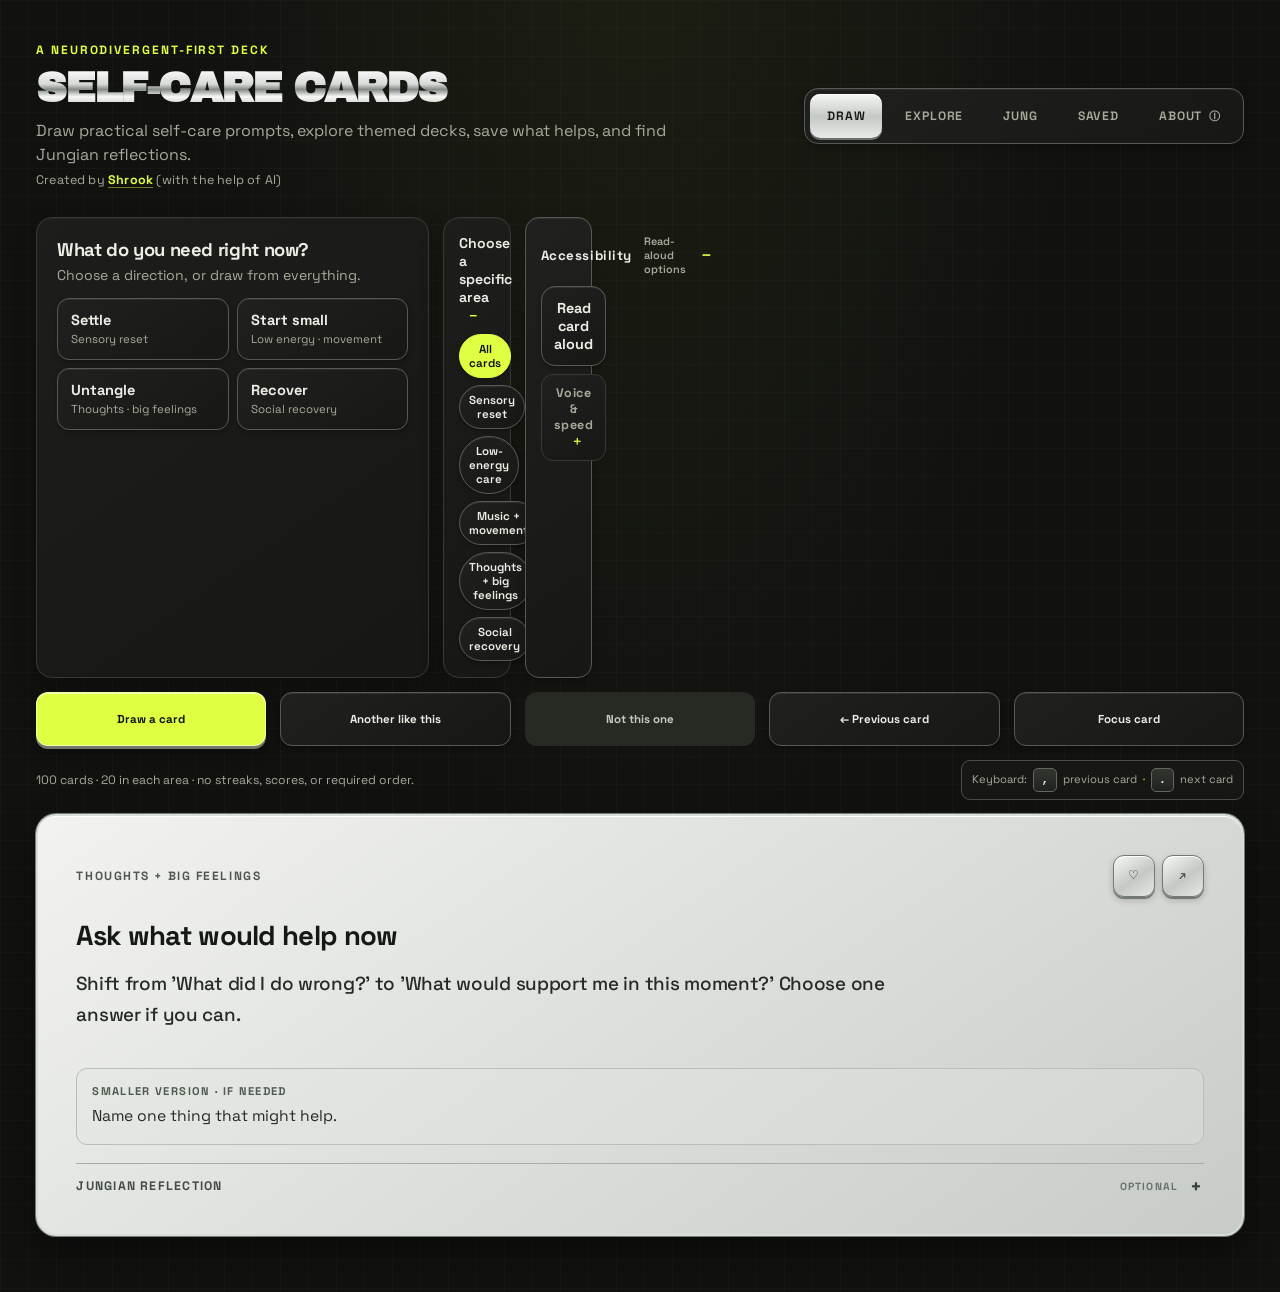
==== self-care/index.html @ c9a48232 "Improve self-care cards desktop and collection UX" ====
<!doctype html>
<html lang="en">
<head>
  <meta charset="utf-8">
  <meta name="viewport" content="width=device-width, initial-scale=1, maximum-scale=1, user-scalable=no, viewport-fit=cover">
  <meta name="theme-color" content="#111210">
  <meta name="apple-mobile-web-app-capable" content="yes">
  <meta name="apple-mobile-web-app-title" content="Care Cards">
  <meta name="apple-mobile-web-app-status-bar-style" content="default">
  <link rel="manifest" href="./manifest.webmanifest">
  <link rel="icon" href="./icon.svg" type="image/svg+xml">
  <link rel="preconnect" href="https://fonts.googleapis.com"><link rel="preconnect" href="https://fonts.gstatic.com" crossorigin><link href="https://fonts.googleapis.com/css2?family=Archivo+Black&family=Space+Grotesk:wght@400;500;600;700&display=swap" rel="stylesheet">
  <title>Self-Care Cards</title>
  <style>
    :root{color-scheme:light;--ink:#26352f;--muted:#586761;--sage:#526b61;--sage-dark:#3e584d;--mist:#e8eee9;--paper:#f6f6f0;--white:#fffefa;--line:#d6ded8;--radius:24px;font-family:-apple-system,BlinkMacSystemFont,"Avenir Next",Avenir,Arial,sans-serif}
    *{box-sizing:border-box}body{margin:0;background:var(--paper);color:var(--ink);min-height:100svh}button{font:inherit;color:inherit}button:focus-visible{outline:3px solid #bd7b56;outline-offset:3px}.shell{max-width:620px;margin:0 auto;padding:calc(env(safe-area-inset-top) + 22px) 20px calc(env(safe-area-inset-bottom) + 28px)}
    header{display:flex;align-items:flex-start;justify-content:space-between;gap:14px;margin-bottom:22px}.eyebrow{font-size:.75rem;letter-spacing:.12em;text-transform:uppercase;color:var(--sage);font-weight:750}.brand{font-size:1.55rem;line-height:1.15;margin:.35rem 0 0;font-weight:720;letter-spacing:-.035em}.tagline{margin:.45rem 0 0;color:var(--muted);font-size:.96rem;line-height:1.45}.icon-btn{border:1px solid var(--line);background:var(--white);border-radius:14px;width:46px;height:46px;font-size:1.2rem;flex:none}
    .tabs{display:flex;gap:8px;border-bottom:1px solid var(--line);margin-bottom:18px}.tab{border:0;background:transparent;color:var(--muted);padding:12px 10px;font-weight:650;border-bottom:3px solid transparent}.tab[aria-selected=true]{color:var(--sage-dark);border-color:var(--sage)}
    .filters{display:flex;gap:8px;overflow-x:auto;padding:2px 1px 10px;margin:0 -1px 12px;scrollbar-width:thin}.chip{white-space:nowrap;border:1px solid var(--line);background:var(--white);border-radius:99px;padding:9px 13px;font-size:.82rem;font-weight:620}.chip[aria-pressed=true]{background:var(--sage);color:white;border-color:var(--sage)}
    .draw-row{display:flex;gap:10px;margin-bottom:16px}.primary,.secondary{border:0;border-radius:16px;padding:14px 18px;font-weight:730;min-height:52px}.primary{background:var(--sage);color:white;flex:1;box-shadow:0 4px 10px #344d4020}.primary:active{background:var(--sage-dark)}.secondary{background:var(--mist);color:var(--sage-dark)}
    .card{background:var(--white);border:1px solid var(--line);border-radius:var(--radius);padding:22px 21px 20px;box-shadow:0 10px 28px #324b3e0c;min-height:390px;display:flex;flex-direction:column}.card-top{display:flex;align-items:center;justify-content:space-between;gap:8px}.category{font-size:.75rem;letter-spacing:.1em;text-transform:uppercase;color:var(--sage);font-weight:800}.number{font-size:.77rem;color:var(--muted);font-variant-numeric:tabular-nums}.prompt{font-size:1.28rem;line-height:1.52;letter-spacing:-.015em;margin:22px 0 22px;font-weight:520;white-space:pre-line}.reflection{border-top:1px solid var(--line);padding-top:15px;margin-top:auto}.label{font-size:.7rem;letter-spacing:.09em;text-transform:uppercase;color:var(--sage);font-weight:800}.reflection p{margin:7px 0 0;font-size:.98rem;line-height:1.5;font-style:italic;color:#49594f}.small{margin-top:16px;padding:15px;background:var(--mist);border-radius:16px}.small p{font-size:.94rem;line-height:1.5;margin:7px 0 0}
    .actions{display:grid;grid-template-columns:1fr 1fr;gap:10px;margin-top:13px}.action{border:1px solid var(--line);background:var(--white);border-radius:14px;padding:12px 9px;min-height:46px;font-size:.9rem;font-weight:680}.saved{color:#8e573d}.helper{color:var(--muted);font-size:.84rem;line-height:1.5;text-align:center;margin:14px 10px 0}.view[hidden]{display:none!important}
    .empty,.info{background:var(--white);border:1px solid var(--line);border-radius:var(--radius);padding:24px;line-height:1.6}.empty h2,.info h2{margin-top:0}.list{display:grid;gap:10px}.saved-card{border:1px solid var(--line);background:var(--white);border-radius:16px;padding:16px;text-align:left}.saved-card small{display:block;color:var(--sage);font-weight:750;margin-bottom:5px}.saved-card span{line-height:1.45}.install-steps{padding-left:20px}.toast{position:fixed;bottom:calc(env(safe-area-inset-bottom) + 20px);left:50%;transform:translateX(-50%);background:#293c33;color:#fff;padding:12px 16px;border-radius:99px;box-shadow:0 8px 24px #0002;z-index:10;font-size:.9rem;max-width:90vw;text-align:center}.toast[hidden]{display:none}
    .deck-list{display:grid;gap:9px;margin:14px 0}.deck-option{border:1px solid var(--line);background:var(--white);border-radius:16px;padding:14px;text-align:left;display:flex;justify-content:space-between;gap:10px;align-items:center}.deck-option[aria-pressed=true]{border-color:var(--sage);box-shadow:0 0 0 2px #526b6122}.deck-option strong{display:block}.deck-option small{color:var(--muted);line-height:1.35}.source-info{color:var(--muted);font-size:.86rem;line-height:1.5;margin:8px 0}.source-card{margin-top:14px}.source-credit{margin-top:16px;padding-top:12px;border-top:1px solid var(--line);font-size:.82rem;line-height:1.5;color:var(--muted)}.source-credit a{color:var(--sage-dark)}
    @media(min-width:560px){.shell{padding-top:38px}.card{padding:28px;min-height:430px}.prompt{font-size:1.4rem}}@media(prefers-reduced-motion:reduce){*{scroll-behavior:auto!important;transition:none!important;animation:none!important}}
  :root{color-scheme:dark;--ink:#eceee5;--muted:#a7aa9b;--sage:#dfff43;--sage-dark:#c4e52d;--mist:#20211e;--paper:#111210;--white:#191a17;--line:#373932;--radius:20px;font-family:"Space Grotesk",-apple-system,BlinkMacSystemFont,"Avenir Next",Arial,sans-serif}
  body{background-color:var(--paper);background-image:linear-gradient(#ffffff05 1px,transparent 1px),linear-gradient(90deg,#ffffff05 1px,transparent 1px),radial-gradient(ellipse at 50% -20%,#dfff4310,transparent 52%);background-size:28px 28px,28px 28px,auto;color:var(--ink)}.shell{max-width:720px}.eyebrow,.category,.label{color:var(--sage);letter-spacing:.16em}.brand{font-family:"Archivo Black","Arial Black",sans-serif;text-transform:uppercase;letter-spacing:-.045em;font-size:clamp(1.6rem,7vw,2.15rem);text-shadow:0 0 24px #dfff431a}.tagline{max-width:48ch}.icon-btn,.action,.deck-option,.chip{background:linear-gradient(145deg,#20211e,#171815);border-color:var(--line);color:var(--ink)}.tabs{border-color:var(--line);gap:3px}.tab{font-size:.72rem;letter-spacing:.055em;text-transform:uppercase;padding:12px 7px}.tab[aria-selected=true]{color:var(--sage);border-color:var(--sage);text-shadow:0 0 12px #dfff4355}.primary{background:var(--sage);color:#11120e;box-shadow:0 0 22px #dfff4323,0 4px 12px #0005}.primary:active{background:var(--sage-dark)}.secondary{background:#272923;color:#c5c9c6}.chip[aria-pressed=true]{background:var(--sage);color:#11120e;border-color:var(--sage)}.card,.info,.empty,.saved-card{background:linear-gradient(155deg,#1d1e1b,#171815);border-color:#3a3c35;box-shadow:0 16px 40px #0005}.card{position:relative;overflow:hidden}.card:before{content:"";position:absolute;inset:0 0 auto;height:3px;background:linear-gradient(90deg,transparent,var(--sage),#c5c9c6,transparent);opacity:.8}.prompt{color:#f0f0e9}.reflection{border-color:var(--line)}.reflection p{color:#c1c3b8}.small{background:#23251f}.small p{color:#eceee5}.action:hover,.deck-option:hover,.icon-btn:hover{border-color:var(--sage)}.deck-option[aria-pressed=true]{border-color:var(--sage);box-shadow:0 0 0 1px var(--sage),0 0 22px #dfff4318}.source-credit{border-color:var(--line)}.source-credit a,.source-info a{color:var(--sage)}.saved{color:var(--sage)}.toast{background:var(--sage);color:#11120e}button:focus-visible{outline-color:var(--sage)}.quote-panel{min-height:360px;display:flex;flex-direction:column;justify-content:space-between;overflow:hidden;position:relative}.quote-kicker{font-size:.72rem;letter-spacing:.18em;text-transform:uppercase;color:var(--sage);font-weight:800}.quote-mark{font-family:Georgia,serif;font-size:5rem;line-height:.7;color:var(--sage);opacity:.78;margin:26px 0 14px}.quote-text{font-size:clamp(1.35rem,5.6vw,2.05rem);line-height:1.35;letter-spacing:-.025em;margin:0 0 22px;max-width:32ch}.quote-source{color:var(--muted);font-size:.82rem;line-height:1.5;margin:0 0 22px}.quote-source a{color:var(--sage)}.quote-actions{display:flex;gap:10px;align-items:center;flex-wrap:wrap}.quote-note{color:var(--muted);font-size:.8rem;line-height:1.5;margin:16px 0 0}.card-title{font-size:clamp(1.25rem,4vw,1.65rem);line-height:1.25;letter-spacing:-.025em;margin:22px 0 8px;color:#dfff43}.source-card .card-title{font-size:1.2rem;margin-top:18px}.prompt{font-size:1.12rem;line-height:1.55;margin:8px 0 22px;white-space:normal}.saved-card span{white-space:pre-line}.quote-kind{display:inline-block;color:var(--sage);font-size:.72rem;letter-spacing:.14em;text-transform:uppercase;font-weight:800}.deck-detail .back-decks{width:auto;min-height:42px;padding:9px 13px;margin:0 0 16px;flex:none;border-radius:12px;font-size:.78rem;font-weight:750;letter-spacing:.04em}.deck-detail .eyebrow{margin:0 0 8px}.deck-detail>h2{font-size:1.65rem;line-height:1.2;margin:0 0 10px}.deck-detail>p{color:var(--muted);line-height:1.55}.deck-detail>#drawSourceBtn{width:100%;margin-top:10px}.deck-option>span:last-child{color:var(--sage);font-size:.7rem;letter-spacing:.08em;white-space:nowrap}.deck-option{min-height:74px}.deck-option strong{font-size:.99rem;margin-bottom:3px}@media(max-width:380px){.tabs{gap:0}.tab{font-size:.66rem;padding-inline:5px}}@media(prefers-reduced-motion:no-preference){.primary,.action,.deck-option,.tab{transition:background-color .18s ease,border-color .18s ease,box-shadow .18s ease,color .18s ease}}
  @media(max-width:430px){html,body{width:100%;overflow-x:hidden}.shell{width:100%;padding-left:clamp(14px,4.2vw,18px);padding-right:clamp(14px,4.2vw,18px);padding-top:calc(env(safe-area-inset-top) + 14px);padding-bottom:calc(env(safe-area-inset-bottom) + 20px)}header{gap:9px;margin-bottom:16px}.brand{font-size:clamp(1.45rem,6.5vw,1.85rem)}.tagline{font-size:.9rem;line-height:1.4}.icon-btn{width:42px;height:42px}.tabs{display:grid;grid-template-columns:repeat(5,minmax(0,1fr));gap:0;margin-bottom:14px}.tab{min-width:0;padding:11px 2px;font-size:clamp(.6rem,2.4vw,.7rem);letter-spacing:.025em;white-space:nowrap}.card{min-width:0;max-width:100%;min-height:clamp(330px,44svh,380px);padding:clamp(17px,4.5vw,21px);overflow-wrap:anywhere}.card-title{font-size:clamp(1.2rem,5vw,1.45rem)}.prompt{font-size:clamp(1rem,4.2vw,1.12rem);line-height:1.48;overflow-wrap:anywhere}.reflection p,.small p,.saved-card span{overflow-wrap:anywhere}.empty,.info{padding:clamp(18px,5vw,24px)}}
  @media(max-width:360px){.tab{font-size:.58rem;letter-spacing:0}.draw-row{gap:7px}.primary,.secondary{padding-inline:12px}.card{padding:16px}}
  /* Option C: restrained chrome frame, calm cue-card surface */
  .brand{background:linear-gradient(180deg,#fff 8%,#d7dad7 42%,#858b88 53%,#f7f8f5 68%,#aab0ac 100%);-webkit-background-clip:text;background-clip:text;color:transparent;-webkit-text-fill-color:transparent;text-shadow:none}
  .icon-btn,.action,.deck-option,.chip{border-color:#555a55;box-shadow:inset 0 1px #ffffff15,0 2px 5px #0004}
  .primary{border:1px solid #fff8;border-radius:11px;box-shadow:inset 0 1px #ffffff9c,0 3px 0 #72786b,0 7px 16px #0005}
  .card{min-height:0!important;background:linear-gradient(145deg,#f2f3ef,#d6d9d5 65%,#c8ccc8);border:2px solid #d9ddda;color:#171b18;border-radius:16px;box-shadow:inset 0 1px #fff,0 0 0 1px #747a76,0 14px 34px #0007}
  .card:before{height:1px;background:linear-gradient(90deg,transparent,#fff,transparent);opacity:.9}
  .card-top,.card-title,.prompt,.reflection,.small{position:relative}
  .category{color:#505851!important;letter-spacing:.13em}
  .number{color:#656c66}
  .card-title{color:#151916!important;text-shadow:none;font-weight:700}
  .prompt{color:#242a25!important;font-weight:500}
  .reflection{border-color:#a6ada7!important;margin-top:24px!important}
  .label{color:#505a52!important;letter-spacing:.12em}
  .reflection p{color:#505751!important}
  .small{background:linear-gradient(145deg,#e5e8e3,#d3d7d2);border:1px solid #b8beb8;border-radius:11px}
  .small p{color:#252b26!important}
  .source-credit{border-color:#aeb4ae;color:#4f5751}
  .source-credit a{color:#34443a}
  @media(max-width:430px){.card{min-height:0!important;padding:clamp(17px,4.5vw,21px)}}
  /* Mobile navigation and low-friction card/library flow */
  .search-field{display:grid;gap:7px;margin:16px 0 12px;color:var(--muted);font-size:.82rem;font-weight:650}
  .search-field input{width:100%;min-height:46px;border:1px solid var(--line);border-radius:11px;padding:10px 13px;background:#171815;color:var(--ink);font:inherit}
  .search-field input::placeholder{color:#92968c}
  .empty-search{color:var(--muted);font-size:.9rem;padding:12px 2px}
  .reflection{margin-top:18px!important;border-top:1px solid #a6ada7!important;padding-top:13px}
  .reflection summary{cursor:pointer;list-style:none;display:flex;justify-content:space-between;gap:12px;align-items:center;font-size:.77rem;letter-spacing:.1em;text-transform:uppercase;font-weight:800;color:#424b44}
  .reflection summary::-webkit-details-marker{display:none}
  .reflection summary:after{content:"+";font-size:1.2rem;line-height:1;color:#38413a}
  .reflection[open] summary:after{content:"−"}
  .reflection summary span{margin-left:auto;font-size:.65rem;color:#68716a}
  .reflection p{margin:10px 0 0;color:#4e564f!important;line-height:1.55}
  .saved-entry{display:grid;grid-template-columns:minmax(0,1fr) auto;gap:8px;align-items:stretch}
  .saved-entry .saved-card{width:100%}
  .saved-remove{align-self:center;min-height:42px;border:1px solid var(--line);border-radius:10px;background:transparent;color:var(--muted);padding:8px 11px;font:inherit;font-size:.8rem}
  .saved-remove:hover{border-color:var(--sage);color:var(--sage)}
  @media(max-width:600px){
    .tabs{grid-template-columns:repeat(4,minmax(0,1fr))}
    .shell{padding-bottom:calc(env(safe-area-inset-bottom) + 92px)}
    .tabs{position:fixed;z-index:20;left:0;right:0;bottom:0;margin:0;padding:7px 8px calc(env(safe-area-inset-bottom) + 7px);background:#111210ed;border-top:1px solid #666b66;backdrop-filter:blur(14px);-webkit-backdrop-filter:blur(14px);box-shadow:0 -8px 24px #0005}
    .tab{min-height:48px;display:flex;align-items:center;justify-content:center}
    .tab[data-view="about"]{display:none}
    .card{min-height:0!important}
    .reflection{margin-top:16px!important}
  }
  /* Quick needs, card controls, focus mode and connection feedback */
  .connection-status{display:inline-flex;align-items:center;gap:7px;margin:9px 0 0;color:var(--muted);font-size:.68rem;letter-spacing:.08em;text-transform:uppercase}
  .connection-status:before{content:"";width:7px;height:7px;border-radius:50%;background:#8e958c}
  .connection-status[data-state="ready"]:before{background:var(--sage);box-shadow:0 0 8px #dfff4355}
  .connection-status[data-state="offline"]:before{background:#d39468}
  .need-picker{margin:8px 0 14px}
  .need-picker h2{font-size:1.18rem;letter-spacing:-.02em;margin:0 0 4px}
  .need-picker>p{color:var(--muted);font-size:.88rem;line-height:1.45;margin:0 0 12px}
  .need-options{display:grid;grid-template-columns:repeat(2,minmax(0,1fr));gap:8px}
  .need-option{min-height:64px;padding:11px 13px;text-align:left;border:1px solid #555a55;border-radius:12px;background:linear-gradient(145deg,#20211e,#171815);color:var(--ink);box-shadow:inset 0 1px #ffffff12,0 2px 5px #0004}
  .need-option strong,.need-option small{display:block}
  .need-option strong{font-size:.91rem}
  .need-option small{margin-top:3px;color:var(--muted);font-size:.72rem;line-height:1.3}
  .need-option[aria-pressed="true"]{border-color:var(--sage);box-shadow:inset 0 0 0 1px var(--sage),0 0 16px #dfff4316}
  .area-picker{margin:10px 0 14px}
  .area-picker summary{cursor:pointer;color:var(--muted);font-size:.8rem;font-weight:650;list-style:none}
  .area-picker summary::-webkit-details-marker{display:none}
  .area-picker summary:after{content:"＋";margin-left:7px;color:var(--sage)}
  .area-picker[open] summary:after{content:"－"}
  .area-picker .filters{margin-top:9px}
  .card-tools{display:grid;grid-template-columns:1fr 1fr;gap:9px;margin-top:11px}
  .pass-btn{white-space:nowrap}
  .focus-exit{display:none}
  body.focus-mode header,body.focus-mode .tabs,body.focus-mode .need-picker,body.focus-mode .area-picker,body.focus-mode .helper{display:none!important}
  body.focus-mode .shell{max-width:760px;padding-top:calc(env(safe-area-inset-top) + 18px)}
  body.focus-mode #drawView{padding-top:8px}
  body.focus-mode .focus-exit{display:block}
  @media(max-width:600px){.need-picker h2{font-size:1.08rem}.need-option{min-height:60px;padding:10px 11px}.connection-status{font-size:.62rem}.card-tools{grid-template-columns:1fr 1fr}}
  @media(prefers-reduced-motion:reduce){.need-option,.card-tools,.connection-status{transition:none!important}}
  /* Reading-size preference and card history */
  :root{--reading-scale:1}
  .card-title{font-size:calc(clamp(1.25rem,4vw,1.65rem)*var(--reading-scale))}.source-card .card-title{font-size:calc(1.2rem*var(--reading-scale))}
  .prompt{font-size:calc(clamp(1rem,4.2vw,1.12rem)*var(--reading-scale))}
  .reflection p,.small p{font-size:calc(.94rem*var(--reading-scale))}
  .history-row{margin-top:10px}
  .history-row .action{width:100%;min-height:42px}
  .history-row .action:disabled{opacity:.45;cursor:not-allowed}
  .reading-controls{margin:22px 0;padding:16px;border:1px solid var(--line);border-radius:12px;background:#171815}
  .reading-controls h3{margin:0 0 10px}
  .reading-controls>p{margin:9px 0 0;color:var(--muted);font-size:.82rem}
  .reading-size-actions{display:flex;align-items:center;gap:8px}
  .reading-size-actions .action{min-width:48px;min-height:44px;padding:8px 12px}
  .reading-size-actions output{min-width:48px;text-align:center;color:var(--ink);font-variant-numeric:tabular-nums}
  @media(max-width:380px){.reading-size-actions{gap:6px}.reading-size-actions .action{min-width:43px;padding-inline:9px}}
  
  /* Laptop and desktop layout: roomy two-column card workspace */
  @media(min-width:820px){
    .shell{width:min(100% - 56px,1240px);max-width:1240px;padding:42px 0 56px}
    header{align-items:center;gap:28px;margin-bottom:28px}
    header>div{max-width:78ch}
    .brand{font-size:clamp(2rem,3.3vw,3.1rem)}
    .tagline{font-size:1rem;max-width:65ch}
    .tabs{display:flex;position:static;width:max-content;max-width:100%;gap:6px;margin:0 0 26px;padding:5px;border:1px solid #555a55;border-radius:14px;background:linear-gradient(145deg,#20211e,#171815);box-shadow:inset 0 1px #ffffff12,0 3px 10px #0004}
    .tab{min-height:44px;padding:11px 17px;border:0;border-radius:10px;font-size:.76rem;letter-spacing:.07em}
    .tab[aria-selected=true]{color:#151814;border:0;background:linear-gradient(180deg,#f6f7f3,#c4c9c4 52%,#e8eae6);box-shadow:inset 0 1px #fff,0 2px 0 #6b706c;text-shadow:none}
    #drawView .draw-layout{display:grid;grid-template-columns:minmax(245px,.78fr) minmax(0,1.55fr);gap:clamp(22px,3vw,40px);align-items:start}
    .draw-controls{position:sticky;top:22px;align-self:start;min-width:0}
    .need-picker{margin:0 0 12px;padding:20px;border:1px solid var(--line);border-radius:16px;background:linear-gradient(145deg,#1d1e1b,#171815);box-shadow:inset 0 1px #ffffff0a,0 10px 24px #0003}
    .need-picker h2{font-size:1.15rem}
    .need-options{grid-template-columns:1fr;gap:8px}
    .need-option{min-height:62px;padding:11px 13px}
    .area-picker{margin:12px 0}
    .area-picker .filters{flex-wrap:wrap;overflow:visible;padding:8px 0 2px}
    .area-picker .chip{padding:8px 11px}
    .draw-row{display:grid;grid-template-columns:1fr;gap:9px;margin:14px 0 0}
    .draw-row .primary,.draw-row .secondary{width:100%;min-height:52px}
    .helper{text-align:left;margin:15px 3px 0}
    .draw-stage{min-width:0}
    .draw-stage .card{padding:clamp(28px,3.8vw,50px);border-radius:20px}
    .draw-stage .card-title{font-size:calc(clamp(1.55rem,2.15vw,2.25rem)*var(--reading-scale))}
    .draw-stage .prompt{font-size:calc(clamp(1.18rem,1.45vw,1.52rem)*var(--reading-scale));line-height:1.62;max-width:72ch}
    .draw-stage .reflection p,.draw-stage .small p{font-size:calc(clamp(.98rem,1.08vw,1.12rem)*var(--reading-scale))}
    .history-row{margin-top:12px}
    .card-tools,.actions{gap:12px;margin-top:12px}
    .draw-stage .action{min-height:50px;font-size:.95rem}
    #exploreView .info{padding:clamp(24px,3.5vw,42px)}
    #exploreView .deck-list{grid-template-columns:repeat(2,minmax(0,1fr));gap:12px}
    #exploreView .deck-option{height:100%;min-height:96px;padding:17px}
    #exploreView .deck-detail{max-width:1040px;margin:0 auto}
    #exploreView .source-card{margin-top:22px}
    #jungView{max-width:1040px;margin:0 auto}
    #jungView .quote-panel{min-height:470px;padding:clamp(34px,5vw,64px)}
    #jungView .quote-text{font-size:clamp(1.8rem,2.8vw,3rem);max-width:27ch}
    #savedView .list{grid-template-columns:repeat(2,minmax(0,1fr));gap:12px}
    #aboutView{max-width:900px;margin:0 auto}
    #aboutView .info{padding:clamp(28px,4vw,48px)}
    body.focus-mode .draw-controls{display:none!important}
    body.focus-mode .draw-layout{display:block!important}
    body.focus-mode .draw-stage{max-width:900px;margin:0 auto}
  }
  @media(min-width:1120px){
    #drawView .draw-layout{grid-template-columns:minmax(290px,.72fr) minmax(0,1.7fr);gap:42px}
    .need-options{grid-template-columns:repeat(2,minmax(0,1fr))}
    #exploreView .deck-list{grid-template-columns:repeat(3,minmax(0,1fr))}
    #jungView .quote-panel{min-height:520px}
    #jungView .quote-text{font-size:clamp(2rem,2.7vw,3.35rem)}
  }
  @media(min-width:820px) and (max-width:960px){
    .shell{width:min(100% - 40px,1240px)}
    #drawView .draw-layout{grid-template-columns:minmax(225px,.75fr) minmax(0,1.3fr);gap:20px}
    .need-picker{padding:16px}
    #exploreView .deck-list,#savedView .list{grid-template-columns:1fr}
  }


  /* Optional speech, private saved-card notes and laptop keyboard help */
  .read-aloud-row{margin-top:10px}
  .read-aloud-row .action{width:100%;min-height:46px;text-align:left}
  .read-aloud-row .action[aria-pressed="true"]{border-color:var(--sage);color:var(--sage)}
  .saved-note{grid-column:1/-1;align-self:start;padding:12px 14px;border:1px solid var(--line);border-radius:12px;background:linear-gradient(145deg,#20211e,#171815)}
  .saved-note summary{cursor:pointer;color:var(--sage);font-size:.82rem;font-weight:700;list-style:none}
  .saved-note summary::-webkit-details-marker{display:none}
  .saved-note summary:after{content:"＋";float:right}
  .saved-note[open] summary:after{content:"－"}
  .saved-note textarea{display:block;width:100%;min-height:88px;margin-top:11px;padding:10px 12px;resize:vertical;border:1px solid var(--line);border-radius:10px;background:#111210;color:var(--ink);font:inherit;font-size:.88rem;line-height:1.5}
  .saved-note textarea:focus-visible{outline:2px solid var(--sage);outline-offset:2px}
  .saved-note small{display:block;margin-top:7px;color:var(--muted);font-size:.72rem;line-height:1.4}
  .keyboard-help{margin:20px 0;padding:16px;border:1px solid var(--line);border-radius:12px;background:#171815}
  .keyboard-help h3{margin:0 0 8px}
  .keyboard-help p{margin:0;color:var(--muted);font-size:.88rem;line-height:1.6}
  kbd{display:inline-block;padding:2px 7px;border:1px solid #62675f;border-radius:5px;background:linear-gradient(180deg,#333630,#20221f);color:var(--ink);font:600 .76rem/1.5 ui-monospace,SFMono-Regular,Menlo,monospace}
  .connection-status[data-state="loading"]:before{background:#a7aa9b}
  @media(min-width:820px){.read-aloud-row .action{min-height:50px}.saved-note{padding:14px 16px}}


  /* Fine-tuned laptop workspace and centered card actions */
  .read-aloud-row{display:flex;justify-content:center}
  .read-aloud-row .action{width:min(100%,360px);text-align:center}
  .keyboard-hint{display:flex;align-items:center;justify-content:center;gap:8px;margin:9px 4px 2px;color:var(--muted);font-size:.76rem;line-height:1.4}
  .keyboard-hint span{color:var(--sage)}
  .voice-settings{max-width:520px;margin:10px auto 0;padding:11px 14px;border:1px solid var(--line);border-radius:12px;background:linear-gradient(145deg,#20211e,#171815)}
  .voice-settings summary{cursor:pointer;text-align:center;color:var(--muted);font-size:.78rem;font-weight:700;letter-spacing:.04em;list-style:none}
  .voice-settings summary::-webkit-details-marker{display:none}
  .voice-settings summary:after{content:"＋";margin-left:8px;color:var(--sage)}
  .voice-settings[open] summary:after{content:"－"}
  .voice-controls{display:grid;grid-template-columns:minmax(0,1fr) minmax(0,1fr);gap:12px;margin-top:12px}
  .voice-controls label{display:grid;gap:7px;color:var(--muted);font-size:.76rem;font-weight:650}
  .voice-controls select{width:100%;min-height:42px;border:1px solid var(--line);border-radius:9px;padding:8px 10px;background:#111210;color:var(--ink);font:inherit;font-size:.8rem}
  .voice-controls input[type=range]{width:100%;accent-color:var(--sage)}
  .speech-rate-value{float:right;color:var(--ink);font-variant-numeric:tabular-nums}
  .install-note{color:var(--muted);font-size:.88rem;line-height:1.5}
  .install-guide{display:grid;gap:9px;margin:12px 0 18px}
  .install-instructions{padding:12px 14px;border:1px solid var(--line);border-radius:11px;background:linear-gradient(145deg,#20211e,#171815)}
  .install-instructions summary{cursor:pointer;color:var(--ink);font-weight:700;list-style:none}
  .install-instructions summary::-webkit-details-marker{display:none}
  .install-instructions summary:after{content:"＋";float:right;color:var(--sage)}
  .install-instructions[open] summary:after{content:"－"}
  .install-instructions .install-steps{margin:10px 0 8px}
  .install-instructions a{display:inline-block;color:var(--sage);font-size:.8rem}
  .saved-card small{white-space:normal}
  @media(min-width:820px){
    .shell{width:calc(100% - 72px);max-width:1440px;padding:42px 0 56px}
    #drawView .draw-layout{grid-template-columns:minmax(300px,.92fr) minmax(0,1.55fr);gap:clamp(24px,3vw,44px)}
    .draw-controls{max-width:510px}
    .draw-stage{max-width:1040px;width:100%;justify-self:center}
    .draw-stage .card{padding:clamp(30px,3vw,46px)}
    .draw-stage .read-aloud-row .action{width:min(100%,340px)}
    .draw-stage .history-row{display:flex;justify-content:center}
    .draw-stage .history-row .action{width:min(100%,340px)}
    .draw-stage .card-tools,.draw-stage .actions{max-width:760px;margin-left:auto;margin-right:auto}
    .draw-stage .voice-settings{max-width:520px}
    .draw-stage .keyboard-hint{margin-top:9px}
    .install-guide{max-width:850px}
  }
  @media(max-width:600px){
    .keyboard-hint{font-size:.68rem;gap:6px}
    .voice-controls{grid-template-columns:1fr}
  }


  /* Creator credit, unified About entry, equal controls and focused desktop layout */
  .creator-credit{margin:6px 0 0;color:var(--muted);font-size:.78rem;line-height:1.4;letter-spacing:.015em}
  .creator-credit a{color:var(--sage);font-weight:700;text-decoration:underline;text-decoration-color:#dfff4370;text-underline-offset:3px}
  .creator-credit span{color:var(--muted)}
  .about-info-mark{display:inline-block;margin-left:3px;font-size:.92em;line-height:1}
  .draw-row{display:grid!important;grid-template-columns:repeat(3,minmax(0,1fr));gap:8px;margin:14px 0 12px}
  .draw-row>button{display:flex;align-items:center;justify-content:center;width:100%;min-width:0;min-height:54px;padding:9px 4px;border-radius:12px;white-space:nowrap;text-align:center;font-size:clamp(.68rem,2.9vw,.86rem);line-height:1.15}
  .draw-row #drawBtn,.draw-row #againBtn,.draw-row #focusBtn{flex:none}
  .draw-row #focusBtn{background:linear-gradient(145deg,#20211e,#171815);color:var(--ink)}
  @media(max-width:600px){
    .tabs{grid-template-columns:repeat(5,minmax(0,1fr))}
    .tabs .tab[data-view="about"]{display:flex!important}
    .tab .about-info-mark{margin-left:2px}
  }
  @media(min-width:820px){
    header{margin-bottom:18px}
    #drawView .draw-layout{
      display:grid;
      grid-template-columns:minmax(0,1.08fr) minmax(0,.92fr);
      grid-template-areas:"needs areas" "controls controls" "helper helper" "stage stage";
      gap:14px 18px;
      align-items:start
    }
    #drawView .draw-controls{display:contents;position:static;max-width:none}
    #drawView .need-picker{grid-area:needs;margin:0;padding:20px;align-self:stretch}
    #drawView .need-options{grid-template-columns:repeat(2,minmax(0,1fr))}
    #drawView .area-picker{
      grid-area:areas;align-self:stretch;min-width:0;margin:0;padding:18px 20px;
      border:1px solid var(--line);border-radius:16px;
      background:linear-gradient(145deg,#1d1e1b,#171815);
      box-shadow:inset 0 1px #ffffff0a,0 10px 24px #0003
    }
    #drawView .area-picker summary{font-size:.9rem;color:var(--ink)}
    #drawView .area-picker .filters{display:flex;flex-wrap:wrap;overflow:visible;padding:10px 0 0;margin:0;gap:8px}
    #drawView .area-picker .chip{padding:8px 11px}
    #drawView .draw-row{grid-area:controls;grid-template-columns:repeat(3,minmax(0,1fr));gap:10px;margin:0}
    #drawView .draw-row>button{min-height:56px;font-size:.93rem}
    #drawView .helper{grid-area:helper;text-align:center;margin:0 0 3px}
    #drawView .draw-stage{
      grid-area:stage;display:grid;grid-template-columns:repeat(5,minmax(0,1fr));
      gap:10px;max-width:none;width:100%;min-width:0
    }
    #drawView .draw-stage>.card{grid-column:1/-1;grid-row:1;padding:clamp(30px,3vw,46px)}
    #drawView .draw-stage .read-aloud-row,
    #drawView .draw-stage .history-row,
    #drawView .draw-stage .card-tools,
    #drawView .draw-stage .actions{display:contents}
    #drawView .draw-stage #readAloudBtn{grid-column:1;grid-row:2}
    #drawView .draw-stage #previousBtn{grid-column:2;grid-row:2}
    #drawView .draw-stage #similarBtn{grid-column:3;grid-row:2}
    #drawView .draw-stage #saveBtn{grid-column:4;grid-row:2}
    #drawView .draw-stage #shareBtn{grid-column:5;grid-row:2}
    #drawView .draw-stage>.action,
    #drawView .draw-stage #readAloudBtn,
    #drawView .draw-stage #previousBtn,
    #drawView .draw-stage #similarBtn,
    #drawView .draw-stage #saveBtn,
    #drawView .draw-stage #shareBtn{width:100%;min-width:0;min-height:54px;padding:9px 7px;text-align:center;font-size:clamp(.72rem,.85vw,.9rem)}
    #drawView .draw-stage .voice-settings{grid-column:1/-1;grid-row:3;max-width:none;width:100%;margin:0}
    #drawView .draw-stage .keyboard-hint{grid-column:1/-1;grid-row:4;margin:0}
    #drawView .draw-stage .card-tools,
    #drawView .draw-stage .actions{max-width:none;margin:0}
    body.focus-mode #drawView .draw-controls{display:contents!important;position:static!important}
    body.focus-mode #drawView .draw-layout{display:block!important}
    body.focus-mode #drawView .need-picker,
    body.focus-mode #drawView .area-picker,
    body.focus-mode #drawView .helper,
    body.focus-mode #drawView #drawBtn,
    body.focus-mode #drawView #againBtn{display:none!important}
    body.focus-mode #drawView .draw-row{display:flex!important;justify-content:flex-end;margin:0 0 10px}
    body.focus-mode #drawView #focusBtn{display:flex!important;width:auto;min-width:150px}
    body.focus-mode #drawView .draw-stage{display:block!important;max-width:1100px;margin:0 auto}
  }
  @media(max-width:819px){
    body.focus-mode #drawView .draw-row{display:flex!important;justify-content:flex-end;margin:0 0 10px}
    body.focus-mode #drawView #drawBtn,
    body.focus-mode #drawView #againBtn{display:none!important}
    body.focus-mode #drawView #focusBtn{display:flex!important;width:auto;min-width:145px}
  }


  /* Card-header shortcuts, accessibility sections and responsive draw controls */
  .card-top{gap:12px}
  .card-quick-actions{display:flex;align-items:center;gap:7px;flex:none}
  .icon-action{display:grid;place-items:center;width:42px;height:42px;padding:0;border:1px solid #727872;border-radius:11px;background:linear-gradient(145deg,#f7f8f5,#c4c9c4 55%,#e6e9e5);color:#202520;box-shadow:inset 0 1px #fff,0 2px 0 #727872,0 3px 7px #0003;font-size:1.35rem;line-height:1}
  .icon-action.saved{color:#627a1f;border-color:#879e37}
  .icon-action:hover{filter:brightness(1.04);transform:translateY(-1px)}
  .icon-action:focus-visible{outline:3px solid var(--sage);outline-offset:3px}
  .selection-panels{min-width:0}
  .accessibility-panel{min-width:0;margin:10px 0;padding:13px 15px;border:1px solid #555a55;border-radius:14px;background:linear-gradient(145deg,#20211e,#171815);box-shadow:inset 0 1px #ffffff12,0 3px 8px #0004}
  .accessibility-panel>summary{cursor:pointer;display:flex;align-items:center;justify-content:space-between;gap:12px;color:var(--ink);font-size:.83rem;font-weight:750;letter-spacing:.04em;list-style:none}
  .accessibility-panel>summary::-webkit-details-marker{display:none}
  .accessibility-panel>summary:after{content:"＋";color:var(--sage);font-size:1rem}
  .accessibility-panel[open]>summary:after{content:"－"}
  .accessibility-panel>summary span{margin-left:auto;color:var(--muted);font-size:.68rem;font-weight:600;letter-spacing:0}
  .accessibility-content{display:grid;gap:8px;margin-top:10px}
  .accessibility-content .read-aloud-row{display:flex;justify-content:stretch;margin:0}
  .accessibility-content .read-aloud-row .action{width:100%;max-width:none;min-height:44px;text-align:center}
  .accessibility-content .voice-settings{width:100%;max-width:none;margin:0;padding:10px 12px}
  .accessibility-content .voice-controls{gap:8px}
  .source-accessibility{margin:12px 0}
  .helper-row{min-width:0}
  @media(max-width:819px){
    #drawView .draw-layout{
      display:grid!important;grid-template-columns:repeat(6,minmax(0,1fr));
      grid-template-areas:"needs needs needs needs needs needs" "panels panels panels panels panels panels" "draw draw skip skip focus focus" "helper helper helper helper helper helper" "card card card card card card" "similar similar similar previous previous previous";
      gap:10px;align-items:start
    }
    #drawView .draw-controls,#drawView .draw-stage,#drawView .draw-row{display:contents!important}
    #drawView .need-picker{grid-area:needs;min-width:0}
    #drawView .selection-panels{grid-area:panels;display:grid;gap:9px}
    #drawView .area-picker{margin:0}
    #drawView .accessibility-panel{margin:0}
    #drawView #drawBtn{grid-area:draw}
    #drawView #againBtn{grid-area:skip}
    #drawView #focusBtn{grid-area:focus}
    #drawView .helper-row{grid-area:helper;display:block}
    #drawView .helper-row .helper{margin:0;text-align:center}
    #drawView #card{grid-area:card;min-width:0}
    #drawView #similarBtn{grid-area:similar}
    #drawView #previousBtn{grid-area:previous}
    #drawView .draw-row>button{display:flex;align-items:center;justify-content:center;width:100%;min-width:0;min-height:52px;padding:8px 4px;white-space:nowrap;text-align:center;font-size:clamp(.66rem,2.8vw,.86rem)}
    #drawView #similarBtn,#drawView #previousBtn{min-height:46px;padding:8px 5px;font-size:.76rem}
    #drawView .keyboard-hint,#aboutView .keyboard-help{display:none!important}
    .accessibility-content .voice-controls{grid-template-columns:1fr}
    body.focus-mode #drawView .draw-layout{display:block!important}
    body.focus-mode #drawView .draw-controls,
    body.focus-mode #drawView .draw-stage,
    body.focus-mode #drawView .draw-row{display:contents!important}
    body.focus-mode #drawView .need-picker,
    body.focus-mode #drawView .selection-panels,
    body.focus-mode #drawView .helper-row,
    body.focus-mode #drawView #drawBtn,
    body.focus-mode #drawView #againBtn,
    body.focus-mode #drawView #similarBtn,
    body.focus-mode #drawView #previousBtn{display:none!important}
    body.focus-mode #drawView #focusBtn{display:flex!important;width:auto;min-width:145px;margin:0 0 10px auto}
    body.focus-mode #drawView #card{display:flex!important;width:100%;max-width:760px;margin:0 auto}
  }
  @media(min-width:820px){
    #drawView .draw-layout{
      display:grid!important;grid-template-columns:repeat(5,minmax(0,1fr));
      grid-template-areas:"needs needs panels panels panels" "draw similar skip previous focus" "helper helper helper helper helper" "card card card card card";
      gap:14px;align-items:start
    }
    #drawView .draw-controls,#drawView .draw-stage,#drawView .draw-row{display:contents!important}
    #drawView .need-picker{grid-area:needs;min-width:0;margin:0;align-self:stretch}
    #drawView .selection-panels{grid-area:panels;display:grid;gap:12px;align-self:stretch}
    #drawView .area-picker{min-width:0;margin:0;padding:16px 18px;border:1px solid var(--line);border-radius:16px;background:linear-gradient(145deg,#1d1e1b,#171815);box-shadow:inset 0 1px #ffffff0a,0 10px 24px #0003}
    #drawView .area-picker summary{color:var(--ink);font-size:.88rem}
    #drawView .area-picker .filters{display:flex;flex-wrap:wrap;overflow:visible;gap:7px;margin:0;padding:9px 0 0}
    #drawView .area-picker .chip{padding:7px 10px;font-size:.77rem}
    #drawView .accessibility-panel{margin:0;padding:13px 15px;align-self:stretch}
    #drawView #drawBtn{grid-area:draw}
    #drawView #similarBtn{grid-area:similar}
    #drawView #againBtn{grid-area:skip}
    #drawView #previousBtn{grid-area:previous}
    #drawView #focusBtn{grid-area:focus}
    #drawView .draw-row>button{display:flex;align-items:center;justify-content:center;width:100%;min-width:0;min-height:54px;padding:9px 6px;white-space:nowrap;text-align:center;font-size:clamp(.72rem,.9vw,.9rem)}
    #drawView .helper-row{grid-area:helper;display:flex;align-items:center;justify-content:space-between;gap:14px;min-width:0}
    #drawView .helper-row .helper{flex:1;margin:0;text-align:left;font-size:.76rem}
    #drawView .keyboard-hint{flex:none;display:flex;align-items:center;justify-content:center;gap:6px;margin:0;padding:7px 10px;border:1px solid #4b4f49;border-radius:9px;background:#171815;color:var(--muted);font-size:.7rem;white-space:nowrap}
    #drawView #card{grid-area:card;width:100%;min-width:0}
    body.focus-mode #drawView .draw-layout{display:block!important}
    body.focus-mode #drawView .draw-controls,
    body.focus-mode #drawView .draw-stage,
    body.focus-mode #drawView .draw-row{display:contents!important}
    body.focus-mode #drawView .need-picker,
    body.focus-mode #drawView .selection-panels,
    body.focus-mode #drawView .helper-row,
    body.focus-mode #drawView #drawBtn,
    body.focus-mode #drawView #againBtn,
    body.focus-mode #drawView #similarBtn,
    body.focus-mode #drawView #previousBtn{display:none!important}
    body.focus-mode #drawView #focusBtn{display:flex!important;width:auto;min-width:150px;margin:0 0 10px auto}
    body.focus-mode #drawView #card{display:flex!important;max-width:1100px;margin:0 auto}
  }
  @media(min-width:1120px){#drawView .need-options{grid-template-columns:repeat(2,minmax(0,1fr))}}


  @media(min-width:820px){
    #drawView .selection-panels{grid-template-columns:minmax(0,1fr);grid-template-areas:none;grid-auto-flow:row}
    #drawView .selection-panels>.area-picker,
    #drawView .selection-panels>.accessibility-panel{grid-area:auto!important;width:100%;min-width:0}
  }


  .card .card-quick-actions .icon-action{
    display:grid!important;place-items:center;
    flex:0 0 42px!important;width:42px!important;min-width:42px!important;max-width:42px!important;
    height:42px!important;min-height:42px!important;max-height:42px!important;padding:0!important;
    grid-column:auto!important;grid-row:auto!important
  }


  .connection-status[hidden]{display:none!important}
  .visually-hidden{position:absolute!important;width:1px;height:1px;padding:0;margin:-1px;overflow:hidden;clip:rect(0,0,0,0);white-space:nowrap;border:0}
  .explore-heading-row{display:flex;align-items:center;justify-content:space-between;gap:12px;margin:0 0 10px}
  .explore-heading-row h2{flex:1;min-width:0;margin:0;font-size:clamp(1.1rem,2vw,1.55rem);line-height:1.18}
  #exploreView .explore-search{display:flex;flex:0 0 clamp(140px,32%,290px);width:auto;min-width:0;margin:0}
  #exploreView .explore-search input{min-width:0;min-height:44px;padding:9px 11px;font-size:.84rem}
  .source-controls{display:grid;grid-template-columns:repeat(5,minmax(0,1fr));gap:10px;margin:16px 0 9px}
  .source-controls>button{display:flex;align-items:center;justify-content:center;width:100%;min-width:0;min-height:54px;padding:9px 6px;white-space:nowrap;text-align:center;font-size:clamp(.72rem,.9vw,.9rem)}
  .source-helper-row{display:flex;align-items:center;justify-content:space-between;gap:14px;margin:8px 0 12px}
  .source-helper-row .helper{flex:1;margin:0;text-align:left;font-size:.76rem}
  .source-card{margin-top:0!important;width:100%}
  .source-accessibility{margin:14px 0 0!important}
  .quote-panel.card{min-height:0!important;margin:0;padding:clamp(24px,4vw,52px);justify-content:flex-start;background:linear-gradient(145deg,#f2f3ef,#d6d9d5 65%,#c8ccc8);border:2px solid #d9ddda;color:#171b18;border-radius:16px;box-shadow:inset 0 1px #fff,0 0 0 1px #747a76,0 14px 34px #0007}
  .quote-panel.card:before{height:1px;background:linear-gradient(90deg,transparent,#fff,transparent)}
  .quote-panel .quote-kicker,.quote-panel .quote-kind,.quote-panel .quote-mark{color:#505851}
  .quote-panel .quote-kicker{font-size:.76rem;letter-spacing:.13em}
  .quote-panel .quote-kind{font-size:.68rem;letter-spacing:.12em}
  .quote-panel .quote-mark{margin:24px 0 10px;opacity:.7}
  .quote-panel .quote-text{max-width:34ch;color:#171b18;font-size:clamp(1.5rem,3vw,2.5rem);font-weight:600;line-height:1.38}
  .quote-panel .quote-source{color:#59615a}
  .quote-panel .quote-source a{color:#34443a}
  .quote-panel .quote-actions{margin:6px 0 0}
  .quote-panel .quote-note{margin:22px 0 0;padding-top:14px;border-top:1px solid #a6ada7;color:#59615a;font-size:.78rem;line-height:1.5}
  #jungView .quote-panel .primary{width:max-content;min-width:210px}
  @media(min-width:820px){
    header{display:flex;flex-flow:row nowrap;align-items:center;gap:clamp(16px,2vw,30px);margin-bottom:28px}
    header>div{flex:1 1 auto;min-width:0;max-width:none}
    header>.tabs{flex:0 0 auto;width:max-content;margin:0 0 0 auto}
    #drawView .draw-layout{grid-template-columns:repeat(15,minmax(0,1fr));grid-template-areas:"needs needs needs needs needs area area area area area access access access access access" "draw draw draw similar similar similar skip skip skip previous previous previous focus focus focus" "helper helper helper helper helper helper helper helper helper helper helper helper helper helper helper" "card card card card card card card card card card card card card card card";gap:14px;align-items:stretch}
    #drawView .draw-controls,#drawView .draw-stage,#drawView .draw-row{display:contents!important}
    #drawView .selection-panels{display:contents!important}
    #drawView .need-picker{grid-area:needs;min-width:0;margin:0;align-self:stretch}
    #drawView .area-picker{grid-area:area;min-width:0;width:100%;height:100%;margin:0;padding:16px 15px;border:1px solid var(--line);border-radius:16px;background:linear-gradient(145deg,#1d1e1b,#171815);box-shadow:inset 0 1px #ffffff0a,0 10px 24px #0003}
    #drawView .area-picker .filters{display:flex;flex-wrap:wrap;overflow:visible;gap:7px;margin:0;padding:9px 0 0}
    #drawView .area-picker .chip{padding:7px 9px;font-size:.72rem;white-space:normal;text-align:center}
    #drawView .accessibility-panel{grid-area:access;min-width:0;height:100%;margin:0;padding:16px 15px;align-self:stretch}
    #drawView .draw-row>button{display:flex;align-items:center;justify-content:center;width:100%;min-width:0;min-height:54px;padding:9px 6px;white-space:normal;text-align:center;font-size:clamp(.72rem,.9vw,.9rem)}
    #drawView .helper-row{grid-area:helper}
    #drawView #card{grid-area:card;width:100%;min-width:0}
    #exploreView .deck-detail{max-width:none}
  }
  @media(min-width:601px) and (max-width:819px){
    header{flex-wrap:wrap;align-items:flex-start}
    header>div{flex:1 1 100%;max-width:none}
    header>.tabs{width:100%;margin:10px 0 18px}
  }
  @media(max-width:819px){
    html,body{touch-action:pan-x pan-y}
    .toast{z-index:40;bottom:calc(env(safe-area-inset-bottom) + 84px)}
    .source-controls{grid-template-columns:repeat(6,minmax(0,1fr));gap:8px}
    #drawSourceBtn{grid-column:1/3}
    #sourceSkipBtn{grid-column:3/5}
    #sourceFocusBtn{grid-column:5/7}
    #sourceSimilarBtn{grid-column:1/4;grid-row:2}
    #sourcePreviousBtn{grid-column:4/7;grid-row:2}
    .source-controls>button{min-height:50px;padding:8px 4px;font-size:clamp(.66rem,2.8vw,.85rem)}
    .source-helper-row{display:block;margin:4px 0 10px}
    .source-helper-row .helper{text-align:center}
    .source-helper-row .keyboard-hint{display:none!important}
    #jungView .quote-panel.card{padding:clamp(18px,5vw,28px)}
    #jungView .quote-panel .quote-text{font-size:clamp(1.3rem,5.4vw,1.9rem)}
    #jungView .quote-panel .primary{width:100%;min-width:0}
    #exploreView .explore-heading-row{gap:8px;align-items:center}
    #exploreView .explore-heading-row h2{font-size:clamp(1.02rem,4.3vw,1.26rem)}
    #exploreView .explore-search{flex-basis:clamp(126px,40%,190px)}
    #exploreView .explore-search input{font-size:.74rem;padding-inline:9px}
    body.source-focus-mode header,body.source-focus-mode .tabs{display:none!important}
    body.source-focus-mode .deck-detail>.back-decks,body.source-focus-mode .deck-detail>.eyebrow,body.source-focus-mode .deck-detail>h2,body.source-focus-mode .deck-detail>#sourceDescription,body.source-focus-mode .source-accessibility,body.source-focus-mode .source-helper-row{display:none!important}
    body.source-focus-mode .source-controls{display:flex;justify-content:flex-end;margin:0 0 10px}
    body.source-focus-mode .source-controls>button:not(#sourceFocusBtn){display:none!important}
    body.source-focus-mode #sourceFocusBtn{display:flex!important;width:auto;min-width:145px}
    body.source-focus-mode .source-card{width:100%;max-width:760px;margin:0 auto!important}
  }
  @media(min-width:820px){
    .source-controls>button{font-size:clamp(.72rem,.82vw,.88rem)}
    body.source-focus-mode header,body.source-focus-mode .tabs{display:none!important}
    body.source-focus-mode .deck-detail>.back-decks,body.source-focus-mode .deck-detail>.eyebrow,body.source-focus-mode .deck-detail>h2,body.source-focus-mode .deck-detail>#sourceDescription,body.source-focus-mode .source-accessibility,body.source-focus-mode .source-helper-row{display:none!important}
    body.source-focus-mode .source-controls{display:flex;justify-content:flex-end;margin:0 0 10px}
    body.source-focus-mode .source-controls>button:not(#sourceFocusBtn){display:none!important}
    body.source-focus-mode #sourceFocusBtn{display:flex!important;width:auto;min-width:150px}
    body.source-focus-mode .source-card{max-width:1100px;margin:0 auto!important}
  }
</style>
</head>
<body>
<main class="shell">
  <header>
    <div><div class="eyebrow">A neurodivergent-first deck</div><h1 class="brand">Self-Care Cards</h1><p class="tagline">Draw practical self-care prompts, explore themed decks, save what helps, and find Jungian reflections.</p><p class="creator-credit">Created by <a href="https://shrookmusic.github.io/" target="_blank" rel="noopener noreferrer">Shrook</a> <span>(with the help of AI)</span></p><p id="connectionStatus" class="connection-status" role="status" aria-live="polite" hidden>Checking deck status…</p></div>
  <nav class="tabs" aria-label="Views">
    <button class="tab" data-view="draw" aria-selected="true">Draw</button>
    <button class="tab" data-view="explore" aria-selected="false">Explore</button>
    <button class="tab" data-view="jung" aria-selected="false">Jung</button>
    <button class="tab" data-view="saved" aria-selected="false">Saved <span id="savedCount"></span></button>
    <button class="tab" data-view="about" aria-selected="false">About <span class="about-info-mark" aria-hidden="true">ⓘ</span></button>
  </nav>
  </header>
  <section id="drawView" class="view">
    <div class="draw-layout">
      <aside class="draw-controls" aria-label="Card selection">
        <section class="need-picker" aria-labelledby="needHeading"><h2 id="needHeading">What do you need right now?</h2><p>Choose a direction, or draw from everything.</p><div class="need-options"><button class="need-option" data-need="settle" aria-pressed="false"><strong>Settle</strong><small>Sensory reset</small></button><button class="need-option" data-need="start" aria-pressed="false"><strong>Start small</strong><small>Low energy · movement</small></button><button class="need-option" data-need="untangle" aria-pressed="false"><strong>Untangle</strong><small>Thoughts · big feelings</small></button><button class="need-option" data-need="recover" aria-pressed="false"><strong>Recover</strong><small>Social recovery</small></button></div></section>
    <div class="selection-panels"><details class="area-picker" id="areaPicker"><summary>Choose a specific area</summary><div class="filters" id="filters" role="group" aria-label="Choose a card category"></div></details><details class="accessibility-panel" id="accessibilityPanel"><summary>Accessibility <span>Read-aloud options</span></summary><div class="accessibility-content"><div class="read-aloud-row"><button class="action" id="readAloudBtn" type="button" aria-pressed="false">Read card aloud</button></div><details class="voice-settings"><summary>Voice &amp; speed</summary><div class="voice-controls"><label>Voice<select class="speech-voice" aria-label="Read-aloud voice"><option value="">System default</option></select></label><label>Speed <output class="speech-rate-value">1.00×</output><input class="speech-rate" type="range" min="0.75" max="1.25" step="0.05" value="1" aria-label="Read-aloud speed"></label></div></details></div></details></div>
    <div class="draw-row"><button class="primary" id="drawBtn">Draw a card</button><button class="action" id="similarBtn">Another like this</button><button class="secondary pass-btn" id="againBtn">Not this one</button><button class="action" id="previousBtn" disabled>← Previous card</button><button class="action" id="focusBtn" aria-pressed="false">Focus card</button></div>
        <div class="helper-row"><p class="helper">100 cards · 20 in each area · no streaks, scores, or required order.</p><p class="keyboard-hint">Keyboard: <kbd>,</kbd> previous card <span>·</span> <kbd>.</kbd> next card</p></div>
      </aside>
      <div class="draw-stage">
        <article id="card" class="card" aria-live="polite">
      <div class="card-top"><span id="category" class="category"></span><div class="card-quick-actions"><button class="icon-action" id="saveBtn" type="button" aria-label="Save card" aria-pressed="false" title="Save card"><span aria-hidden="true">♡</span></button><button class="icon-action" id="shareBtn" type="button" aria-label="Share card" title="Share card"><span aria-hidden="true">↗</span></button></div></div>
      <h2 id="title" class="card-title"></h2><p id="prompt" class="prompt"></p>
      <div class="small"><div class="label">Smaller version · if needed</div><p id="small"></p></div>
      <details class="reflection"><summary>Jungian reflection <span>OPTIONAL</span></summary><p id="reflection"></p></details>
    </article>
    
      </div>
    </div>
  </section>
  <section id="exploreView" class="view" hidden>
    <div class="info" id="deckListView"><div class="explore-heading-row"><h2>Explore by collection</h2><label class="search-field explore-search"><span class="visually-hidden">Find a collection</span><input id="deckSearch" type="search" aria-label="Find a collection" placeholder="Search collections" autocomplete="off"></label></div><p>Choose a collection to open its cards. Draw one at a time, and return to this list whenever you like.</p><p class="source-info">Some collections are adapted from <a href="https://alorayoung.org/" target="_blank" rel="noopener">Alora Young’s NeuroScouts resources</a>. Each draw links to its original source.</p><p id="deckLoading" class="empty-search">Loading collections…</p><p id="deckEmpty" class="empty-search" hidden>No collections match that search.</p><div id="deckList" class="deck-list" aria-label="Source decks"></div></div>
    <div id="sourceDeckInfo" class="info deck-detail" hidden><button class="secondary back-decks" id="backToDecksBtn">← All collections</button><div class="eyebrow" id="sourceArea"></div><h2 id="sourceTitle"></h2><p id="sourceDescription"></p><details class="accessibility-panel source-accessibility"><summary>Accessibility <span>Read-aloud options</span></summary><div class="accessibility-content"><div class="read-aloud-row"><button class="action" id="srcReadAloudBtn" type="button" aria-pressed="false">Read card aloud</button></div><details class="voice-settings"><summary>Voice &amp; speed</summary><div class="voice-controls"><label>Voice<select class="speech-voice" aria-label="Read-aloud voice"><option value="">System default</option></select></label><label>Speed <output class="speech-rate-value">1.00×</output><input class="speech-rate" type="range" min="0.75" max="1.25" step="0.05" value="1" aria-label="Read-aloud speed"></label></div></details></div></details><div class="source-controls"><button class="primary" id="drawSourceBtn">Draw a card</button><button class="action" id="sourceSimilarBtn">Another like this</button><button class="secondary pass-btn" id="sourceSkipBtn">Not this one</button><button class="action" id="sourcePreviousBtn" disabled>← Previous card</button><button class="action" id="sourceFocusBtn" aria-pressed="false">Focus card</button></div><div class="helper-row source-helper-row"><p class="helper" id="sourceHelper">No streaks, scores, or required order.</p><p class="keyboard-hint">Keyboard: <kbd>,</kbd> previous card <span>·</span> <kbd>.</kbd> next card</p></div><article id="sourceCardScroll" class="card source-card" aria-live="polite"><div class="card-top"><span id="srcCategory" class="category"></span><div class="card-quick-actions"><button class="icon-action" id="srcSaveBtn" type="button" aria-label="Save card" aria-pressed="false" title="Save card"><span aria-hidden="true">♡</span></button><button class="icon-action" id="srcShareBtn" type="button" aria-label="Share card" title="Share card"><span aria-hidden="true">↗</span></button></div></div><h3 id="srcTitle" class="card-title"></h3><p id="srcPrompt" class="prompt">Choose a deck, then draw a card.</p><div class="source-credit" id="srcCredit"></div></article></div>
  </section>
  <section id="jungView" class="view" hidden><article class="card quote-panel" id="jungCard" aria-live="polite"><div class="card-top jung-card-top"><div><div class="quote-kicker">Jung // signal</div><div id="quoteType" class="quote-kind"></div></div><div class="card-quick-actions"><button class="icon-action" id="jungSaveBtn" type="button" aria-label="Save reflection" aria-pressed="false" title="Save reflection"><span aria-hidden="true">♡</span></button><button class="icon-action" id="jungShareBtn" type="button" aria-label="Share reflection" title="Share reflection"><span aria-hidden="true">↗</span></button></div></div><div class="quote-content"><div class="quote-mark" aria-hidden="true">“</div><p id="quoteText" class="quote-text"></p><p class="quote-source"><span id="quoteCitation"></span><br><a id="quoteReference" href="https://typejung.com/jung/quotes" target="_blank" rel="noopener">View quote source notes</a></p></div><div class="quote-actions"><button class="primary" id="newQuoteBtn">Randomise quote ↻</button></div><p class="quote-note">A mix of sourced quotations and original paraphrases inspired by Jungian psychology. Paraphrases are not Jung’s exact words or clinical interpretations.</p></article></section>
  <section id="savedView" class="view" hidden><label class="search-field">Find a saved card<input id="savedSearch" type="search" placeholder="Search saved cards" autocomplete="off"></label><div id="savedList" class="list"></div></section>
  <section id="aboutView" class="view" hidden>
    <div class="info"><h2>Use this gently</h2><p>Pick an action, try the smaller version, or skip the card. The Jungian reflection is optional; it is a prompt for curiosity, not a diagnosis or a fixed interpretation.</p><p>Your sensory needs and stims are valid information. Masking can be protective; there is no pressure to unmask or explore anything that does not feel safe.</p><div class="reading-controls"><h3>Reading size</h3><div class="reading-size-actions"><button class="action" id="fontDown" aria-label="Decrease card text size">A−</button><output id="fontScaleValue" aria-live="polite">100%</output><button class="action" id="fontUp" aria-label="Increase card text size">A+</button><button class="action" id="fontReset">Reset</button></div><p>Adjusts card text and stays on this device.</p></div><div class="keyboard-help"><h3>Keyboard controls</h3><p><kbd>,</kbd> returns to the previous card. <kbd>.</kbd> draws the next card. <kbd>Esc</kbd> exits Focus card. Shortcuts pause while you are typing.</p></div><h3>Install on your device</h3><p class="install-note">The matching guide opens automatically. You can expand another one if you switch browsers or devices.</p><div class="install-guide"><details class="install-instructions" id="installIOS"><summary>iPhone / iPad · Safari</summary><ol class="install-steps"><li>Open this page in Safari and tap <strong>Share</strong>.</li><li>Choose <strong>Add to Home Screen</strong>. Turn on <strong>Open as Web App</strong> if it appears, then tap <strong>Add</strong>.</li></ol><a href="https://support.apple.com/en-az/guide/iphone/iphea86e5236/26/ios/26" target="_blank" rel="noopener noreferrer">Apple’s iPhone instructions ↗</a></details><details class="install-instructions" id="installMacSafari"><summary>Mac · Safari</summary><ol class="install-steps"><li>Open this page in Safari.</li><li>Choose <strong>Share → Add to Dock → Add</strong>. This is available on macOS Sonoma 14 or later.</li></ol><a href="https://support.apple.com/en-euro/guide/safari/ibrw9e991864/mac" target="_blank" rel="noopener noreferrer">Apple’s Mac instructions ↗</a></details><details class="install-instructions" id="installChrome"><summary>Computer · Chrome</summary><ol class="install-steps"><li>Open this page in Chrome.</li><li>Choose <strong>More → Cast, save, and share → Install page as app</strong>, then follow the prompts.</li></ol><a href="https://support.google.com/chrome/answer/9658361?co=GENIE.Platform%3DDesktop&amp;hl=en" target="_blank" rel="noopener noreferrer">Chrome’s computer instructions ↗</a></details><details class="install-instructions" id="installAndroid"><summary>Android · Chrome</summary><ol class="install-steps"><li>Open this page in Chrome.</li><li>Tap <strong>More → Install and create shortcut → Install</strong>, then follow the prompts.</li></ol><a href="https://support.google.com/chrome/answer/9658361?co=GENIE.Platform%3DAndroid&amp;hl=en" target="_blank" rel="noopener noreferrer">Chrome’s Android instructions ↗</a></details></div><p>After the first successful load, cards are cached for offline use. Saved cards and notes stay in this browser.</p></div>
  </section>
</main>
<div id="toast" class="toast" role="status" aria-live="polite" hidden></div>
<script>
(() => {
  const labels=["All cards","Sensory reset","Low-energy care","Music + movement","Thoughts + big feelings","Social recovery"];
  const groups={"SENSORY RESET":"Sensory reset","LOW-ENERGY CARE":"Low-energy care","MUSIC + MOVEMENT":"Music + movement","THOUGHTS + BIG FEELINGS":"Thoughts + big feelings","SOCIAL RECOVERY + SELF-ACCEPTANCE":"Social recovery"};
  let cards=[], coreCards=[], sourceDecks=[], sourceCards=[],activeSourceDeck=null,activeNeed=null,filter="All cards",current=null,currentJungQuote=null,seen=new Set(),history=[],historyIndex=-1,textScale=Number.parseFloat(localStorage.getItem("careTextScale")||"1")||1,saved=new Set(JSON.parse(localStorage.getItem("careSaved")||"[]")),deckLoaded=false;
  const $=id=>document.getElementById(id); const isInstalledPWA=window.matchMedia("(display-mode: standalone)").matches||window.navigator.standalone===true; const toast=(msg)=>{const t=$("toast");t.textContent=msg;t.hidden=false;clearTimeout(toast.timer);toast.timer=setTimeout(()=>t.hidden=true,2600)};
  const notes=(()=>{try{const value=JSON.parse(localStorage.getItem("careNotes")||"{}");return value&&typeof value==="object"&&!Array.isArray(value)?value:{}}catch{return {}}})();
  const speech=window.speechSynthesis;const storedRate=Number(localStorage.getItem("careSpeechRate")||"1");let speechRate=Number.isFinite(storedRate)?Math.min(1.25,Math.max(.75,storedRate)):1;let preferredVoice=localStorage.getItem("careSpeechVoice")||"",activeUtterance=null;
  document.querySelectorAll(".tab").forEach(button=>button.onclick=()=>showView(button.dataset.view));
  function renderFilters(){const box=$("filters");box.innerHTML="";labels.forEach(label=>{const b=document.createElement("button");b.className="chip";b.textContent=label;b.setAttribute("aria-pressed",String(!activeNeed&&label===filter));b.onclick=()=>{activeNeed=null;filter=label;renderFilters();renderNeedModes()};box.append(b)})}
  function categoryLabel(c){return c.sourceDeckId?c.area:(groups[c.category]||c.category)}
  function updateSpeechButtons(active){["readAloudBtn","srcReadAloudBtn"].forEach(id=>{const button=$(id);if(button){button.textContent=active?"Stop reading":"Read card aloud";button.setAttribute("aria-label",active?"Stop reading aloud":"Read current card aloud");button.setAttribute("aria-pressed",String(active))}})}
  function stopReading(){if(speech)speech.cancel();activeUtterance=null;updateSpeechButtons(false)}
  function voiceKey(voice){return voice.voiceURI||`${voice.name}::${voice.lang}`}
  function syncSpeechRate(){document.querySelectorAll(".speech-rate").forEach(input=>{input.value=String(speechRate);input.setAttribute("aria-valuetext",`${speechRate.toFixed(2)} times speed`)});document.querySelectorAll(".speech-rate-value").forEach(output=>output.textContent=`${speechRate.toFixed(2)}×`)}
  function refreshSpeechVoices(){const voices=speech?.getVoices?.()||[];document.querySelectorAll(".speech-voice").forEach(select=>{select.innerHTML="";const system=document.createElement("option");system.value="";system.textContent="System default";select.append(system);voices.forEach(voice=>{const option=document.createElement("option");option.value=voiceKey(voice);option.textContent=`${voice.name} · ${voice.lang}`;select.append(option)});select.value=voices.some(voice=>voiceKey(voice)===preferredVoice)?preferredVoice:""});syncSpeechRate()}
  function readCurrentCard(){if(!current)return;if(!speech||typeof SpeechSynthesisUtterance==="undefined"){toast("Read aloud is not available in this browser.");return}if(activeUtterance){stopReading();return}const parts=[current.title,current.prompt,current.small?`Smaller version: ${current.small}`:""].filter(Boolean);const utterance=new SpeechSynthesisUtterance(parts.join(". "));utterance.lang=document.documentElement.lang||"en";utterance.rate=speechRate;const selectedVoice=speech.getVoices().find(voice=>voiceKey(voice)===preferredVoice);if(selectedVoice)utterance.voice=selectedVoice;activeUtterance=utterance;utterance.onend=()=>{if(activeUtterance===utterance){activeUtterance=null;updateSpeechButtons(false)}};utterance.onerror=()=>{if(activeUtterance===utterance){activeUtterance=null;updateSpeechButtons(false)}};speech.speak(utterance);updateSpeechButtons(true)}

  const needAreas={settle:["Sensory reset"],start:["Low-energy care","Music + movement"],untangle:["Thoughts + big feelings"],recover:["Social recovery"]};function renderNeedModes(){document.querySelectorAll(".need-option").forEach(b=>b.setAttribute("aria-pressed",String(b.dataset.need===activeNeed)))}function candidates(){return coreCards.filter(c=>{const area=groups[c.category]||c.category;if(activeNeed)return needAreas[activeNeed].includes(area);return filter==="All cards"||area===filter})}function chooseNeed(mode){activeNeed=mode;filter="All cards";renderNeedModes();renderFilters();draw();$("card").scrollIntoView({behavior:"smooth",block:"center"})}
  const cleanText=value=>String(value||"").replace(/\s+/g," ").trim();
  function paintCard(card,prefix=""){stopReading();const field=name=>$(prefix?prefix+name[0].toUpperCase()+name.slice(1):name);field("category").textContent=categoryLabel(card);if(field("title"))field("title").textContent=cleanText(card.title);field("prompt").textContent=cleanText(card.prompt);if(field("reflection"))field("reflection").textContent=cleanText(card.reflection);if(field("small"))field("small").textContent=cleanText(card.small);if(field("credit"))field("credit").innerHTML=`Source: <strong>${card.deckTitle}</strong>. <a href="${card.sourceUrl}" target="_blank" rel="noopener">Open original collection</a>.`}
  function draw(){const pool=candidates();if(!pool.length)return;let available=pool.filter(c=>!seen.has(c.id));if(!available.length){seen.clear();available=pool}current=available[Math.floor(Math.random()*available.length)];seen.add(current.id);$("reflection").open=false;recordHistory(current,null);paintCard(current);updateSave()}
  function drawSource(){if(!activeSourceDeck)return;const pool=sourceCards.filter(c=>c.sourceDeckId===activeSourceDeck.id);if(!pool.length){$("srcPrompt").textContent="This collection has no available cards. Return to the collections list and choose another.";return}let available=pool.filter(c=>!seen.has(c.id));if(!available.length)available=pool;current=available[Math.floor(Math.random()*available.length)];seen.add(current.id);recordHistory(current,activeSourceDeck.id);paintCard(current,"src");updateSave()}
  function updateSave(){const active=!!(current&&saved.has(current.id));const sync=id=>{const button=$(id);if(!button)return;const mark=button.querySelector("span[aria-hidden]");if(mark)mark.textContent=active?"♥":"♡";else button.textContent=active?"♥":"♡";button.classList.toggle("saved",active);button.setAttribute("aria-label",active?"Remove card from saved cards":"Save card");button.setAttribute("aria-pressed",String(active));button.title=active?"Remove from saved cards":"Save card"};sync("saveBtn");sync("srcSaveBtn");$("savedCount").textContent=saved.size?"("+saved.size+")":""}
  function updateJungSave(){const button=$("jungSaveBtn");if(!button)return;const active=!!(currentJungQuote&&saved.has(currentJungQuote.id)),mark=button.querySelector("span[aria-hidden]");if(mark)mark.textContent=active?"♥":"♡";button.classList.toggle("saved",active);button.setAttribute("aria-label",active?"Remove reflection from saved items":"Save reflection");button.setAttribute("aria-pressed",String(active));button.title=active?"Remove from saved items":"Save reflection";$("savedCount").textContent=saved.size?"("+saved.size+")":""}
  function toggleJungSave(){if(!currentJungQuote)return;const wasSaved=saved.has(currentJungQuote.id);if(wasSaved)saved.delete(currentJungQuote.id);else saved.add(currentJungQuote.id);persist();updateJungSave();if(!$("savedView").hidden)renderSaved();toast(wasSaved?"Removed from saved items.":"Saved on this device.")}
  function updateHistoryControls(){const disabled=historyIndex<=0;["previousBtn","sourcePreviousBtn"].forEach(id=>{if($(id))$(id).disabled=disabled})}
  function recordHistory(card,sourceDeckId=null){if(historyIndex<history.length-1)history=history.slice(0,historyIndex+1);history.push({card,filter,activeNeed,sourceDeckId});if(history.length>40)history.shift();historyIndex=history.length-1;updateHistoryControls()}
  function showPrevious(){if(historyIndex<=0)return;const entry=history[--historyIndex];current=entry.card;filter=entry.filter;activeNeed=entry.activeNeed;renderNeedModes();renderFilters();if(entry.sourceDeckId){document.body.classList.remove("focus-mode","source-focus-mode");$("focusBtn").setAttribute("aria-pressed","false");$("focusBtn").textContent="Focus card";$("sourceFocusBtn").setAttribute("aria-pressed","false");$("sourceFocusBtn").textContent="Focus card";const deck=sourceDecks.find(d=>d.id===entry.sourceDeckId);if(!deck)return;activeSourceDeck=deck;$("deckListView").hidden=true;$("sourceDeckInfo").hidden=false;$("sourceArea").textContent=deck.area+" · "+deck.cards.length+" CARDS";$("sourceTitle").textContent=deck.title;$("sourceDescription").textContent=deck.description;$("sourceHelper").textContent=deck.cards.length+" cards · no streaks, scores, or required order.";renderDecks();showView("explore");paintCard(current,"src")}else{document.body.classList.remove("source-focus-mode");activeSourceDeck=null;$("reflection").open=false;showView("draw");paintCard(current)}updateSave();updateHistoryControls()}
  function applyTextScale(value=textScale){textScale=Math.min(1.4,Math.max(.8,Math.round(value*100)/100));document.documentElement.style.setProperty("--reading-scale",textScale);$("fontScaleValue").textContent=`${Math.round(textScale*100)}%`;localStorage.setItem("careTextScale",String(textScale))}
  function persist(){localStorage.setItem("careSaved",JSON.stringify([...saved]));updateSave()}
  function showView(name){if(name!=="explore"&&document.body.classList.contains("source-focus-mode"))$("sourceFocusBtn").click();if(name!=="draw"&&name!=="explore")stopReading();document.querySelectorAll(".tab").forEach(b=>b.setAttribute("aria-selected",String(b.dataset.view===name)));$("drawView").hidden=name!=="draw";$("exploreView").hidden=name!=="explore";$("jungView").hidden=name!=="jung";$("savedView").hidden=name!=="saved";$("aboutView").hidden=name!=="about";if(name==="saved")renderSaved()}
  function renderDecks(){const box=$("deckList"),query=$("deckSearch").value.trim().toLowerCase();box.innerHTML="";if(!deckLoaded){$("deckLoading").hidden=false;$("deckEmpty").hidden=true;return}$("deckLoading").hidden=true;const visible=sourceDecks.filter(deck=>`${deck.title} ${deck.area} ${deck.description}`.toLowerCase().includes(query));$("deckEmpty").hidden=visible.length>0;visible.forEach(deck=>{const b=document.createElement("button");b.className="deck-option";b.setAttribute("aria-pressed",String(activeSourceDeck?.id===deck.id));b.setAttribute("aria-label",`${deck.title}, ${deck.cards.length} cards. Open collection`);const copy=document.createElement("span");copy.innerHTML=`<strong></strong><small></small>`;copy.querySelector("strong").textContent=deck.title;copy.querySelector("small").textContent=`${deck.area} · ${deck.cards.length} cards`;const arrow=document.createElement("span");arrow.textContent="OPEN ›";b.append(copy,arrow);b.onclick=()=>selectDeck(deck);box.append(b)})}
  function selectDeck(deck){activeSourceDeck=deck;$("deckListView").hidden=true;$("sourceDeckInfo").hidden=false;$("sourceArea").textContent=deck.area+" · "+deck.cards.length+" CARDS";$("sourceTitle").textContent=deck.title;$("sourceDescription").textContent=deck.description;$("sourceHelper").textContent=deck.cards.length+" cards · no streaks, scores, or required order.";document.body.classList.remove("source-focus-mode");$("sourceFocusBtn").setAttribute("aria-pressed","false");$("sourceFocusBtn").textContent="Focus card";renderDecks();drawSource();$("sourceDeckInfo").scrollIntoView({behavior:"smooth",block:"start"})}
  function renderSaved(){const box=$("savedList"),query=$("savedSearch").value.trim().toLowerCase();box.innerHTML="";if(!deckLoaded){box.innerHTML='<div class="empty"><h2>Loading saved cards…</h2><p>Your saved cards stay on this device.</p></div>';return}const chosen=cards.filter(c=>saved.has(c.id)&&`${c.title||""} ${c.prompt} ${categoryLabel(c)} ${c.deckTitle||""} ${notes[c.id]||""}`.toLowerCase().includes(query));if(!chosen.length){box.innerHTML=saved.size?'<div class="empty"><h2>No matches</h2><p>Try a different search term.</p></div>':'<div class="empty"><h2>No saved cards yet</h2><p>Save a card when you want to keep it close. Your list stays on this device.</p></div>';return}chosen.forEach(c=>{const row=document.createElement("article");row.className="saved-entry";const open=document.createElement("button");open.className="saved-card";open.type="button";open.innerHTML=`<small></small><span></span>`;open.querySelector("small").textContent=`${c.deckTitle?c.deckTitle+" · ":""}${categoryLabel(c)}`;open.querySelector("span").textContent=`${c.title?c.title+"\n\n":""}${cleanText(c.prompt)}`;open.setAttribute("aria-label",`Open saved card: ${c.title||c.prompt}`);open.onclick=()=>{if(c.isJungQuote){setJungQuote(jungEntries.find(q=>q.id===c.id));showView("jung");return}current=c;if(c.sourceDeckId){activeSourceDeck=sourceDecks.find(d=>d.id===c.sourceDeckId);$("sourceDeckInfo").hidden=false;$("deckListView").hidden=true;$("sourceArea").textContent=`${activeSourceDeck.area} · ${activeSourceDeck.cards.length} CARDS`;$("sourceTitle").textContent=activeSourceDeck.title;$("sourceDescription").textContent=activeSourceDeck.description;paintCard(c,"src");showView("explore")}else{filter="All cards";paintCard(c);showView("draw")}updateSave()};const remove=document.createElement("button");remove.className="saved-remove";remove.type="button";remove.textContent="Remove";remove.setAttribute("aria-label",`Remove ${c.title||"card"} from saved cards`);remove.onclick=()=>{saved.delete(c.id);persist();renderSaved();toast("Removed from saved cards.")};const note=document.createElement("details");note.className="saved-note";const noteSummary=document.createElement("summary");noteSummary.textContent=notes[c.id]?"Edit private note":"Add a private note";const noteField=document.createElement("textarea");noteField.rows=3;noteField.maxLength=1200;noteField.placeholder="What helped, or what would you like to remember?";noteField.value=notes[c.id]||"";noteField.setAttribute("aria-label",`Private note for ${c.title||"saved card"}`);const noteStatus=document.createElement("small");noteStatus.textContent="Stored locally in this browser; the app does not upload it.";noteField.addEventListener("input",()=>{const value=noteField.value;if(value.trim()){notes[c.id]=value;noteSummary.textContent="Edit private note"}else{delete notes[c.id];noteSummary.textContent="Add a private note"}try{localStorage.setItem("careNotes",JSON.stringify(notes));noteStatus.textContent="Saved locally."}catch{noteStatus.textContent="Could not save this note in browser storage."}});note.append(noteSummary,noteField,noteStatus);row.append(open,remove,note);box.append(row)})}
  function shareText(){const credit=current.sourceUrl?`\n\nSource collection: ${current.deckTitle}\n${current.sourceUrl}`:"";return `${current.title?cleanText(current.title)+"\n\n":""}${cleanText(current.prompt)}${current.small?`\n\nSmaller version: ${cleanText(current.small)}`:""}${credit}\n\nSelf-Care Cards · ${categoryLabel(current)}`}

  function roundedFill(ctx,x,y,width,height,radius){const r=Math.min(radius,width/2,height/2);ctx.beginPath();if(typeof ctx.roundRect==="function"){ctx.roundRect(x,y,width,height,r);ctx.fill();return}ctx.moveTo(x+r,y);ctx.arcTo(x+width,y,x+width,y+height,r);ctx.arcTo(x+width,y+height,x,y+height,r);ctx.arcTo(x,y+height,x,y,r);ctx.arcTo(x,y,x+width,y,r);ctx.closePath();ctx.fill()}
  function makeImage(){const brandFont=getComputedStyle($(".brand")).fontFamily,titleFont=getComputedStyle($("title")).fontFamily,bodyFont=getComputedStyle($("prompt")).fontFamily,cv=document.createElement("canvas");cv.width=1080;cv.height=1350;const ctx=cv.getContext("2d");if(!ctx)throw new Error("Canvas unavailable");ctx.fillStyle="#111210";ctx.fillRect(0,0,1080,1350);ctx.fillStyle="#dfff43";ctx.fillRect(0,0,1080,24);ctx.fillStyle="#dfff43";ctx.font="700 28px "+brandFont;ctx.fillText("SELF-CARE CARDS",92,105);ctx.font="700 22px "+bodyFont;ctx.fillText(categoryLabel(current).toUpperCase(),92,175);ctx.fillStyle="#191a17";roundedFill(ctx,72,215,936,965,40);ctx.fillStyle="#dfff43";ctx.font="700 34px "+titleFont;wrapCanvas(ctx,cleanText(current.title),92,315,800,46);ctx.fillStyle="#eceee5";ctx.font="600 40px "+bodyFont;wrapCanvas(ctx,cleanText(current.prompt),92,395,800,56);if(current.reflection){ctx.fillStyle="#dfff43";ctx.font="700 21px "+bodyFont;ctx.fillText("OPTIONAL REFLECTION",92,850);ctx.fillStyle="#c1c3b8";ctx.font="italic 30px "+bodyFont;wrapCanvas(ctx,cleanText(current.reflection),92,900,800,43)}if(current.small){ctx.fillStyle="#23251f";roundedFill(ctx,92,1040,896,100,24);ctx.fillStyle="#eceee5";ctx.font="500 26px "+bodyFont;wrapCanvas(ctx,"Smaller version: "+cleanText(current.small),120,1080,830,34)}ctx.fillStyle="#a7aa9b";ctx.font="500 20px "+bodyFont;ctx.fillText(current.sourceUrl?"SOURCE · "+current.deckTitle:"TAKE WHAT HELPS. LEAVE THE REST.",92,1250);const binary=atob(cv.toDataURL("image/png").split(",")[1]),bytes=new Uint8Array(binary.length);for(let i=0;i<binary.length;i++)bytes[i]=binary.charCodeAt(i);return new Blob([bytes],{type:"image/png"})}
  function wrapCanvas(ctx,text,x,y,maxWidth,lineHeight){const words=text.split(/\s+/);let line="";for(const word of words){const test=line?line+" "+word:word;if(ctx.measureText(test).width>maxWidth&&line){ctx.fillText(line,x,y);line=word;y+=lineHeight}else line=test}if(line)ctx.fillText(line,x,y)}

  function downloadBlob(blob,filename){const url=URL.createObjectURL(blob),anchor=document.createElement("a");anchor.href=url;anchor.download=filename;anchor.style.display="none";document.body.append(anchor);anchor.click();anchor.remove();setTimeout(()=>URL.revokeObjectURL(url),60000)}
  function fallbackShare(blob,text,filename="self-care-card.png",label="Card"){const image=!!blob,payload=blob||new Blob([text],{type:"text/plain;charset=utf-8"});downloadBlob(payload,image?filename:filename.replace(/\.png$/,".txt"));const copied=navigator.clipboard?.writeText?navigator.clipboard.writeText(text):Promise.reject(new Error("Clipboard unavailable"));copied.then(()=>toast(image?label+" image downloaded and text copied.":label+" text downloaded and copied.")).catch(()=>toast(image?label+" image downloaded.":label+" text downloaded."))}
  function share(){if(!current)return;const text=shareText(),title=current.title||"Self-Care Card";let blob=null;try{blob=makeImage()}catch(error){console.warn("Could not render card image",error)}if(navigator.share&&blob&&typeof File!=="undefined"){try{const file=new File([blob],"self-care-card.png",{type:"image/png"});if(navigator.canShare?.({files:[file]})){navigator.share({files:[file],text,title}).catch(error=>{if(error?.name!=="AbortError")fallbackShare(blob,text)});return}}catch(error){console.warn("Image share unavailable",error)}}if(navigator.share){try{navigator.share({text,title}).catch(error=>{if(error?.name!=="AbortError")fallbackShare(blob,text)});return}catch(error){console.warn("Text share unavailable",error)}}fallbackShare(blob,text)}
  function jungShareText(q){return q.text+"\n\n"+q.citation+"\n"+q.url+"\n\nJungian inspiration · Self-Care Cards"}
  function shareJungQuote(){if(!currentJungQuote)return;const text=jungShareText(currentJungQuote);if(navigator.share){try{navigator.share({text,title:"Jungian reflection"}).catch(error=>{if(error?.name!=="AbortError")fallbackShare(null,text,"jungian-reflection.png","Reflection")});return}catch(error){console.warn("Quote share unavailable",error)}}fallbackShare(null,text,"jungian-reflection.png","Reflection")}
  function toggleSave(){if(!current)return;saved.has(current.id)?saved.delete(current.id):saved.add(current.id);persist();updateSave();toast(saved.has(current.id)?"Saved on this device.":"Removed from saved cards.")}
  document.querySelectorAll(".need-option").forEach(b=>b.onclick=()=>chooseNeed(b.dataset.need));const jungQuotes=[{kind:"quote",text:"One does not become enlightened by imagining figures of light, but by making the darkness conscious.",citation:"C. G. Jung, “The Philosophical Tree”, Alchemical Studies (CW 13), §335",url:"https://typejung.com/jung/quotes",label:"Open quote source notes"},{kind:"quote",text:"The psychological rule says that when an inner situation is not made conscious, it happens outside, as fate.",citation:"C. G. Jung, “Christ, a Symbol of the Self”, Aion (CW 9ii), §126",url:"https://typejung.com/jung/quotes",label:"Open quote source notes"},{kind:"quote",text:"Everyone knows nowadays that people “have complexes.” What is not so well known, though far more important theoretically, is that complexes can have us.",citation:"C. G. Jung, “A Review of the Complex Theory”, CW 8, §200",url:"https://typejung.com/jung/quotes",label:"Open quote source notes"},{kind:"quote",text:"Individuation does not shut one out from the world, but gathers the world to itself.",citation:"C. G. Jung, “On the Nature of the Psyche”, CW 8, §432",url:"https://typejung.com/jung/quotes",label:"Open quote source notes"},{kind:"quote",text:"The goal is important only as an idea; the essential thing is the opus which leads to the goal: that is the goal of a lifetime.",citation:"C. G. Jung, “The Psychology of the Transference”, CW 16, §400",url:"https://typejung.com/jung/quotes",label:"Open quote source notes"},{kind:"quote",text:"The bigger the crowd, the more negligible the individual.",citation:"C. G. Jung, The Undiscovered Self (CW 10), p. 14",url:"https://typejung.com/jung/quotes",label:"Open quote source notes"}];const jungReflections=[{text:"Which pattern keeps returning in my life, and what might it be asking me to notice?",citation:"Original reflection · recurring patterns and archetypes",url:"https://www.dictionaryish.com/definitions/archetype/carl-jung"},{text:"If this feeling belonged to a character in a story, who would it be?",citation:"Original reflection · archetypal imagination",url:"https://www.dictionaryish.com/definitions/archetype/carl-jung"},{text:"Which role do I keep stepping into, and does it still fit me?",citation:"Original reflection · archetypes and persona",url:"https://www.dictionaryish.com/definitions/archetype/carl-jung"},{text:"What quality in someone else draws a strong response from me?",citation:"Original reflection · projection and the shadow",url:"https://www.dictionaryish.com/authors/carl-jung"},{text:"What side of myself have I been editing out to fit the room?",citation:"Original reflection · persona and shadow",url:"https://www.dictionaryish.com/authors/carl-jung"},{text:"What part of me needs more room, without needing to be fixed?",citation:"Original reflection · individuation",url:"https://www.dictionaryish.com/authors/carl-jung"},{text:"What would a meaningful next step look like at my scale today?",citation:"Original reflection · meaning",url:"https://www.dictionaryish.com/definitions/meaning/carl-jung"},{text:"What small choice feels meaningful even if nobody else sees it?",citation:"Original reflection · meaning and values",url:"https://www.dictionaryish.com/definitions/meaning/carl-jung"},{text:"What image, memory, or idea keeps returning to me lately?",citation:"Original reflection · symbols and the unconscious",url:"https://www.dictionaryish.com/authors/carl-jung"},{text:"Which two feelings can I let coexist without forcing an answer?",citation:"Original reflection · the tension of opposites",url:"https://www.dictionaryish.com/authors/carl-jung"},{text:"If a dream fragment were a feeling rather than a puzzle, what feeling would remain?",citation:"Original reflection · dreams and symbols",url:"https://www.dictionaryish.com/authors/carl-jung"},{text:"What expectation am I carrying that might not be my own?",citation:"Original reflection · persona and individuation",url:"https://www.dictionaryish.com/authors/carl-jung"},{text:"What does my creative work reveal about what I value?",citation:"Original reflection · imagination and meaning",url:"https://www.dictionaryish.com/definitions/meaning/carl-jung"},{text:"What am I treating as fate that might also contain a choice?",citation:"Original reflection · awareness and agency",url:"https://www.dictionaryish.com/authors/carl-jung"},{text:"Which part of me feels unexplored—not broken, just less familiar?",citation:"Original reflection · individuation",url:"https://www.dictionaryish.com/authors/carl-jung"},{text:"What would wholeness mean if it did not mean being perfect?",citation:"Original reflection · the Jungian Self",url:"https://www.dictionaryish.com/authors/carl-jung"},{text:"If I pictured this situation as a symbol, what shape or scene appears?",citation:"Original reflection · symbols and archetypes",url:"https://www.dictionaryish.com/definitions/archetype/carl-jung"},{text:"What part of this situation is visible to me, and what remains out of view?",citation:"Original reflection · conscious and unconscious",url:"https://www.dictionaryish.com/authors/carl-jung"},{text:"What might my strong reaction show me about something I care about?",citation:"Original reflection · projection and self-knowledge",url:"https://www.dictionaryish.com/authors/carl-jung"},{text:"What truth can I hold gently without turning it into my whole story?",citation:"Original reflection · meaning and the psyche",url:"https://www.dictionaryish.com/definitions/meaning/carl-jung"}];const jungEntries=[...jungQuotes,...jungReflections.map(q=>({...q,kind:"reflection",label:"Explore this Jungian concept"}))];jungEntries.forEach((q,index)=>q.id="jung:"+index);let lastQuote=-1;function setJungQuote(q){currentJungQuote=q;$("quoteText").textContent=q.text;$("quoteType").textContent=q.kind==="quote"?"VERIFIED QUOTE":"JUNGIAN-INSPIRED PARAPHRASE";$("quoteCitation").textContent=q.citation;$("quoteReference").href=q.url;$("quoteReference").textContent=q.label;updateJungSave()}function drawQuote(){let index=Math.floor(Math.random()*jungEntries.length);if(jungEntries.length>1&&index===lastQuote)index=(index+1+Math.floor(Math.random()*(jungEntries.length-1)))%jungEntries.length;lastQuote=index;setJungQuote(jungEntries[index])}$("newQuoteBtn").onclick=drawQuote;$("jungSaveBtn").onclick=toggleJungSave;$("jungShareBtn").onclick=shareJungQuote;drawQuote();$("readAloudBtn").onclick=readCurrentCard;$("srcReadAloudBtn").onclick=readCurrentCard;document.querySelectorAll(".speech-voice").forEach(select=>select.addEventListener("change",()=>{preferredVoice=select.value;localStorage.setItem("careSpeechVoice",preferredVoice);refreshSpeechVoices()}));document.querySelectorAll(".speech-rate").forEach(input=>input.addEventListener("input",()=>{const value=Number(input.value);speechRate=Math.min(1.25,Math.max(.75,value));localStorage.setItem("careSpeechRate",String(speechRate));syncSpeechRate()}));$("drawBtn").onclick=draw;$("againBtn").onclick=()=>current?.sourceDeckId?drawSource():draw();$("similarBtn").onclick=()=>{if(!current)return;if(current.sourceDeckId){drawSource();return}activeNeed=null;filter=categoryLabel(current);renderNeedModes();renderFilters();draw()};$("focusBtn").onclick=()=>{const enabled=document.body.classList.toggle("focus-mode");$("focusBtn").setAttribute("aria-pressed",String(enabled));$("focusBtn").textContent=enabled?"Exit focus":"Focus card";if(enabled)$("card").scrollIntoView({behavior:"smooth",block:"start"})};document.addEventListener("keydown",event=>{if(event.key==="Escape"&&document.body.classList.contains("source-focus-mode")){$("sourceFocusBtn").click();return}if(event.key==="Escape"&&document.body.classList.contains("focus-mode")){$("focusBtn").click();return}if(event.defaultPrevented||event.repeat||event.altKey||event.ctrlKey||event.metaKey)return;if(event.shiftKey)return;const previousKey=event.key===","||event.code==="Comma";const nextKey=event.key==="."||event.code==="Period";const target=event.target;if(target instanceof HTMLElement&&(target.isContentEditable||target.matches("input,textarea,select")||target.closest("[contenteditable=true]")))return;const cardView=!$("drawView").hidden||(!$("exploreView").hidden&&!$("sourceDeckInfo").hidden);if(!cardView)return;if(previousKey&&historyIndex>0){event.preventDefault();showPrevious()}else if(nextKey){event.preventDefault();current?.sourceDeckId?drawSource():draw()}});$("saveBtn").onclick=toggleSave;$("srcSaveBtn").onclick=toggleSave;$("shareBtn").onclick=share;$("srcShareBtn").onclick=share;$("drawSourceBtn").onclick=drawSource;$("sourceSimilarBtn").onclick=drawSource;$("sourceSkipBtn").onclick=drawSource;$("sourceFocusBtn").onclick=()=>{const enabled=document.body.classList.toggle("source-focus-mode");$("sourceFocusBtn").setAttribute("aria-pressed",String(enabled));$("sourceFocusBtn").textContent=enabled?"Exit focus":"Focus card";if(enabled)$("sourceCardScroll").scrollIntoView({behavior:"smooth",block:"start"})};$("backToDecksBtn").onclick=()=>{$("sourceDeckInfo").hidden=true;$("deckListView").hidden=false;$("deckListView").scrollIntoView({behavior:"smooth",block:"start"})};$("deckSearch").addEventListener("input",renderDecks);$("savedSearch").addEventListener("input",renderSaved);$("previousBtn").onclick=showPrevious;$("sourcePreviousBtn").onclick=showPrevious;$("fontDown").onclick=()=>applyTextScale(textScale-.1);$("fontUp").onclick=()=>applyTextScale(textScale+.1);$("fontReset").onclick=()=>applyTextScale(1);if(window.matchMedia("(min-width:820px)").matches){$("areaPicker").open=true;document.querySelectorAll(".accessibility-panel").forEach(panel=>panel.open=true)}applyTextScale();updateHistoryControls();refreshSpeechVoices();if(speech)speech.onvoiceschanged=refreshSpeechVoices;selectInstallGuide();
  function selectInstallGuide(){const ua=navigator.userAgent||"",platform=navigator.platform||"",ios=/iPhone|iPad|iPod/.test(ua)||(/MacIntel/.test(platform)&&(navigator.maxTouchPoints||0)>1),android=/Android/.test(ua),mac=/Macintosh|Mac OS X/.test(ua)||/Mac/i.test(platform),chrome=/Chrome|CriOS/.test(ua)&&!/Edg|OPR|FxiOS/.test(ua),safari=/Safari/.test(ua)&&!/Chrome|CriOS|Chromium|Edg|OPR|FxiOS/.test(ua);const id=ios?"installIOS":android?"installAndroid":mac&&safari?"installMacSafari":mac&&chrome?"installChrome":mac?"installMacSafari":"installChrome";const guide=$(id);if(guide)guide.open=true}
  function updateConnectionStatus(){const node=$("connectionStatus");if(!isInstalledPWA){node.hidden=true;return}node.hidden=false;const offline=!navigator.onLine,controlled=!!navigator.serviceWorker?.controller;if(offline){node.textContent=deckLoaded?"OFFLINE · CARDS LOADED":"OFFLINE · RECONNECT TO LOAD"}else if(!deckLoaded){node.textContent="LOADING CARDS"}else if(controlled){node.textContent="OFFLINE READY";node.dataset.state="ready"}else{node.textContent="CARDS LOADED";node.dataset.state="online"}}window.addEventListener("online",updateConnectionStatus);window.addEventListener("offline",updateConnectionStatus);navigator.serviceWorker?.addEventListener("controllerchange",updateConnectionStatus);updateConnectionStatus();const loadJson=path=>fetch(path).then(response=>{if(!response.ok)throw new Error(path+" returned "+response.status);return response.json()});Promise.all([loadJson("./cards.json"),loadJson("./source-decks.json")]).then(([core,decks])=>{coreCards=core;sourceDecks=decks;sourceCards=decks.flatMap(d=>d.cards.map((c,i)=>({...c,id:`source:${d.id}:${i+1}`,category:d.area,area:d.area,sourceDeckId:d.id,deckTitle:d.title,sourceAuthor:d.author,sourceUrl:d.source,reflection:"",small:""})));cards=[...coreCards,...sourceCards,...jungEntries.map(q=>({id:q.id,title:q.kind==="quote"?"Carl Jung quote":"Jungian reflection",prompt:q.text,category:"JUNGIAN REFLECTION",deckTitle:"Jungian reflection",sourceUrl:q.url,reflection:"",small:"",isJungQuote:true}))];deckLoaded=true;renderFilters();renderNeedModes();renderDecks();draw();updateConnectionStatus();if(!$("savedView").hidden)renderSaved();if("serviceWorker"in navigator)navigator.serviceWorker.register("./sw.js").then(registration=>{registration.update();navigator.serviceWorker.ready.then(updateConnectionStatus)}).catch(updateConnectionStatus)}).catch(error=>{$("prompt").textContent="Your cards could not be loaded. Check your connection and reload the app; after the first successful load, the deck is available offline.";updateConnectionStatus();console.error("Self-Care Cards data load failed:",error)});
})();
</script>
</body></html>
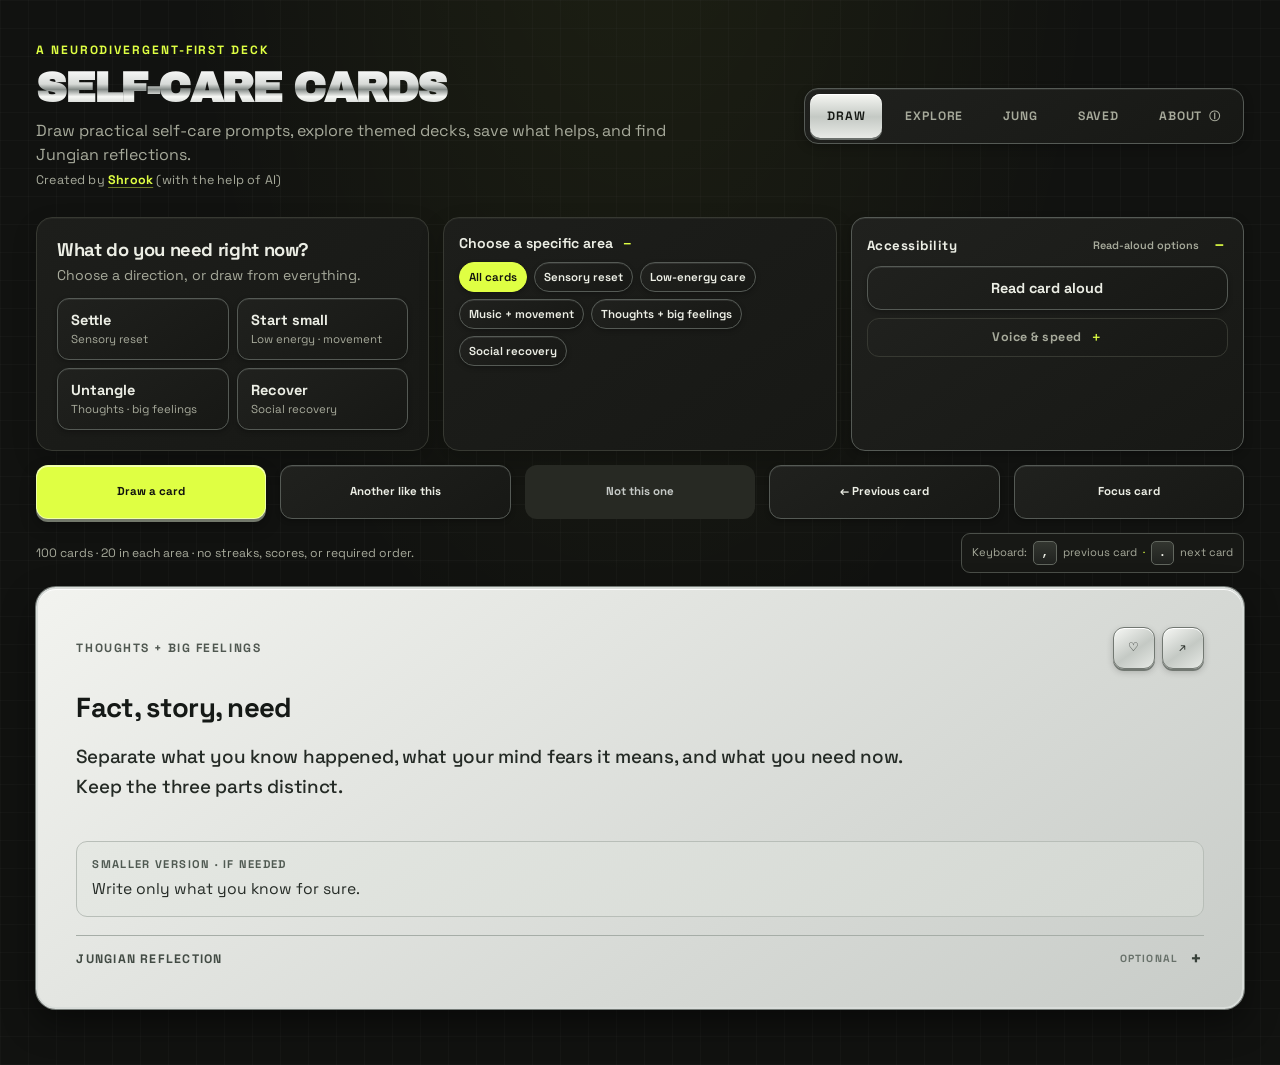
==== commit 625dad25: "Fix desktop card selector panel alignment" ====
--- a/self-care/index.html
+++ b/self-care/index.html
@@ -118,7 +118,7 @@
   
   /* Laptop and desktop layout: roomy two-column card workspace */
   @media(min-width:820px){
-    .shell{width:min(100% - 56px,1240px);max-width:1240px;padding:42px 0 56px}
+    .shell{width:calc(100% - 56px);max-width:1240px;padding:42px 0 56px}
     header{align-items:center;gap:28px;margin-bottom:28px}
     header>div{max-width:78ch}
     .brand{font-size:clamp(2rem,3.3vw,3.1rem)}
@@ -467,6 +467,8 @@
     #drawView .draw-layout{grid-template-columns:repeat(15,minmax(0,1fr));grid-template-areas:"needs needs needs needs needs area area area area area access access access access access" "draw draw draw similar similar similar skip skip skip previous previous previous focus focus focus" "helper helper helper helper helper helper helper helper helper helper helper helper helper helper helper" "card card card card card card card card card card card card card card card";gap:14px;align-items:stretch}
     #drawView .draw-controls,#drawView .draw-stage,#drawView .draw-row{display:contents!important}
     #drawView .selection-panels{display:contents!important}
+    #drawView .selection-panels>.area-picker{grid-area:area!important}
+    #drawView .selection-panels>.accessibility-panel{grid-area:access!important}
     #drawView .need-picker{grid-area:needs;min-width:0;margin:0;align-self:stretch}
     #drawView .area-picker{grid-area:area;min-width:0;width:100%;height:100%;margin:0;padding:16px 15px;border:1px solid var(--line);border-radius:16px;background:linear-gradient(145deg,#1d1e1b,#171815);box-shadow:inset 0 1px #ffffff0a,0 10px 24px #0003}
     #drawView .area-picker .filters{display:flex;flex-wrap:wrap;overflow:visible;gap:7px;margin:0;padding:9px 0 0}
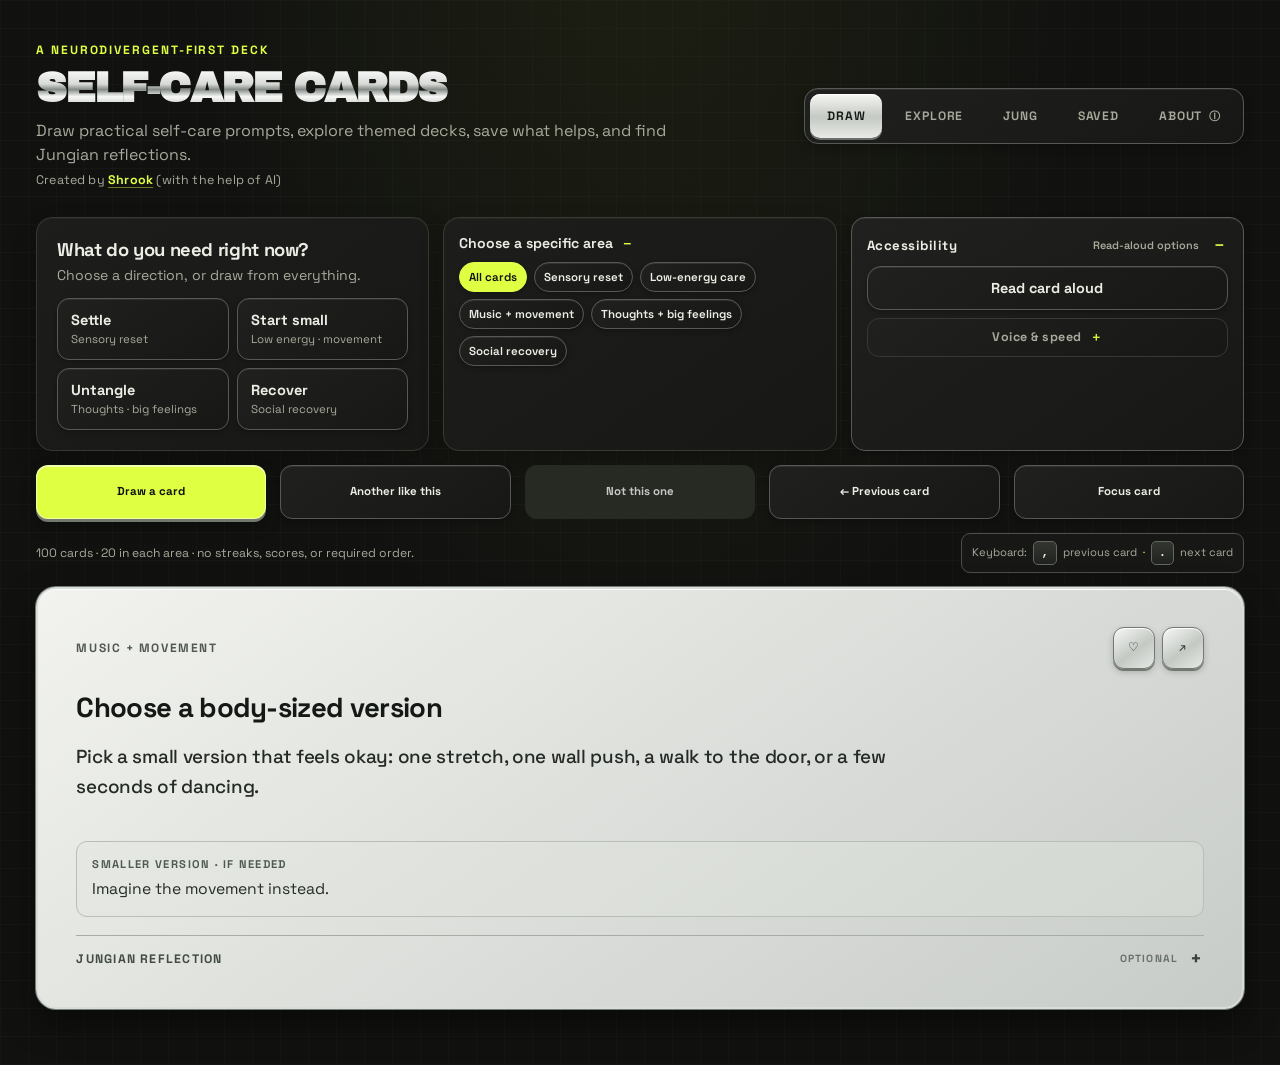
==== commit 0d910d25: "Fix card share image font lookup" ====
--- a/self-care/index.html
+++ b/self-care/index.html
@@ -602,7 +602,7 @@
   function shareText(){const credit=current.sourceUrl?`\n\nSource collection: ${current.deckTitle}\n${current.sourceUrl}`:"";return `${current.title?cleanText(current.title)+"\n\n":""}${cleanText(current.prompt)}${current.small?`\n\nSmaller version: ${cleanText(current.small)}`:""}${credit}\n\nSelf-Care Cards · ${categoryLabel(current)}`}
 
   function roundedFill(ctx,x,y,width,height,radius){const r=Math.min(radius,width/2,height/2);ctx.beginPath();if(typeof ctx.roundRect==="function"){ctx.roundRect(x,y,width,height,r);ctx.fill();return}ctx.moveTo(x+r,y);ctx.arcTo(x+width,y,x+width,y+height,r);ctx.arcTo(x+width,y+height,x,y+height,r);ctx.arcTo(x,y+height,x,y,r);ctx.arcTo(x,y,x+width,y,r);ctx.closePath();ctx.fill()}
-  function makeImage(){const brandFont=getComputedStyle($(".brand")).fontFamily,titleFont=getComputedStyle($("title")).fontFamily,bodyFont=getComputedStyle($("prompt")).fontFamily,cv=document.createElement("canvas");cv.width=1080;cv.height=1350;const ctx=cv.getContext("2d");if(!ctx)throw new Error("Canvas unavailable");ctx.fillStyle="#111210";ctx.fillRect(0,0,1080,1350);ctx.fillStyle="#dfff43";ctx.fillRect(0,0,1080,24);ctx.fillStyle="#dfff43";ctx.font="700 28px "+brandFont;ctx.fillText("SELF-CARE CARDS",92,105);ctx.font="700 22px "+bodyFont;ctx.fillText(categoryLabel(current).toUpperCase(),92,175);ctx.fillStyle="#191a17";roundedFill(ctx,72,215,936,965,40);ctx.fillStyle="#dfff43";ctx.font="700 34px "+titleFont;wrapCanvas(ctx,cleanText(current.title),92,315,800,46);ctx.fillStyle="#eceee5";ctx.font="600 40px "+bodyFont;wrapCanvas(ctx,cleanText(current.prompt),92,395,800,56);if(current.reflection){ctx.fillStyle="#dfff43";ctx.font="700 21px "+bodyFont;ctx.fillText("OPTIONAL REFLECTION",92,850);ctx.fillStyle="#c1c3b8";ctx.font="italic 30px "+bodyFont;wrapCanvas(ctx,cleanText(current.reflection),92,900,800,43)}if(current.small){ctx.fillStyle="#23251f";roundedFill(ctx,92,1040,896,100,24);ctx.fillStyle="#eceee5";ctx.font="500 26px "+bodyFont;wrapCanvas(ctx,"Smaller version: "+cleanText(current.small),120,1080,830,34)}ctx.fillStyle="#a7aa9b";ctx.font="500 20px "+bodyFont;ctx.fillText(current.sourceUrl?"SOURCE · "+current.deckTitle:"TAKE WHAT HELPS. LEAVE THE REST.",92,1250);const binary=atob(cv.toDataURL("image/png").split(",")[1]),bytes=new Uint8Array(binary.length);for(let i=0;i<binary.length;i++)bytes[i]=binary.charCodeAt(i);return new Blob([bytes],{type:"image/png"})}
+  function makeImage(){const brandFont=getComputedStyle(document.querySelector(".brand")||document.body).fontFamily,titleFont=getComputedStyle(document.querySelector(".card-title")||document.body).fontFamily,bodyFont=getComputedStyle(document.querySelector(".prompt")||document.body).fontFamily,cv=document.createElement("canvas");cv.width=1080;cv.height=1350;const ctx=cv.getContext("2d");if(!ctx)throw new Error("Canvas unavailable");ctx.fillStyle="#111210";ctx.fillRect(0,0,1080,1350);ctx.fillStyle="#dfff43";ctx.fillRect(0,0,1080,24);ctx.fillStyle="#dfff43";ctx.font="700 28px "+brandFont;ctx.fillText("SELF-CARE CARDS",92,105);ctx.font="700 22px "+bodyFont;ctx.fillText(categoryLabel(current).toUpperCase(),92,175);ctx.fillStyle="#191a17";roundedFill(ctx,72,215,936,965,40);ctx.fillStyle="#dfff43";ctx.font="700 34px "+titleFont;wrapCanvas(ctx,cleanText(current.title),92,315,800,46);ctx.fillStyle="#eceee5";ctx.font="600 40px "+bodyFont;wrapCanvas(ctx,cleanText(current.prompt),92,395,800,56);if(current.reflection){ctx.fillStyle="#dfff43";ctx.font="700 21px "+bodyFont;ctx.fillText("OPTIONAL REFLECTION",92,850);ctx.fillStyle="#c1c3b8";ctx.font="italic 30px "+bodyFont;wrapCanvas(ctx,cleanText(current.reflection),92,900,800,43)}if(current.small){ctx.fillStyle="#23251f";roundedFill(ctx,92,1040,896,100,24);ctx.fillStyle="#eceee5";ctx.font="500 26px "+bodyFont;wrapCanvas(ctx,"Smaller version: "+cleanText(current.small),120,1080,830,34)}ctx.fillStyle="#a7aa9b";ctx.font="500 20px "+bodyFont;ctx.fillText(current.sourceUrl?"SOURCE · "+current.deckTitle:"TAKE WHAT HELPS. LEAVE THE REST.",92,1250);const binary=atob(cv.toDataURL("image/png").split(",")[1]),bytes=new Uint8Array(binary.length);for(let i=0;i<binary.length;i++)bytes[i]=binary.charCodeAt(i);return new Blob([bytes],{type:"image/png"})}
   function wrapCanvas(ctx,text,x,y,maxWidth,lineHeight){const words=text.split(/\s+/);let line="";for(const word of words){const test=line?line+" "+word:word;if(ctx.measureText(test).width>maxWidth&&line){ctx.fillText(line,x,y);line=word;y+=lineHeight}else line=test}if(line)ctx.fillText(line,x,y)}
 
   function downloadBlob(blob,filename){const url=URL.createObjectURL(blob),anchor=document.createElement("a");anchor.href=url;anchor.download=filename;anchor.style.display="none";document.body.append(anchor);anchor.click();anchor.remove();setTimeout(()=>URL.revokeObjectURL(url),60000)}
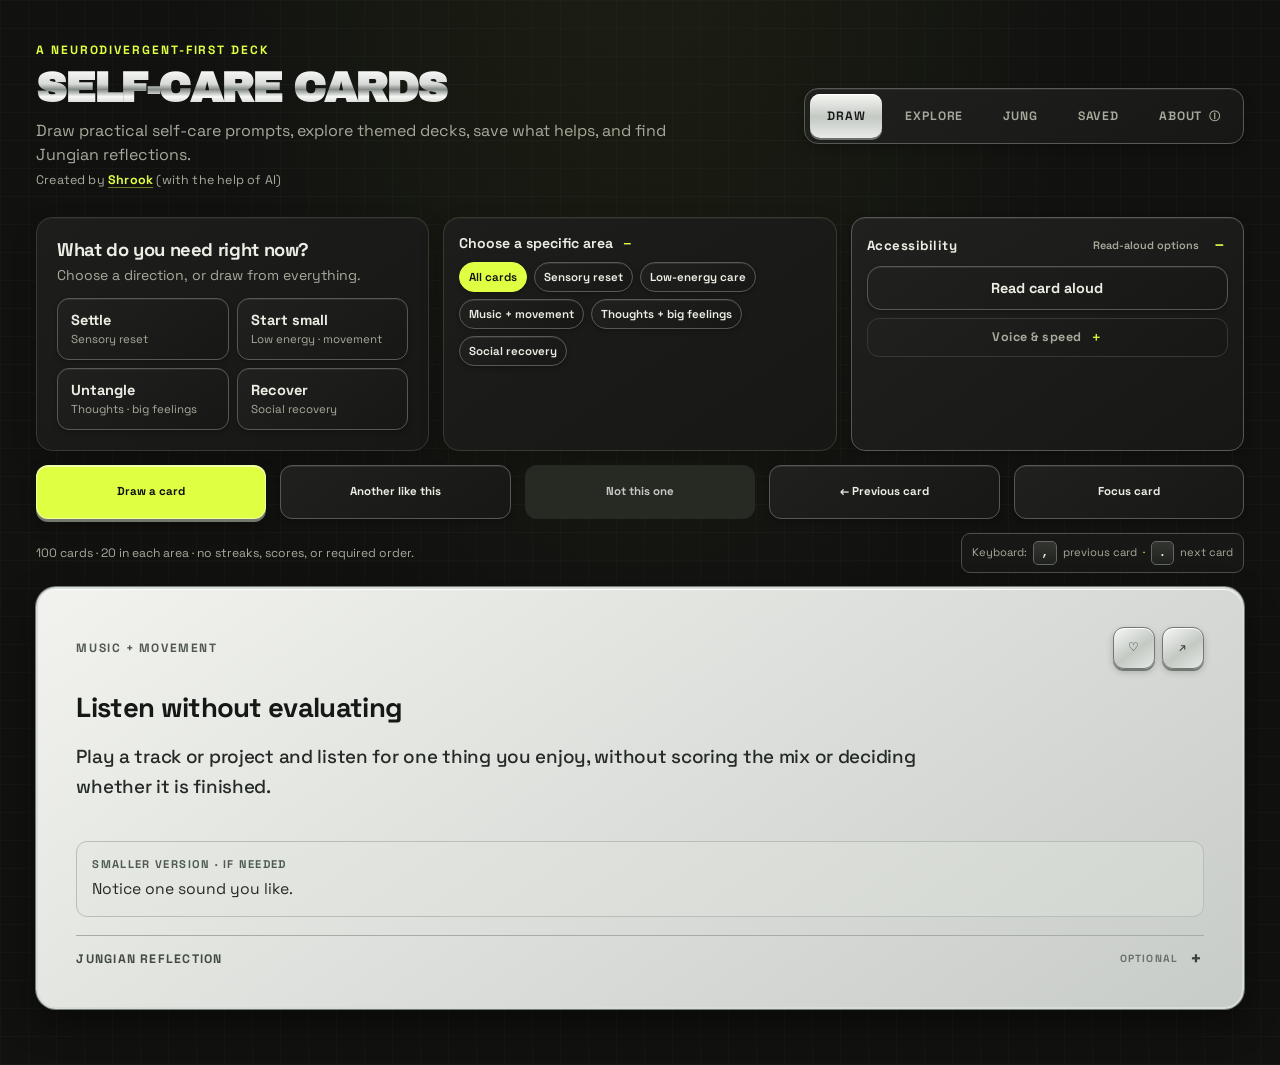
==== commit 84029826: "Prevent mobile selector panels from overflowing" ====
--- a/self-care/index.html
+++ b/self-care/index.html
@@ -351,7 +351,9 @@
     }
     #drawView .draw-controls,#drawView .draw-stage,#drawView .draw-row{display:contents!important}
     #drawView .need-picker{grid-area:needs;min-width:0}
-    #drawView .selection-panels{grid-area:panels;display:grid;gap:9px}
+    #drawView .selection-panels{grid-area:panels;display:grid;grid-template-columns:minmax(0,1fr);min-width:0;width:100%;gap:9px}
+    #drawView .selection-panels>.area-picker,#drawView .selection-panels>.accessibility-panel{min-width:0;width:100%;max-width:100%}
+    #drawView .area-picker .filters{min-width:0;width:100%;max-width:100%;box-sizing:border-box}
     #drawView .area-picker{margin:0}
     #drawView .accessibility-panel{margin:0}
     #drawView #drawBtn{grid-area:draw}
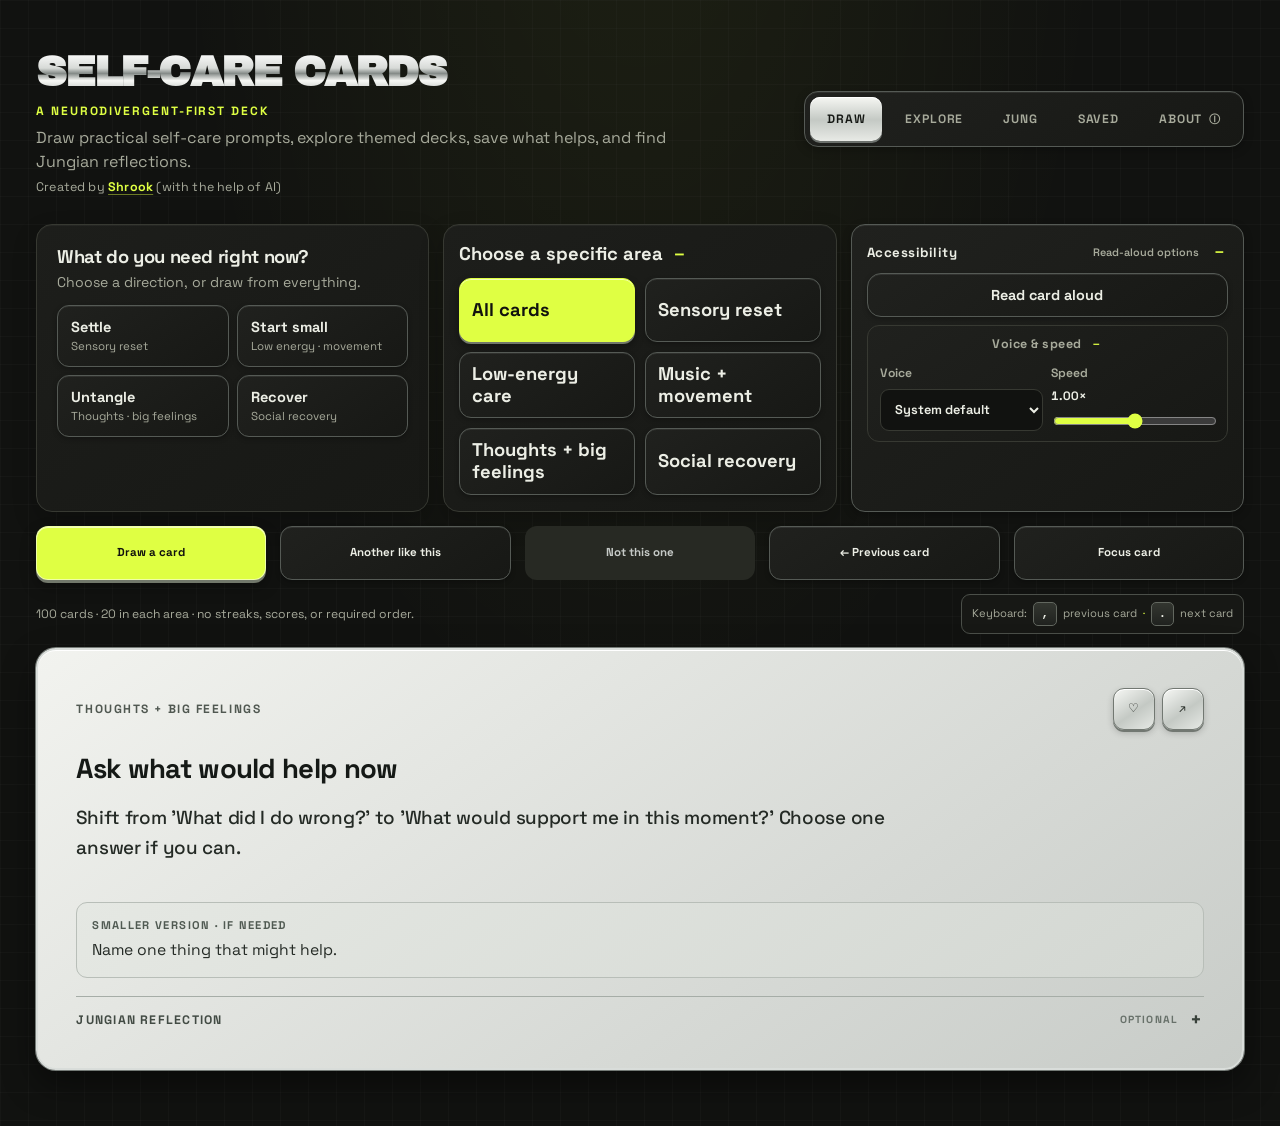
==== commit 6f19d2f1: "Refine area controls and header hierarchy" ====
--- a/self-care/index.html
+++ b/self-care/index.html
@@ -522,12 +522,24 @@
     body.source-focus-mode #sourceFocusBtn{display:flex!important;width:auto;min-width:150px}
     body.source-focus-mode .source-card{max-width:1100px;margin:0 auto!important}
   }
+
+  /* Match area buttons to the raised selector capsules and use the open panel space. */
+  #drawView .area-picker summary{font-size:1.15rem!important;font-weight:700;color:var(--ink)}
+  #drawView .area-picker .filters{display:grid!important;grid-template-columns:repeat(2,minmax(0,1fr));align-items:stretch;gap:10px;overflow:visible!important;padding:12px 0 0;margin:0}
+  #drawView .area-picker .chip{display:flex;align-items:center;justify-content:flex-start;width:100%;min-width:0;min-height:64px;padding:10px 12px;border:1px solid #555a55;border-radius:12px;background:linear-gradient(145deg,#20211e,#171815);color:var(--ink);box-shadow:inset 0 1px #ffffff12,0 2px 5px #0004;font-size:1.15rem;font-weight:700;line-height:1.2;text-align:left;white-space:normal}
+  #drawView .area-picker .chip[aria-pressed="true"]{border-color:var(--sage);background:var(--sage);color:#11120e;box-shadow:inset 0 1px #ffffff9c,0 2px 0 #72786b,0 5px 10px #0005}
+  #drawView .area-picker .chip:hover{border-color:var(--sage)}
+  .brand+.eyebrow{margin-top:7px}
+  @media(max-width:600px){
+    #drawView .area-picker summary{font-size:1.08rem!important}
+    #drawView .area-picker .chip{min-height:56px;padding:9px 10px;font-size:1.08rem}
+  }
 </style>
 </head>
 <body>
 <main class="shell">
   <header>
-    <div><div class="eyebrow">A neurodivergent-first deck</div><h1 class="brand">Self-Care Cards</h1><p class="tagline">Draw practical self-care prompts, explore themed decks, save what helps, and find Jungian reflections.</p><p class="creator-credit">Created by <a href="https://shrookmusic.github.io/" target="_blank" rel="noopener noreferrer">Shrook</a> <span>(with the help of AI)</span></p><p id="connectionStatus" class="connection-status" role="status" aria-live="polite" hidden>Checking deck status…</p></div>
+    <div><h1 class="brand">Self-Care Cards</h1><div class="eyebrow">A neurodivergent-first deck</div><p class="tagline">Draw practical self-care prompts, explore themed decks, save what helps, and find Jungian reflections.</p><p class="creator-credit">Created by <a href="https://shrookmusic.github.io/" target="_blank" rel="noopener noreferrer">Shrook</a> <span>(with the help of AI)</span></p><p id="connectionStatus" class="connection-status" role="status" aria-live="polite" hidden>Checking deck status…</p></div>
   <nav class="tabs" aria-label="Views">
     <button class="tab" data-view="draw" aria-selected="true">Draw</button>
     <button class="tab" data-view="explore" aria-selected="false">Explore</button>
@@ -540,7 +552,7 @@
     <div class="draw-layout">
       <aside class="draw-controls" aria-label="Card selection">
         <section class="need-picker" aria-labelledby="needHeading"><h2 id="needHeading">What do you need right now?</h2><p>Choose a direction, or draw from everything.</p><div class="need-options"><button class="need-option" data-need="settle" aria-pressed="false"><strong>Settle</strong><small>Sensory reset</small></button><button class="need-option" data-need="start" aria-pressed="false"><strong>Start small</strong><small>Low energy · movement</small></button><button class="need-option" data-need="untangle" aria-pressed="false"><strong>Untangle</strong><small>Thoughts · big feelings</small></button><button class="need-option" data-need="recover" aria-pressed="false"><strong>Recover</strong><small>Social recovery</small></button></div></section>
-    <div class="selection-panels"><details class="area-picker" id="areaPicker"><summary>Choose a specific area</summary><div class="filters" id="filters" role="group" aria-label="Choose a card category"></div></details><details class="accessibility-panel" id="accessibilityPanel"><summary>Accessibility <span>Read-aloud options</span></summary><div class="accessibility-content"><div class="read-aloud-row"><button class="action" id="readAloudBtn" type="button" aria-pressed="false">Read card aloud</button></div><details class="voice-settings"><summary>Voice &amp; speed</summary><div class="voice-controls"><label>Voice<select class="speech-voice" aria-label="Read-aloud voice"><option value="">System default</option></select></label><label>Speed <output class="speech-rate-value">1.00×</output><input class="speech-rate" type="range" min="0.75" max="1.25" step="0.05" value="1" aria-label="Read-aloud speed"></label></div></details></div></details></div>
+    <div class="selection-panels"><details class="area-picker" id="areaPicker"><summary>Choose a specific area</summary><div class="filters" id="filters" role="group" aria-label="Choose a card category"></div></details><details class="accessibility-panel" id="accessibilityPanel"><summary>Accessibility <span>Read-aloud options</span></summary><div class="accessibility-content"><div class="read-aloud-row"><button class="action" id="readAloudBtn" type="button" aria-pressed="false">Read card aloud</button></div><details class="voice-settings" open><summary>Voice &amp; speed</summary><div class="voice-controls"><label>Voice<select class="speech-voice" aria-label="Read-aloud voice"><option value="">System default</option></select></label><label>Speed <output class="speech-rate-value">1.00×</output><input class="speech-rate" type="range" min="0.75" max="1.25" step="0.05" value="1" aria-label="Read-aloud speed"></label></div></details></div></details></div>
     <div class="draw-row"><button class="primary" id="drawBtn">Draw a card</button><button class="action" id="similarBtn">Another like this</button><button class="secondary pass-btn" id="againBtn">Not this one</button><button class="action" id="previousBtn" disabled>← Previous card</button><button class="action" id="focusBtn" aria-pressed="false">Focus card</button></div>
         <div class="helper-row"><p class="helper">100 cards · 20 in each area · no streaks, scores, or required order.</p><p class="keyboard-hint">Keyboard: <kbd>,</kbd> previous card <span>·</span> <kbd>.</kbd> next card</p></div>
       </aside>
@@ -557,7 +569,7 @@
   </section>
   <section id="exploreView" class="view" hidden>
     <div class="info" id="deckListView"><div class="explore-heading-row"><h2>Explore by collection</h2><label class="search-field explore-search"><span class="visually-hidden">Find a collection</span><input id="deckSearch" type="search" aria-label="Find a collection" placeholder="Search collections" autocomplete="off"></label></div><p>Choose a collection to open its cards. Draw one at a time, and return to this list whenever you like.</p><p class="source-info">Some collections are adapted from <a href="https://alorayoung.org/" target="_blank" rel="noopener">Alora Young’s NeuroScouts resources</a>. Each draw links to its original source.</p><p id="deckLoading" class="empty-search">Loading collections…</p><p id="deckEmpty" class="empty-search" hidden>No collections match that search.</p><div id="deckList" class="deck-list" aria-label="Source decks"></div></div>
-    <div id="sourceDeckInfo" class="info deck-detail" hidden><button class="secondary back-decks" id="backToDecksBtn">← All collections</button><div class="eyebrow" id="sourceArea"></div><h2 id="sourceTitle"></h2><p id="sourceDescription"></p><details class="accessibility-panel source-accessibility"><summary>Accessibility <span>Read-aloud options</span></summary><div class="accessibility-content"><div class="read-aloud-row"><button class="action" id="srcReadAloudBtn" type="button" aria-pressed="false">Read card aloud</button></div><details class="voice-settings"><summary>Voice &amp; speed</summary><div class="voice-controls"><label>Voice<select class="speech-voice" aria-label="Read-aloud voice"><option value="">System default</option></select></label><label>Speed <output class="speech-rate-value">1.00×</output><input class="speech-rate" type="range" min="0.75" max="1.25" step="0.05" value="1" aria-label="Read-aloud speed"></label></div></details></div></details><div class="source-controls"><button class="primary" id="drawSourceBtn">Draw a card</button><button class="action" id="sourceSimilarBtn">Another like this</button><button class="secondary pass-btn" id="sourceSkipBtn">Not this one</button><button class="action" id="sourcePreviousBtn" disabled>← Previous card</button><button class="action" id="sourceFocusBtn" aria-pressed="false">Focus card</button></div><div class="helper-row source-helper-row"><p class="helper" id="sourceHelper">No streaks, scores, or required order.</p><p class="keyboard-hint">Keyboard: <kbd>,</kbd> previous card <span>·</span> <kbd>.</kbd> next card</p></div><article id="sourceCardScroll" class="card source-card" aria-live="polite"><div class="card-top"><span id="srcCategory" class="category"></span><div class="card-quick-actions"><button class="icon-action" id="srcSaveBtn" type="button" aria-label="Save card" aria-pressed="false" title="Save card"><span aria-hidden="true">♡</span></button><button class="icon-action" id="srcShareBtn" type="button" aria-label="Share card" title="Share card"><span aria-hidden="true">↗</span></button></div></div><h3 id="srcTitle" class="card-title"></h3><p id="srcPrompt" class="prompt">Choose a deck, then draw a card.</p><div class="source-credit" id="srcCredit"></div></article></div>
+    <div id="sourceDeckInfo" class="info deck-detail" hidden><button class="secondary back-decks" id="backToDecksBtn">← All collections</button><div class="eyebrow" id="sourceArea"></div><h2 id="sourceTitle"></h2><p id="sourceDescription"></p><details class="accessibility-panel source-accessibility"><summary>Accessibility <span>Read-aloud options</span></summary><div class="accessibility-content"><div class="read-aloud-row"><button class="action" id="srcReadAloudBtn" type="button" aria-pressed="false">Read card aloud</button></div><details class="voice-settings" open><summary>Voice &amp; speed</summary><div class="voice-controls"><label>Voice<select class="speech-voice" aria-label="Read-aloud voice"><option value="">System default</option></select></label><label>Speed <output class="speech-rate-value">1.00×</output><input class="speech-rate" type="range" min="0.75" max="1.25" step="0.05" value="1" aria-label="Read-aloud speed"></label></div></details></div></details><div class="source-controls"><button class="primary" id="drawSourceBtn">Draw a card</button><button class="action" id="sourceSimilarBtn">Another like this</button><button class="secondary pass-btn" id="sourceSkipBtn">Not this one</button><button class="action" id="sourcePreviousBtn" disabled>← Previous card</button><button class="action" id="sourceFocusBtn" aria-pressed="false">Focus card</button></div><div class="helper-row source-helper-row"><p class="helper" id="sourceHelper">No streaks, scores, or required order.</p><p class="keyboard-hint">Keyboard: <kbd>,</kbd> previous card <span>·</span> <kbd>.</kbd> next card</p></div><article id="sourceCardScroll" class="card source-card" aria-live="polite"><div class="card-top"><span id="srcCategory" class="category"></span><div class="card-quick-actions"><button class="icon-action" id="srcSaveBtn" type="button" aria-label="Save card" aria-pressed="false" title="Save card"><span aria-hidden="true">♡</span></button><button class="icon-action" id="srcShareBtn" type="button" aria-label="Share card" title="Share card"><span aria-hidden="true">↗</span></button></div></div><h3 id="srcTitle" class="card-title"></h3><p id="srcPrompt" class="prompt">Choose a deck, then draw a card.</p><div class="source-credit" id="srcCredit"></div></article></div>
   </section>
   <section id="jungView" class="view" hidden><article class="card quote-panel" id="jungCard" aria-live="polite"><div class="card-top jung-card-top"><div><div class="quote-kicker">Jung // signal</div><div id="quoteType" class="quote-kind"></div></div><div class="card-quick-actions"><button class="icon-action" id="jungSaveBtn" type="button" aria-label="Save reflection" aria-pressed="false" title="Save reflection"><span aria-hidden="true">♡</span></button><button class="icon-action" id="jungShareBtn" type="button" aria-label="Share reflection" title="Share reflection"><span aria-hidden="true">↗</span></button></div></div><div class="quote-content"><div class="quote-mark" aria-hidden="true">“</div><p id="quoteText" class="quote-text"></p><p class="quote-source"><span id="quoteCitation"></span><br><a id="quoteReference" href="https://typejung.com/jung/quotes" target="_blank" rel="noopener">View quote source notes</a></p></div><div class="quote-actions"><button class="primary" id="newQuoteBtn">Randomise quote ↻</button></div><p class="quote-note">A mix of sourced quotations and original paraphrases inspired by Jungian psychology. Paraphrases are not Jung’s exact words or clinical interpretations.</p></article></section>
   <section id="savedView" class="view" hidden><label class="search-field">Find a saved card<input id="savedSearch" type="search" placeholder="Search saved cards" autocomplete="off"></label><div id="savedList" class="list"></div></section>
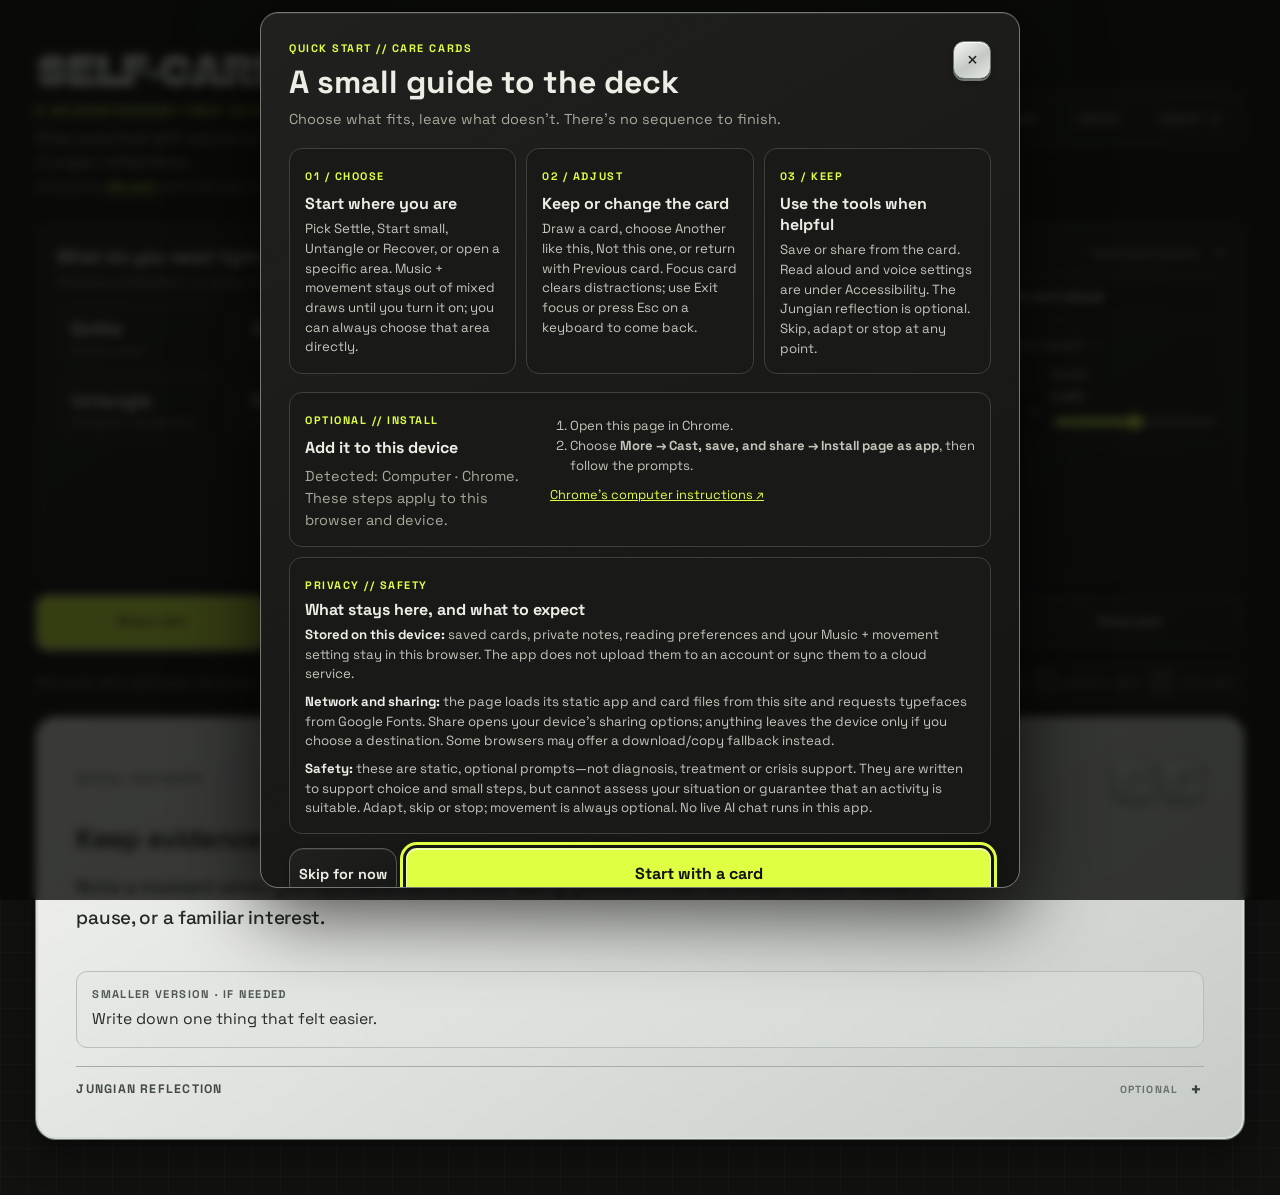
==== commit 112ea251: "Improve onboarding and default card draws" ====
--- a/self-care/index.html
+++ b/self-care/index.html
@@ -534,6 +534,53 @@
     #drawView .area-picker summary{font-size:1.08rem!important}
     #drawView .area-picker .chip{min-height:56px;padding:9px 10px;font-size:1.08rem}
   }
+  /* First-run polish, optional music draws, and accessible onboarding */
+  @keyframes startupReveal{from{opacity:0}to{opacity:1}}
+  .shell{animation:startupReveal .42s ease-out both}
+  #drawView .need-option strong,#drawView .accessibility-panel>summary{font-size:1.15rem}
+  #drawView .need-option small{font-size:.68rem}
+  .music-mixed-toggle{display:flex;align-items:center;gap:11px;margin:4px 0 4px;padding:12px 13px;border:1px solid #555a55;border-radius:12px;background:linear-gradient(145deg,#20211e,#171815);cursor:pointer;box-shadow:inset 0 1px #ffffff12,0 2px 5px #0004}
+  .music-mixed-toggle input{width:19px;height:19px;flex:none;margin:0;accent-color:var(--sage)}
+  .music-mixed-toggle span{display:grid;gap:3px}
+  .music-mixed-toggle strong{font-size:.82rem;line-height:1.3}
+  .music-mixed-toggle small{color:var(--muted);font-size:.72rem;line-height:1.35}
+  .about-guide-button{width:100%;margin:5px 0 10px}
+  .welcome-dialog{width:min(760px,calc(100vw - 28px));max-width:none;max-height:calc(100svh - 24px);overflow:auto;padding:clamp(18px,3.5vw,28px);border:1px solid #737a73;border-radius:18px;background:linear-gradient(150deg,#20211e,#141512);color:var(--ink);box-shadow:inset 0 1px #ffffff18,0 24px 80px #000b}
+  .welcome-dialog::backdrop{background:#080907c9;backdrop-filter:blur(5px)}
+  .welcome-top{display:flex;justify-content:space-between;align-items:flex-start;gap:18px}
+  .welcome-kicker,.welcome-index{color:var(--sage);font-size:.68rem;font-weight:800;letter-spacing:.14em}
+  .welcome-kicker{margin:0 0 9px}
+  .welcome-top h2{margin:0;font-size:clamp(1.45rem,4vw,2rem);line-height:1.15}
+  .welcome-top>div>p:last-child,.welcome-install p{margin:8px 0 0;color:var(--muted);font-size:.9rem;line-height:1.5}
+  .welcome-close{width:38px;height:38px;flex:none;border-radius:11px;font-size:1.3rem}
+  .welcome-steps{display:grid;grid-template-columns:repeat(3,minmax(0,1fr));gap:10px;margin:18px 0}
+  .welcome-steps section,.welcome-install,.welcome-privacy{padding:15px;border:1px solid #3e413a;border-radius:13px;background:#191a17}
+  .welcome-steps h3,.welcome-install h3,.welcome-privacy h3{margin:8px 0 5px;font-size:1rem}
+  .welcome-steps p,.welcome-privacy p{margin:0;color:#c3c6bb;font-size:.83rem;line-height:1.48}
+  .welcome-install{display:grid;grid-template-columns:minmax(170px,.7fr) minmax(0,1.3fr);gap:16px;align-items:start}
+  #welcomeInstallSteps ol{margin:8px 0 8px;padding-left:20px;color:#c3c6bb;font-size:.82rem;line-height:1.5}
+  #welcomeInstallSteps a{color:var(--sage);font-size:.8rem}
+  #welcomeInstallSteps:empty{display:none}
+  .welcome-privacy{margin-top:10px}
+  .welcome-privacy h3{margin-top:5px}
+  .welcome-privacy p+p{margin-top:8px}
+  .welcome-privacy strong{color:var(--ink)}
+  .welcome-actions{display:flex;justify-content:flex-end;gap:9px;margin-top:14px}
+  .welcome-actions button{min-height:46px}
+  @media(max-width:600px){
+    #drawView .need-option strong,#drawView .accessibility-panel>summary{font-size:1.08rem}
+    #drawView .need-option small{font-size:.66rem}
+    .welcome-dialog{padding:17px;border-radius:15px}
+    .welcome-steps{grid-template-columns:1fr;gap:8px;margin:13px 0}
+    .welcome-steps section{padding:12px}
+    .welcome-steps h3{margin:5px 0 3px}
+    .welcome-steps p,.welcome-privacy p{font-size:.8rem}
+    .welcome-install{grid-template-columns:1fr;gap:8px;padding:12px}
+    .welcome-privacy{padding:12px}
+    .welcome-actions{position:sticky;bottom:-17px;padding:12px 0 0;background:linear-gradient(transparent,#141512 20%);display:grid;grid-template-columns:1fr 1fr}
+    .welcome-actions button{padding-inline:10px;font-size:.84rem}
+  }
+  @media(prefers-reduced-motion:reduce){.shell{animation:none!important}}
 </style>
 </head>
 <body>
@@ -552,7 +599,7 @@
     <div class="draw-layout">
       <aside class="draw-controls" aria-label="Card selection">
         <section class="need-picker" aria-labelledby="needHeading"><h2 id="needHeading">What do you need right now?</h2><p>Choose a direction, or draw from everything.</p><div class="need-options"><button class="need-option" data-need="settle" aria-pressed="false"><strong>Settle</strong><small>Sensory reset</small></button><button class="need-option" data-need="start" aria-pressed="false"><strong>Start small</strong><small>Low energy · movement</small></button><button class="need-option" data-need="untangle" aria-pressed="false"><strong>Untangle</strong><small>Thoughts · big feelings</small></button><button class="need-option" data-need="recover" aria-pressed="false"><strong>Recover</strong><small>Social recovery</small></button></div></section>
-    <div class="selection-panels"><details class="area-picker" id="areaPicker"><summary>Choose a specific area</summary><div class="filters" id="filters" role="group" aria-label="Choose a card category"></div></details><details class="accessibility-panel" id="accessibilityPanel"><summary>Accessibility <span>Read-aloud options</span></summary><div class="accessibility-content"><div class="read-aloud-row"><button class="action" id="readAloudBtn" type="button" aria-pressed="false">Read card aloud</button></div><details class="voice-settings" open><summary>Voice &amp; speed</summary><div class="voice-controls"><label>Voice<select class="speech-voice" aria-label="Read-aloud voice"><option value="">System default</option></select></label><label>Speed <output class="speech-rate-value">1.00×</output><input class="speech-rate" type="range" min="0.75" max="1.25" step="0.05" value="1" aria-label="Read-aloud speed"></label></div></details></div></details></div>
+    <div class="selection-panels"><details class="area-picker" id="areaPicker"><summary>Choose a specific area</summary><div class="filters" id="filters" role="group" aria-label="Choose a card category"></div><label class="music-mixed-toggle" for="includeMusicInMixedDraws"><input id="includeMusicInMixedDraws" type="checkbox"><span><strong>Include Music + movement in mixed draws</strong><small>Off by default. Choosing that area directly still works.</small></span></label></details><details class="accessibility-panel" id="accessibilityPanel"><summary>Accessibility <span>Read-aloud options</span></summary><div class="accessibility-content"><div class="read-aloud-row"><button class="action" id="readAloudBtn" type="button" aria-pressed="false">Read card aloud</button></div><details class="voice-settings" open><summary>Voice &amp; speed</summary><div class="voice-controls"><label>Voice<select class="speech-voice" aria-label="Read-aloud voice"><option value="">System default</option></select></label><label>Speed <output class="speech-rate-value">1.00×</output><input class="speech-rate" type="range" min="0.75" max="1.25" step="0.05" value="1" aria-label="Read-aloud speed"></label></div></details></div></details></div>
     <div class="draw-row"><button class="primary" id="drawBtn">Draw a card</button><button class="action" id="similarBtn">Another like this</button><button class="secondary pass-btn" id="againBtn">Not this one</button><button class="action" id="previousBtn" disabled>← Previous card</button><button class="action" id="focusBtn" aria-pressed="false">Focus card</button></div>
         <div class="helper-row"><p class="helper">100 cards · 20 in each area · no streaks, scores, or required order.</p><p class="keyboard-hint">Keyboard: <kbd>,</kbd> previous card <span>·</span> <kbd>.</kbd> next card</p></div>
       </aside>
@@ -574,15 +621,26 @@
   <section id="jungView" class="view" hidden><article class="card quote-panel" id="jungCard" aria-live="polite"><div class="card-top jung-card-top"><div><div class="quote-kicker">Jung // signal</div><div id="quoteType" class="quote-kind"></div></div><div class="card-quick-actions"><button class="icon-action" id="jungSaveBtn" type="button" aria-label="Save reflection" aria-pressed="false" title="Save reflection"><span aria-hidden="true">♡</span></button><button class="icon-action" id="jungShareBtn" type="button" aria-label="Share reflection" title="Share reflection"><span aria-hidden="true">↗</span></button></div></div><div class="quote-content"><div class="quote-mark" aria-hidden="true">“</div><p id="quoteText" class="quote-text"></p><p class="quote-source"><span id="quoteCitation"></span><br><a id="quoteReference" href="https://typejung.com/jung/quotes" target="_blank" rel="noopener">View quote source notes</a></p></div><div class="quote-actions"><button class="primary" id="newQuoteBtn">Randomise quote ↻</button></div><p class="quote-note">A mix of sourced quotations and original paraphrases inspired by Jungian psychology. Paraphrases are not Jung’s exact words or clinical interpretations.</p></article></section>
   <section id="savedView" class="view" hidden><label class="search-field">Find a saved card<input id="savedSearch" type="search" placeholder="Search saved cards" autocomplete="off"></label><div id="savedList" class="list"></div></section>
   <section id="aboutView" class="view" hidden>
-    <div class="info"><h2>Use this gently</h2><p>Pick an action, try the smaller version, or skip the card. The Jungian reflection is optional; it is a prompt for curiosity, not a diagnosis or a fixed interpretation.</p><p>Your sensory needs and stims are valid information. Masking can be protective; there is no pressure to unmask or explore anything that does not feel safe.</p><div class="reading-controls"><h3>Reading size</h3><div class="reading-size-actions"><button class="action" id="fontDown" aria-label="Decrease card text size">A−</button><output id="fontScaleValue" aria-live="polite">100%</output><button class="action" id="fontUp" aria-label="Increase card text size">A+</button><button class="action" id="fontReset">Reset</button></div><p>Adjusts card text and stays on this device.</p></div><div class="keyboard-help"><h3>Keyboard controls</h3><p><kbd>,</kbd> returns to the previous card. <kbd>.</kbd> draws the next card. <kbd>Esc</kbd> exits Focus card. Shortcuts pause while you are typing.</p></div><h3>Install on your device</h3><p class="install-note">The matching guide opens automatically. You can expand another one if you switch browsers or devices.</p><div class="install-guide"><details class="install-instructions" id="installIOS"><summary>iPhone / iPad · Safari</summary><ol class="install-steps"><li>Open this page in Safari and tap <strong>Share</strong>.</li><li>Choose <strong>Add to Home Screen</strong>. Turn on <strong>Open as Web App</strong> if it appears, then tap <strong>Add</strong>.</li></ol><a href="https://support.apple.com/en-az/guide/iphone/iphea86e5236/26/ios/26" target="_blank" rel="noopener noreferrer">Apple’s iPhone instructions ↗</a></details><details class="install-instructions" id="installMacSafari"><summary>Mac · Safari</summary><ol class="install-steps"><li>Open this page in Safari.</li><li>Choose <strong>Share → Add to Dock → Add</strong>. This is available on macOS Sonoma 14 or later.</li></ol><a href="https://support.apple.com/en-euro/guide/safari/ibrw9e991864/mac" target="_blank" rel="noopener noreferrer">Apple’s Mac instructions ↗</a></details><details class="install-instructions" id="installChrome"><summary>Computer · Chrome</summary><ol class="install-steps"><li>Open this page in Chrome.</li><li>Choose <strong>More → Cast, save, and share → Install page as app</strong>, then follow the prompts.</li></ol><a href="https://support.google.com/chrome/answer/9658361?co=GENIE.Platform%3DDesktop&amp;hl=en" target="_blank" rel="noopener noreferrer">Chrome’s computer instructions ↗</a></details><details class="install-instructions" id="installAndroid"><summary>Android · Chrome</summary><ol class="install-steps"><li>Open this page in Chrome.</li><li>Tap <strong>More → Install and create shortcut → Install</strong>, then follow the prompts.</li></ol><a href="https://support.google.com/chrome/answer/9658361?co=GENIE.Platform%3DAndroid&amp;hl=en" target="_blank" rel="noopener noreferrer">Chrome’s Android instructions ↗</a></details></div><p>After the first successful load, cards are cached for offline use. Saved cards and notes stay in this browser.</p></div>
+    <div class="info"><h2>Use this gently</h2><p>Pick an action, try the smaller version, or skip the card. The Jungian reflection is optional; it is a prompt for curiosity, not a diagnosis or a fixed interpretation.</p><p>Your sensory needs and stims are valid information. Masking can be protective; there is no pressure to unmask or explore anything that does not feel safe.</p><button class="action about-guide-button" id="openWelcomeBtn" type="button">Quick start · privacy · install guide</button><div class="reading-controls"><h3>Reading size</h3><div class="reading-size-actions"><button class="action" id="fontDown" aria-label="Decrease card text size">A−</button><output id="fontScaleValue" aria-live="polite">100%</output><button class="action" id="fontUp" aria-label="Increase card text size">A+</button><button class="action" id="fontReset">Reset</button></div><p>Adjusts card text and stays on this device.</p></div><div class="keyboard-help"><h3>Keyboard controls</h3><p><kbd>,</kbd> returns to the previous card. <kbd>.</kbd> draws the next card. <kbd>Esc</kbd> exits Focus card. Shortcuts pause while you are typing.</p></div><h3>Install on your device</h3><p class="install-note">The matching guide opens automatically. You can expand another one if you switch browsers or devices.</p><div class="install-guide"><details class="install-instructions" id="installIOS"><summary>iPhone / iPad · Safari</summary><ol class="install-steps"><li>Open this page in Safari and tap <strong>Share</strong>.</li><li>Choose <strong>Add to Home Screen</strong>. Turn on <strong>Open as Web App</strong> if it appears, then tap <strong>Add</strong>.</li></ol><a href="https://support.apple.com/en-az/guide/iphone/iphea86e5236/26/ios/26" target="_blank" rel="noopener noreferrer">Apple’s iPhone instructions ↗</a></details><details class="install-instructions" id="installMacSafari"><summary>Mac · Safari</summary><ol class="install-steps"><li>Open this page in Safari.</li><li>Choose <strong>Share → Add to Dock → Add</strong>. This is available on macOS Sonoma 14 or later.</li></ol><a href="https://support.apple.com/en-euro/guide/safari/ibrw9e991864/mac" target="_blank" rel="noopener noreferrer">Apple’s Mac instructions ↗</a></details><details class="install-instructions" id="installChrome"><summary>Computer · Chrome</summary><ol class="install-steps"><li>Open this page in Chrome.</li><li>Choose <strong>More → Cast, save, and share → Install page as app</strong>, then follow the prompts.</li></ol><a href="https://support.google.com/chrome/answer/9658361?co=GENIE.Platform%3DDesktop&amp;hl=en" target="_blank" rel="noopener noreferrer">Chrome’s computer instructions ↗</a></details><details class="install-instructions" id="installEdge"><summary>Computer · Microsoft Edge</summary><ol class="install-steps"><li>Open this page in Microsoft Edge.</li><li>Choose <strong>Settings and more → More tools → Apps → Install this site as an app</strong>, then follow the prompts.</li></ol><a href="https://support.microsoft.com/en-us/edge/install-manage-or-uninstall-apps-in-microsoft-edge" target="_blank" rel="noopener noreferrer">Microsoft Edge instructions ↗</a></details><details class="install-instructions" id="installAndroid"><summary>Android · Chrome</summary><ol class="install-steps"><li>Open this page in Chrome.</li><li>Tap <strong>More → Install and create shortcut → Install</strong>, then follow the prompts.</li></ol><a href="https://support.google.com/chrome/answer/9658361?co=GENIE.Platform%3DAndroid&amp;hl=en" target="_blank" rel="noopener noreferrer">Chrome’s Android instructions ↗</a></details></div><p>After the first successful load, cards are cached for offline use. Saved cards and notes stay in this browser.</p></div>
   </section>
 </main>
+<dialog class="welcome-dialog" id="welcomeDialog" aria-labelledby="welcomeTitle" aria-describedby="welcomeIntro">
+  <div class="welcome-top"><div><p class="welcome-kicker">QUICK START // CARE CARDS</p><h2 id="welcomeTitle">A small guide to the deck</h2><p id="welcomeIntro">Choose what fits, leave what doesn’t. There’s no sequence to finish.</p></div><button class="icon-action welcome-close" id="welcomeClose" type="button" aria-label="Close guide">×</button></div>
+  <div class="welcome-steps">
+    <section><span class="welcome-index">01 / CHOOSE</span><h3>Start where you are</h3><p>Pick Settle, Start small, Untangle or Recover, or open a specific area. Music + movement stays out of mixed draws until you turn it on; you can always choose that area directly.</p></section>
+    <section><span class="welcome-index">02 / ADJUST</span><h3>Keep or change the card</h3><p>Draw a card, choose Another like this, Not this one, or return with Previous card. Focus card clears distractions; use Exit focus or press Esc on a keyboard to come back.</p></section>
+    <section><span class="welcome-index">03 / KEEP</span><h3>Use the tools when helpful</h3><p>Save or share from the card. Read aloud and voice settings are under Accessibility. The Jungian reflection is optional. Skip, adapt or stop at any point.</p></section>
+  </div>
+  <section class="welcome-install"><div><span class="welcome-index">OPTIONAL // INSTALL</span><h3>Add it to this device</h3><p id="welcomeInstallIntro">Instructions are matched to this browser and device.</p><p id="welcomeInstalledNote" hidden>This page is already open as an installed web app.</p></div><div id="welcomeInstallSteps"></div></section>
+  <section class="welcome-privacy"><span class="welcome-index">PRIVACY // SAFETY</span><h3>What stays here, and what to expect</h3><p><strong>Stored on this device:</strong> saved cards, private notes, reading preferences and your Music + movement setting stay in this browser. The app does not upload them to an account or sync them to a cloud service.</p><p><strong>Network and sharing:</strong> the page loads its static app and card files from this site and requests typefaces from Google Fonts. Share opens your device’s sharing options; anything leaves the device only if you choose a destination. Some browsers may offer a download/copy fallback instead.</p><p><strong>Safety:</strong> these are static, optional prompts—not diagnosis, treatment or crisis support. They are written to support choice and small steps, but cannot assess your situation or guarantee that an activity is suitable. Adapt, skip or stop; movement is always optional. No live AI chat runs in this app.</p></section>
+  <div class="welcome-actions"><button class="action" id="welcomeSkip" type="button">Skip for now</button><button class="primary" id="welcomeDone" type="button" autofocus>Start with a card</button></div>
+</dialog>
 <div id="toast" class="toast" role="status" aria-live="polite" hidden></div>
 <script>
 (() => {
   const labels=["All cards","Sensory reset","Low-energy care","Music + movement","Thoughts + big feelings","Social recovery"];
   const groups={"SENSORY RESET":"Sensory reset","LOW-ENERGY CARE":"Low-energy care","MUSIC + MOVEMENT":"Music + movement","THOUGHTS + BIG FEELINGS":"Thoughts + big feelings","SOCIAL RECOVERY + SELF-ACCEPTANCE":"Social recovery"};
-  let cards=[], coreCards=[], sourceDecks=[], sourceCards=[],activeSourceDeck=null,activeNeed=null,filter="All cards",current=null,currentJungQuote=null,seen=new Set(),history=[],historyIndex=-1,textScale=Number.parseFloat(localStorage.getItem("careTextScale")||"1")||1,saved=new Set(JSON.parse(localStorage.getItem("careSaved")||"[]")),deckLoaded=false;
+  let cards=[], coreCards=[], sourceDecks=[], sourceCards=[],activeSourceDeck=null,activeNeed=null,includeMusic=localStorage.getItem("careIncludeMusic")==="true",filter="All cards",current=null,currentJungQuote=null,seen=new Set(),history=[],historyIndex=-1,textScale=Number.parseFloat(localStorage.getItem("careTextScale")||"1")||1,saved=new Set(JSON.parse(localStorage.getItem("careSaved")||"[]")),deckLoaded=false;
   const $=id=>document.getElementById(id); const isInstalledPWA=window.matchMedia("(display-mode: standalone)").matches||window.navigator.standalone===true; const toast=(msg)=>{const t=$("toast");t.textContent=msg;t.hidden=false;clearTimeout(toast.timer);toast.timer=setTimeout(()=>t.hidden=true,2600)};
   const notes=(()=>{try{const value=JSON.parse(localStorage.getItem("careNotes")||"{}");return value&&typeof value==="object"&&!Array.isArray(value)?value:{}}catch{return {}}})();
   const speech=window.speechSynthesis;const storedRate=Number(localStorage.getItem("careSpeechRate")||"1");let speechRate=Number.isFinite(storedRate)?Math.min(1.25,Math.max(.75,storedRate)):1;let preferredVoice=localStorage.getItem("careSpeechVoice")||"",activeUtterance=null;
@@ -596,7 +654,7 @@
   function refreshSpeechVoices(){const voices=speech?.getVoices?.()||[];document.querySelectorAll(".speech-voice").forEach(select=>{select.innerHTML="";const system=document.createElement("option");system.value="";system.textContent="System default";select.append(system);voices.forEach(voice=>{const option=document.createElement("option");option.value=voiceKey(voice);option.textContent=`${voice.name} · ${voice.lang}`;select.append(option)});select.value=voices.some(voice=>voiceKey(voice)===preferredVoice)?preferredVoice:""});syncSpeechRate()}
   function readCurrentCard(){if(!current)return;if(!speech||typeof SpeechSynthesisUtterance==="undefined"){toast("Read aloud is not available in this browser.");return}if(activeUtterance){stopReading();return}const parts=[current.title,current.prompt,current.small?`Smaller version: ${current.small}`:""].filter(Boolean);const utterance=new SpeechSynthesisUtterance(parts.join(". "));utterance.lang=document.documentElement.lang||"en";utterance.rate=speechRate;const selectedVoice=speech.getVoices().find(voice=>voiceKey(voice)===preferredVoice);if(selectedVoice)utterance.voice=selectedVoice;activeUtterance=utterance;utterance.onend=()=>{if(activeUtterance===utterance){activeUtterance=null;updateSpeechButtons(false)}};utterance.onerror=()=>{if(activeUtterance===utterance){activeUtterance=null;updateSpeechButtons(false)}};speech.speak(utterance);updateSpeechButtons(true)}
 
-  const needAreas={settle:["Sensory reset"],start:["Low-energy care","Music + movement"],untangle:["Thoughts + big feelings"],recover:["Social recovery"]};function renderNeedModes(){document.querySelectorAll(".need-option").forEach(b=>b.setAttribute("aria-pressed",String(b.dataset.need===activeNeed)))}function candidates(){return coreCards.filter(c=>{const area=groups[c.category]||c.category;if(activeNeed)return needAreas[activeNeed].includes(area);return filter==="All cards"||area===filter})}function chooseNeed(mode){activeNeed=mode;filter="All cards";renderNeedModes();renderFilters();draw();$("card").scrollIntoView({behavior:"smooth",block:"center"})}
+  const needAreas={settle:["Sensory reset"],start:["Low-energy care","Music + movement"],untangle:["Thoughts + big feelings"],recover:["Social recovery"]};function renderNeedModes(){document.querySelectorAll(".need-option").forEach(b=>b.setAttribute("aria-pressed",String(b.dataset.need===activeNeed)))}function candidates(){return coreCards.filter(c=>{const area=groups[c.category]||c.category;if(activeNeed)return needAreas[activeNeed].includes(area)&&(area!=="Music + movement"||includeMusic);if(filter==="All cards")return area!=="Music + movement"||includeMusic;return area===filter})}function chooseNeed(mode){activeNeed=mode;filter="All cards";renderNeedModes();renderFilters();draw();$("card").scrollIntoView({behavior:"smooth",block:"center"})}
   const cleanText=value=>String(value||"").replace(/\s+/g," ").trim();
   function paintCard(card,prefix=""){stopReading();const field=name=>$(prefix?prefix+name[0].toUpperCase()+name.slice(1):name);field("category").textContent=categoryLabel(card);if(field("title"))field("title").textContent=cleanText(card.title);field("prompt").textContent=cleanText(card.prompt);if(field("reflection"))field("reflection").textContent=cleanText(card.reflection);if(field("small"))field("small").textContent=cleanText(card.small);if(field("credit"))field("credit").innerHTML=`Source: <strong>${card.deckTitle}</strong>. <a href="${card.sourceUrl}" target="_blank" rel="noopener">Open original collection</a>.`}
   function draw(){const pool=candidates();if(!pool.length)return;let available=pool.filter(c=>!seen.has(c.id));if(!available.length){seen.clear();available=pool}current=available[Math.floor(Math.random()*available.length)];seen.add(current.id);$("reflection").open=false;recordHistory(current,null);paintCard(current);updateSave()}
@@ -625,9 +683,12 @@
   function jungShareText(q){return q.text+"\n\n"+q.citation+"\n"+q.url+"\n\nJungian inspiration · Self-Care Cards"}
   function shareJungQuote(){if(!currentJungQuote)return;const text=jungShareText(currentJungQuote);if(navigator.share){try{navigator.share({text,title:"Jungian reflection"}).catch(error=>{if(error?.name!=="AbortError")fallbackShare(null,text,"jungian-reflection.png","Reflection")});return}catch(error){console.warn("Quote share unavailable",error)}}fallbackShare(null,text,"jungian-reflection.png","Reflection")}
   function toggleSave(){if(!current)return;saved.has(current.id)?saved.delete(current.id):saved.add(current.id);persist();updateSave();toast(saved.has(current.id)?"Saved on this device.":"Removed from saved cards.")}
-  document.querySelectorAll(".need-option").forEach(b=>b.onclick=()=>chooseNeed(b.dataset.need));const jungQuotes=[{kind:"quote",text:"One does not become enlightened by imagining figures of light, but by making the darkness conscious.",citation:"C. G. Jung, “The Philosophical Tree”, Alchemical Studies (CW 13), §335",url:"https://typejung.com/jung/quotes",label:"Open quote source notes"},{kind:"quote",text:"The psychological rule says that when an inner situation is not made conscious, it happens outside, as fate.",citation:"C. G. Jung, “Christ, a Symbol of the Self”, Aion (CW 9ii), §126",url:"https://typejung.com/jung/quotes",label:"Open quote source notes"},{kind:"quote",text:"Everyone knows nowadays that people “have complexes.” What is not so well known, though far more important theoretically, is that complexes can have us.",citation:"C. G. Jung, “A Review of the Complex Theory”, CW 8, §200",url:"https://typejung.com/jung/quotes",label:"Open quote source notes"},{kind:"quote",text:"Individuation does not shut one out from the world, but gathers the world to itself.",citation:"C. G. Jung, “On the Nature of the Psyche”, CW 8, §432",url:"https://typejung.com/jung/quotes",label:"Open quote source notes"},{kind:"quote",text:"The goal is important only as an idea; the essential thing is the opus which leads to the goal: that is the goal of a lifetime.",citation:"C. G. Jung, “The Psychology of the Transference”, CW 16, §400",url:"https://typejung.com/jung/quotes",label:"Open quote source notes"},{kind:"quote",text:"The bigger the crowd, the more negligible the individual.",citation:"C. G. Jung, The Undiscovered Self (CW 10), p. 14",url:"https://typejung.com/jung/quotes",label:"Open quote source notes"}];const jungReflections=[{text:"Which pattern keeps returning in my life, and what might it be asking me to notice?",citation:"Original reflection · recurring patterns and archetypes",url:"https://www.dictionaryish.com/definitions/archetype/carl-jung"},{text:"If this feeling belonged to a character in a story, who would it be?",citation:"Original reflection · archetypal imagination",url:"https://www.dictionaryish.com/definitions/archetype/carl-jung"},{text:"Which role do I keep stepping into, and does it still fit me?",citation:"Original reflection · archetypes and persona",url:"https://www.dictionaryish.com/definitions/archetype/carl-jung"},{text:"What quality in someone else draws a strong response from me?",citation:"Original reflection · projection and the shadow",url:"https://www.dictionaryish.com/authors/carl-jung"},{text:"What side of myself have I been editing out to fit the room?",citation:"Original reflection · persona and shadow",url:"https://www.dictionaryish.com/authors/carl-jung"},{text:"What part of me needs more room, without needing to be fixed?",citation:"Original reflection · individuation",url:"https://www.dictionaryish.com/authors/carl-jung"},{text:"What would a meaningful next step look like at my scale today?",citation:"Original reflection · meaning",url:"https://www.dictionaryish.com/definitions/meaning/carl-jung"},{text:"What small choice feels meaningful even if nobody else sees it?",citation:"Original reflection · meaning and values",url:"https://www.dictionaryish.com/definitions/meaning/carl-jung"},{text:"What image, memory, or idea keeps returning to me lately?",citation:"Original reflection · symbols and the unconscious",url:"https://www.dictionaryish.com/authors/carl-jung"},{text:"Which two feelings can I let coexist without forcing an answer?",citation:"Original reflection · the tension of opposites",url:"https://www.dictionaryish.com/authors/carl-jung"},{text:"If a dream fragment were a feeling rather than a puzzle, what feeling would remain?",citation:"Original reflection · dreams and symbols",url:"https://www.dictionaryish.com/authors/carl-jung"},{text:"What expectation am I carrying that might not be my own?",citation:"Original reflection · persona and individuation",url:"https://www.dictionaryish.com/authors/carl-jung"},{text:"What does my creative work reveal about what I value?",citation:"Original reflection · imagination and meaning",url:"https://www.dictionaryish.com/definitions/meaning/carl-jung"},{text:"What am I treating as fate that might also contain a choice?",citation:"Original reflection · awareness and agency",url:"https://www.dictionaryish.com/authors/carl-jung"},{text:"Which part of me feels unexplored—not broken, just less familiar?",citation:"Original reflection · individuation",url:"https://www.dictionaryish.com/authors/carl-jung"},{text:"What would wholeness mean if it did not mean being perfect?",citation:"Original reflection · the Jungian Self",url:"https://www.dictionaryish.com/authors/carl-jung"},{text:"If I pictured this situation as a symbol, what shape or scene appears?",citation:"Original reflection · symbols and archetypes",url:"https://www.dictionaryish.com/definitions/archetype/carl-jung"},{text:"What part of this situation is visible to me, and what remains out of view?",citation:"Original reflection · conscious and unconscious",url:"https://www.dictionaryish.com/authors/carl-jung"},{text:"What might my strong reaction show me about something I care about?",citation:"Original reflection · projection and self-knowledge",url:"https://www.dictionaryish.com/authors/carl-jung"},{text:"What truth can I hold gently without turning it into my whole story?",citation:"Original reflection · meaning and the psyche",url:"https://www.dictionaryish.com/definitions/meaning/carl-jung"}];const jungEntries=[...jungQuotes,...jungReflections.map(q=>({...q,kind:"reflection",label:"Explore this Jungian concept"}))];jungEntries.forEach((q,index)=>q.id="jung:"+index);let lastQuote=-1;function setJungQuote(q){currentJungQuote=q;$("quoteText").textContent=q.text;$("quoteType").textContent=q.kind==="quote"?"VERIFIED QUOTE":"JUNGIAN-INSPIRED PARAPHRASE";$("quoteCitation").textContent=q.citation;$("quoteReference").href=q.url;$("quoteReference").textContent=q.label;updateJungSave()}function drawQuote(){let index=Math.floor(Math.random()*jungEntries.length);if(jungEntries.length>1&&index===lastQuote)index=(index+1+Math.floor(Math.random()*(jungEntries.length-1)))%jungEntries.length;lastQuote=index;setJungQuote(jungEntries[index])}$("newQuoteBtn").onclick=drawQuote;$("jungSaveBtn").onclick=toggleJungSave;$("jungShareBtn").onclick=shareJungQuote;drawQuote();$("readAloudBtn").onclick=readCurrentCard;$("srcReadAloudBtn").onclick=readCurrentCard;document.querySelectorAll(".speech-voice").forEach(select=>select.addEventListener("change",()=>{preferredVoice=select.value;localStorage.setItem("careSpeechVoice",preferredVoice);refreshSpeechVoices()}));document.querySelectorAll(".speech-rate").forEach(input=>input.addEventListener("input",()=>{const value=Number(input.value);speechRate=Math.min(1.25,Math.max(.75,value));localStorage.setItem("careSpeechRate",String(speechRate));syncSpeechRate()}));$("drawBtn").onclick=draw;$("againBtn").onclick=()=>current?.sourceDeckId?drawSource():draw();$("similarBtn").onclick=()=>{if(!current)return;if(current.sourceDeckId){drawSource();return}activeNeed=null;filter=categoryLabel(current);renderNeedModes();renderFilters();draw()};$("focusBtn").onclick=()=>{const enabled=document.body.classList.toggle("focus-mode");$("focusBtn").setAttribute("aria-pressed",String(enabled));$("focusBtn").textContent=enabled?"Exit focus":"Focus card";if(enabled)$("card").scrollIntoView({behavior:"smooth",block:"start"})};document.addEventListener("keydown",event=>{if(event.key==="Escape"&&document.body.classList.contains("source-focus-mode")){$("sourceFocusBtn").click();return}if(event.key==="Escape"&&document.body.classList.contains("focus-mode")){$("focusBtn").click();return}if(event.defaultPrevented||event.repeat||event.altKey||event.ctrlKey||event.metaKey)return;if(event.shiftKey)return;const previousKey=event.key===","||event.code==="Comma";const nextKey=event.key==="."||event.code==="Period";const target=event.target;if(target instanceof HTMLElement&&(target.isContentEditable||target.matches("input,textarea,select")||target.closest("[contenteditable=true]")))return;const cardView=!$("drawView").hidden||(!$("exploreView").hidden&&!$("sourceDeckInfo").hidden);if(!cardView)return;if(previousKey&&historyIndex>0){event.preventDefault();showPrevious()}else if(nextKey){event.preventDefault();current?.sourceDeckId?drawSource():draw()}});$("saveBtn").onclick=toggleSave;$("srcSaveBtn").onclick=toggleSave;$("shareBtn").onclick=share;$("srcShareBtn").onclick=share;$("drawSourceBtn").onclick=drawSource;$("sourceSimilarBtn").onclick=drawSource;$("sourceSkipBtn").onclick=drawSource;$("sourceFocusBtn").onclick=()=>{const enabled=document.body.classList.toggle("source-focus-mode");$("sourceFocusBtn").setAttribute("aria-pressed",String(enabled));$("sourceFocusBtn").textContent=enabled?"Exit focus":"Focus card";if(enabled)$("sourceCardScroll").scrollIntoView({behavior:"smooth",block:"start"})};$("backToDecksBtn").onclick=()=>{$("sourceDeckInfo").hidden=true;$("deckListView").hidden=false;$("deckListView").scrollIntoView({behavior:"smooth",block:"start"})};$("deckSearch").addEventListener("input",renderDecks);$("savedSearch").addEventListener("input",renderSaved);$("previousBtn").onclick=showPrevious;$("sourcePreviousBtn").onclick=showPrevious;$("fontDown").onclick=()=>applyTextScale(textScale-.1);$("fontUp").onclick=()=>applyTextScale(textScale+.1);$("fontReset").onclick=()=>applyTextScale(1);if(window.matchMedia("(min-width:820px)").matches){$("areaPicker").open=true;document.querySelectorAll(".accessibility-panel").forEach(panel=>panel.open=true)}applyTextScale();updateHistoryControls();refreshSpeechVoices();if(speech)speech.onvoiceschanged=refreshSpeechVoices;selectInstallGuide();
-  function selectInstallGuide(){const ua=navigator.userAgent||"",platform=navigator.platform||"",ios=/iPhone|iPad|iPod/.test(ua)||(/MacIntel/.test(platform)&&(navigator.maxTouchPoints||0)>1),android=/Android/.test(ua),mac=/Macintosh|Mac OS X/.test(ua)||/Mac/i.test(platform),chrome=/Chrome|CriOS/.test(ua)&&!/Edg|OPR|FxiOS/.test(ua),safari=/Safari/.test(ua)&&!/Chrome|CriOS|Chromium|Edg|OPR|FxiOS/.test(ua);const id=ios?"installIOS":android?"installAndroid":mac&&safari?"installMacSafari":mac&&chrome?"installChrome":mac?"installMacSafari":"installChrome";const guide=$(id);if(guide)guide.open=true}
-  function updateConnectionStatus(){const node=$("connectionStatus");if(!isInstalledPWA){node.hidden=true;return}node.hidden=false;const offline=!navigator.onLine,controlled=!!navigator.serviceWorker?.controller;if(offline){node.textContent=deckLoaded?"OFFLINE · CARDS LOADED":"OFFLINE · RECONNECT TO LOAD"}else if(!deckLoaded){node.textContent="LOADING CARDS"}else if(controlled){node.textContent="OFFLINE READY";node.dataset.state="ready"}else{node.textContent="CARDS LOADED";node.dataset.state="online"}}window.addEventListener("online",updateConnectionStatus);window.addEventListener("offline",updateConnectionStatus);navigator.serviceWorker?.addEventListener("controllerchange",updateConnectionStatus);updateConnectionStatus();const loadJson=path=>fetch(path).then(response=>{if(!response.ok)throw new Error(path+" returned "+response.status);return response.json()});Promise.all([loadJson("./cards.json"),loadJson("./source-decks.json")]).then(([core,decks])=>{coreCards=core;sourceDecks=decks;sourceCards=decks.flatMap(d=>d.cards.map((c,i)=>({...c,id:`source:${d.id}:${i+1}`,category:d.area,area:d.area,sourceDeckId:d.id,deckTitle:d.title,sourceAuthor:d.author,sourceUrl:d.source,reflection:"",small:""})));cards=[...coreCards,...sourceCards,...jungEntries.map(q=>({id:q.id,title:q.kind==="quote"?"Carl Jung quote":"Jungian reflection",prompt:q.text,category:"JUNGIAN REFLECTION",deckTitle:"Jungian reflection",sourceUrl:q.url,reflection:"",small:"",isJungQuote:true}))];deckLoaded=true;renderFilters();renderNeedModes();renderDecks();draw();updateConnectionStatus();if(!$("savedView").hidden)renderSaved();if("serviceWorker"in navigator)navigator.serviceWorker.register("./sw.js").then(registration=>{registration.update();navigator.serviceWorker.ready.then(updateConnectionStatus)}).catch(updateConnectionStatus)}).catch(error=>{$("prompt").textContent="Your cards could not be loaded. Check your connection and reload the app; after the first successful load, the deck is available offline.";updateConnectionStatus();console.error("Self-Care Cards data load failed:",error)});
+  document.querySelectorAll(".need-option").forEach(b=>b.onclick=()=>chooseNeed(b.dataset.need));$("includeMusicInMixedDraws").checked=includeMusic;$("includeMusicInMixedDraws").addEventListener("change",event=>{includeMusic=event.currentTarget.checked;localStorage.setItem("careIncludeMusic",String(includeMusic));if((!activeNeed&&filter==="All cards")||activeNeed==="start")draw()});const jungQuotes=[{kind:"quote",text:"One does not become enlightened by imagining figures of light, but by making the darkness conscious.",citation:"C. G. Jung, “The Philosophical Tree”, Alchemical Studies (CW 13), §335",url:"https://typejung.com/jung/quotes",label:"Open quote source notes"},{kind:"quote",text:"The psychological rule says that when an inner situation is not made conscious, it happens outside, as fate.",citation:"C. G. Jung, “Christ, a Symbol of the Self”, Aion (CW 9ii), §126",url:"https://typejung.com/jung/quotes",label:"Open quote source notes"},{kind:"quote",text:"Everyone knows nowadays that people “have complexes.” What is not so well known, though far more important theoretically, is that complexes can have us.",citation:"C. G. Jung, “A Review of the Complex Theory”, CW 8, §200",url:"https://typejung.com/jung/quotes",label:"Open quote source notes"},{kind:"quote",text:"Individuation does not shut one out from the world, but gathers the world to itself.",citation:"C. G. Jung, “On the Nature of the Psyche”, CW 8, §432",url:"https://typejung.com/jung/quotes",label:"Open quote source notes"},{kind:"quote",text:"The goal is important only as an idea; the essential thing is the opus which leads to the goal: that is the goal of a lifetime.",citation:"C. G. Jung, “The Psychology of the Transference”, CW 16, §400",url:"https://typejung.com/jung/quotes",label:"Open quote source notes"},{kind:"quote",text:"The bigger the crowd, the more negligible the individual.",citation:"C. G. Jung, The Undiscovered Self (CW 10), p. 14",url:"https://typejung.com/jung/quotes",label:"Open quote source notes"}];const jungReflections=[{text:"Which pattern keeps returning in my life, and what might it be asking me to notice?",citation:"Original reflection · recurring patterns and archetypes",url:"https://www.dictionaryish.com/definitions/archetype/carl-jung"},{text:"If this feeling belonged to a character in a story, who would it be?",citation:"Original reflection · archetypal imagination",url:"https://www.dictionaryish.com/definitions/archetype/carl-jung"},{text:"Which role do I keep stepping into, and does it still fit me?",citation:"Original reflection · archetypes and persona",url:"https://www.dictionaryish.com/definitions/archetype/carl-jung"},{text:"What quality in someone else draws a strong response from me?",citation:"Original reflection · projection and the shadow",url:"https://www.dictionaryish.com/authors/carl-jung"},{text:"What side of myself have I been editing out to fit the room?",citation:"Original reflection · persona and shadow",url:"https://www.dictionaryish.com/authors/carl-jung"},{text:"What part of me needs more room, without needing to be fixed?",citation:"Original reflection · individuation",url:"https://www.dictionaryish.com/authors/carl-jung"},{text:"What would a meaningful next step look like at my scale today?",citation:"Original reflection · meaning",url:"https://www.dictionaryish.com/definitions/meaning/carl-jung"},{text:"What small choice feels meaningful even if nobody else sees it?",citation:"Original reflection · meaning and values",url:"https://www.dictionaryish.com/definitions/meaning/carl-jung"},{text:"What image, memory, or idea keeps returning to me lately?",citation:"Original reflection · symbols and the unconscious",url:"https://www.dictionaryish.com/authors/carl-jung"},{text:"Which two feelings can I let coexist without forcing an answer?",citation:"Original reflection · the tension of opposites",url:"https://www.dictionaryish.com/authors/carl-jung"},{text:"If a dream fragment were a feeling rather than a puzzle, what feeling would remain?",citation:"Original reflection · dreams and symbols",url:"https://www.dictionaryish.com/authors/carl-jung"},{text:"What expectation am I carrying that might not be my own?",citation:"Original reflection · persona and individuation",url:"https://www.dictionaryish.com/authors/carl-jung"},{text:"What does my creative work reveal about what I value?",citation:"Original reflection · imagination and meaning",url:"https://www.dictionaryish.com/definitions/meaning/carl-jung"},{text:"What am I treating as fate that might also contain a choice?",citation:"Original reflection · awareness and agency",url:"https://www.dictionaryish.com/authors/carl-jung"},{text:"Which part of me feels unexplored—not broken, just less familiar?",citation:"Original reflection · individuation",url:"https://www.dictionaryish.com/authors/carl-jung"},{text:"What would wholeness mean if it did not mean being perfect?",citation:"Original reflection · the Jungian Self",url:"https://www.dictionaryish.com/authors/carl-jung"},{text:"If I pictured this situation as a symbol, what shape or scene appears?",citation:"Original reflection · symbols and archetypes",url:"https://www.dictionaryish.com/definitions/archetype/carl-jung"},{text:"What part of this situation is visible to me, and what remains out of view?",citation:"Original reflection · conscious and unconscious",url:"https://www.dictionaryish.com/authors/carl-jung"},{text:"What might my strong reaction show me about something I care about?",citation:"Original reflection · projection and self-knowledge",url:"https://www.dictionaryish.com/authors/carl-jung"},{text:"What truth can I hold gently without turning it into my whole story?",citation:"Original reflection · meaning and the psyche",url:"https://www.dictionaryish.com/definitions/meaning/carl-jung"}];const jungEntries=[...jungQuotes,...jungReflections.map(q=>({...q,kind:"reflection",label:"Explore this Jungian concept"}))];jungEntries.forEach((q,index)=>q.id="jung:"+index);let lastQuote=-1;function setJungQuote(q){currentJungQuote=q;$("quoteText").textContent=q.text;$("quoteType").textContent=q.kind==="quote"?"VERIFIED QUOTE":"JUNGIAN-INSPIRED PARAPHRASE";$("quoteCitation").textContent=q.citation;$("quoteReference").href=q.url;$("quoteReference").textContent=q.label;updateJungSave()}function drawQuote(){let index=Math.floor(Math.random()*jungEntries.length);if(jungEntries.length>1&&index===lastQuote)index=(index+1+Math.floor(Math.random()*(jungEntries.length-1)))%jungEntries.length;lastQuote=index;setJungQuote(jungEntries[index])}$("newQuoteBtn").onclick=drawQuote;$("jungSaveBtn").onclick=toggleJungSave;$("jungShareBtn").onclick=shareJungQuote;drawQuote();$("readAloudBtn").onclick=readCurrentCard;$("srcReadAloudBtn").onclick=readCurrentCard;document.querySelectorAll(".speech-voice").forEach(select=>select.addEventListener("change",()=>{preferredVoice=select.value;localStorage.setItem("careSpeechVoice",preferredVoice);refreshSpeechVoices()}));document.querySelectorAll(".speech-rate").forEach(input=>input.addEventListener("input",()=>{const value=Number(input.value);speechRate=Math.min(1.25,Math.max(.75,value));localStorage.setItem("careSpeechRate",String(speechRate));syncSpeechRate()}));$("drawBtn").onclick=draw;$("againBtn").onclick=()=>current?.sourceDeckId?drawSource():draw();$("similarBtn").onclick=()=>{if(!current)return;if(current.sourceDeckId){drawSource();return}activeNeed=null;filter=categoryLabel(current);renderNeedModes();renderFilters();draw()};$("focusBtn").onclick=()=>{const enabled=document.body.classList.toggle("focus-mode");$("focusBtn").setAttribute("aria-pressed",String(enabled));$("focusBtn").textContent=enabled?"Exit focus":"Focus card";if(enabled)$("card").scrollIntoView({behavior:"smooth",block:"start"})};document.addEventListener("keydown",event=>{if(event.key==="Escape"&&document.body.classList.contains("source-focus-mode")){$("sourceFocusBtn").click();return}if(event.key==="Escape"&&document.body.classList.contains("focus-mode")){$("focusBtn").click();return}if(event.defaultPrevented||event.repeat||event.altKey||event.ctrlKey||event.metaKey)return;if(event.shiftKey)return;const previousKey=event.key===","||event.code==="Comma";const nextKey=event.key==="."||event.code==="Period";const target=event.target;if(target instanceof HTMLElement&&(target.isContentEditable||target.matches("input,textarea,select")||target.closest("[contenteditable=true]")))return;const cardView=!$("drawView").hidden||(!$("exploreView").hidden&&!$("sourceDeckInfo").hidden);if(!cardView)return;if(previousKey&&historyIndex>0){event.preventDefault();showPrevious()}else if(nextKey){event.preventDefault();current?.sourceDeckId?drawSource():draw()}});$("saveBtn").onclick=toggleSave;$("srcSaveBtn").onclick=toggleSave;$("shareBtn").onclick=share;$("srcShareBtn").onclick=share;$("drawSourceBtn").onclick=drawSource;$("sourceSimilarBtn").onclick=drawSource;$("sourceSkipBtn").onclick=drawSource;$("sourceFocusBtn").onclick=()=>{const enabled=document.body.classList.toggle("source-focus-mode");$("sourceFocusBtn").setAttribute("aria-pressed",String(enabled));$("sourceFocusBtn").textContent=enabled?"Exit focus":"Focus card";if(enabled)$("sourceCardScroll").scrollIntoView({behavior:"smooth",block:"start"})};$("backToDecksBtn").onclick=()=>{$("sourceDeckInfo").hidden=true;$("deckListView").hidden=false;$("deckListView").scrollIntoView({behavior:"smooth",block:"start"})};$("deckSearch").addEventListener("input",renderDecks);$("savedSearch").addEventListener("input",renderSaved);$("previousBtn").onclick=showPrevious;$("sourcePreviousBtn").onclick=showPrevious;$("fontDown").onclick=()=>applyTextScale(textScale-.1);$("fontUp").onclick=()=>applyTextScale(textScale+.1);$("fontReset").onclick=()=>applyTextScale(1);if(window.matchMedia("(min-width:820px)").matches){$("areaPicker").open=true;document.querySelectorAll(".accessibility-panel").forEach(panel=>panel.open=true)}applyTextScale();updateHistoryControls();refreshSpeechVoices();if(speech)speech.onvoiceschanged=refreshSpeechVoices;const installGuideId=selectInstallGuide();$("openWelcomeBtn").onclick=()=>showWelcome(installGuideId);$("welcomeClose").onclick=()=>$("welcomeDialog").close();$("welcomeSkip").onclick=()=>$("welcomeDialog").close();$("welcomeDone").onclick=()=>$("welcomeDialog").close();$("welcomeDialog").addEventListener("close",()=>localStorage.setItem("careWelcomeSeen","true"));
+  function selectInstallGuide(){const ua=navigator.userAgent||"",platform=navigator.platform||"",ios=/iPhone|iPad|iPod/.test(ua)||(/MacIntel/.test(platform)&&(navigator.maxTouchPoints||0)>1),android=/Android/.test(ua),mac=/Macintosh|Mac OS X/.test(ua)||/Mac/i.test(platform),edge=/Edg\//.test(ua),chrome=/Chrome|CriOS/.test(ua)&&!/Edg|OPR|FxiOS/.test(ua),safari=/Safari/.test(ua)&&!/Chrome|CriOS|Chromium|Edg|OPR|FxiOS/.test(ua);const id=ios?"installIOS":android?"installAndroid":mac&&safari?"installMacSafari":edge?"installEdge":mac&&chrome?"installChrome":mac?"installMacSafari":"installChrome";const guide=$(id);if(guide)guide.open=true;return id}
+  function renderWelcomeInstall(guideId){const target=$("welcomeInstallSteps"),source=$(guideId);target.replaceChildren();$("welcomeInstalledNote").hidden=!isInstalledPWA;if(isInstalledPWA){$("welcomeInstallIntro").textContent="Detected: installed web app";$("welcomeInstallIntro").hidden=true;return}const summary=source?.querySelector("summary");$("welcomeInstallIntro").textContent=summary?`Detected: ${summary.textContent}. These steps apply to this browser and device.`:"Use the matching install instructions in About.";if(!source)return;const steps=source.querySelector(".install-steps")?.cloneNode(true),link=source.querySelector("a")?.cloneNode(true);if(steps)target.append(steps);if(link)target.append(link)}
+  function showWelcome(guideId){const dialog=$("welcomeDialog");renderWelcomeInstall(guideId);if(typeof dialog.showModal==="function"){if(!dialog.open)dialog.showModal()}else dialog.setAttribute("open","")}
+  function openWelcomeIfFirstVisit(guideId){if(localStorage.getItem("careWelcomeSeen")==="true")return;showWelcome(guideId)}
+  function updateConnectionStatus(){const node=$("connectionStatus");if(!isInstalledPWA){node.hidden=true;return}node.hidden=false;const offline=!navigator.onLine,controlled=!!navigator.serviceWorker?.controller;if(offline){node.textContent=deckLoaded?"OFFLINE · CARDS LOADED":"OFFLINE · RECONNECT TO LOAD"}else if(!deckLoaded){node.textContent="LOADING CARDS"}else if(controlled){node.textContent="OFFLINE READY";node.dataset.state="ready"}else{node.textContent="CARDS LOADED";node.dataset.state="online"}}window.addEventListener("online",updateConnectionStatus);window.addEventListener("offline",updateConnectionStatus);navigator.serviceWorker?.addEventListener("controllerchange",updateConnectionStatus);updateConnectionStatus();const loadJson=path=>fetch(path).then(response=>{if(!response.ok)throw new Error(path+" returned "+response.status);return response.json()});Promise.all([loadJson("./cards.json"),loadJson("./source-decks.json")]).then(([core,decks])=>{coreCards=core;sourceDecks=decks;sourceCards=decks.flatMap(d=>d.cards.map((c,i)=>({...c,id:`source:${d.id}:${i+1}`,category:d.area,area:d.area,sourceDeckId:d.id,deckTitle:d.title,sourceAuthor:d.author,sourceUrl:d.source,reflection:"",small:""})));cards=[...coreCards,...sourceCards,...jungEntries.map(q=>({id:q.id,title:q.kind==="quote"?"Carl Jung quote":"Jungian reflection",prompt:q.text,category:"JUNGIAN REFLECTION",deckTitle:"Jungian reflection",sourceUrl:q.url,reflection:"",small:"",isJungQuote:true}))];deckLoaded=true;renderFilters();renderNeedModes();renderDecks();draw();updateConnectionStatus();openWelcomeIfFirstVisit(installGuideId);if(!$("savedView").hidden)renderSaved();if("serviceWorker"in navigator)navigator.serviceWorker.register("./sw.js").then(registration=>{registration.update();navigator.serviceWorker.ready.then(updateConnectionStatus)}).catch(updateConnectionStatus)}).catch(error=>{$("prompt").textContent="Your cards could not be loaded. Check your connection and reload the app; after the first successful load, the deck is available offline.";updateConnectionStatus();openWelcomeIfFirstVisit(installGuideId);console.error("Self-Care Cards data load failed:",error)});
 })();
 </script>
 </body></html>
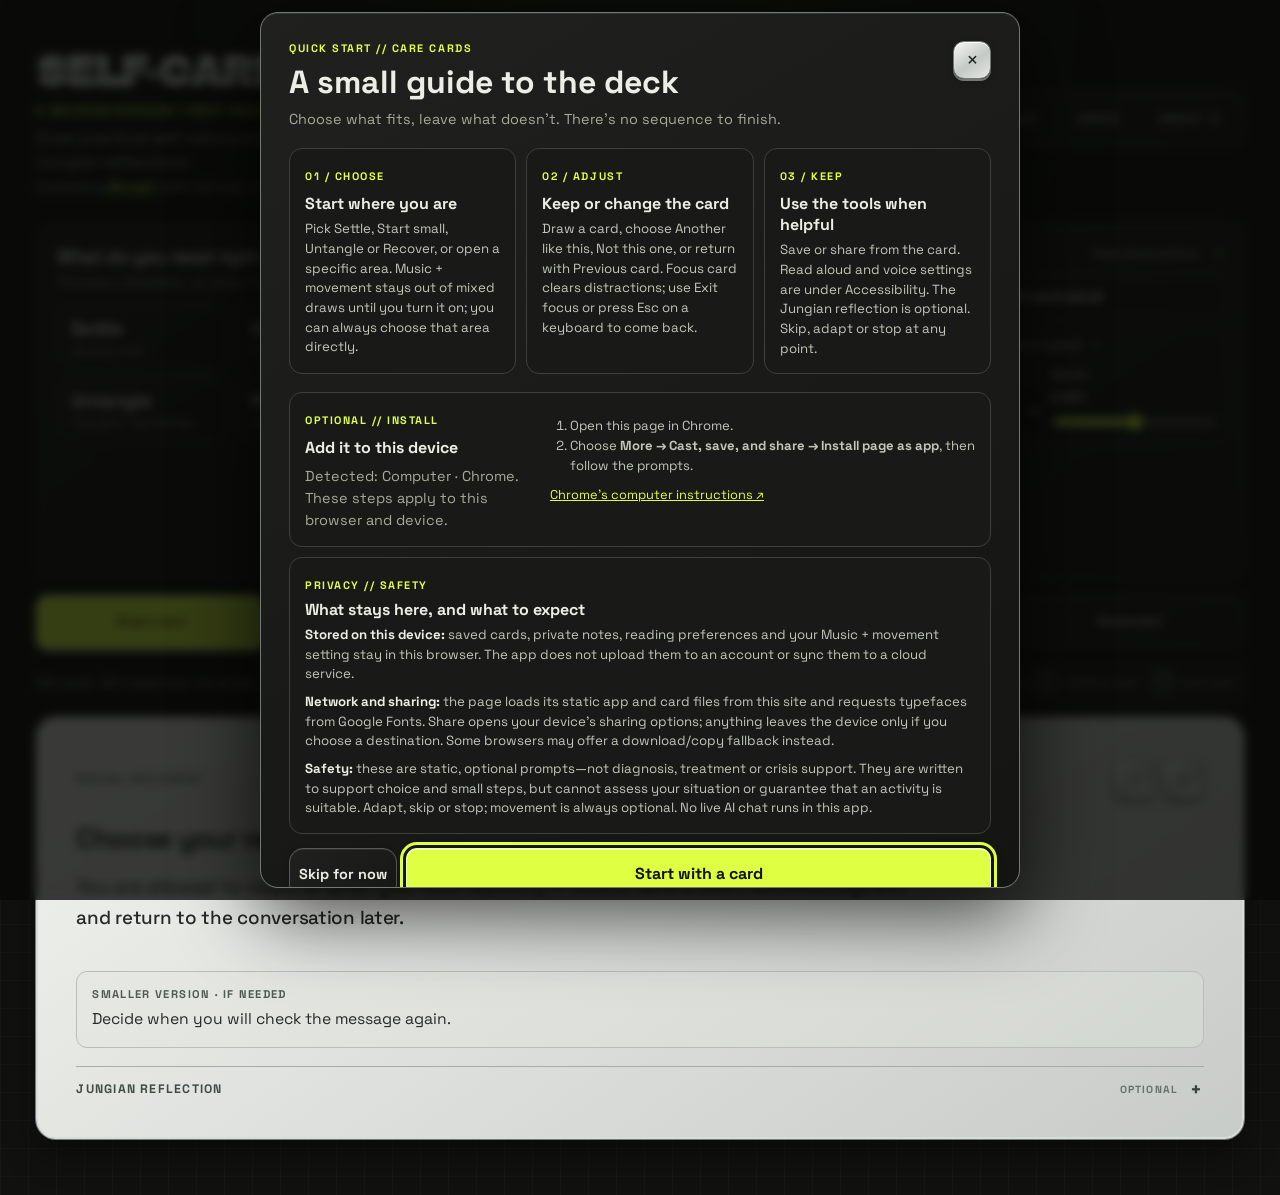
==== commit e2953ded: "Expand sourced Jung quote and reflection deck" ====
--- a/self-care/index.html
+++ b/self-care/index.html
@@ -618,7 +618,7 @@
     <div class="info" id="deckListView"><div class="explore-heading-row"><h2>Explore by collection</h2><label class="search-field explore-search"><span class="visually-hidden">Find a collection</span><input id="deckSearch" type="search" aria-label="Find a collection" placeholder="Search collections" autocomplete="off"></label></div><p>Choose a collection to open its cards. Draw one at a time, and return to this list whenever you like.</p><p class="source-info">Some collections are adapted from <a href="https://alorayoung.org/" target="_blank" rel="noopener">Alora Young’s NeuroScouts resources</a>. Each draw links to its original source.</p><p id="deckLoading" class="empty-search">Loading collections…</p><p id="deckEmpty" class="empty-search" hidden>No collections match that search.</p><div id="deckList" class="deck-list" aria-label="Source decks"></div></div>
     <div id="sourceDeckInfo" class="info deck-detail" hidden><button class="secondary back-decks" id="backToDecksBtn">← All collections</button><div class="eyebrow" id="sourceArea"></div><h2 id="sourceTitle"></h2><p id="sourceDescription"></p><details class="accessibility-panel source-accessibility"><summary>Accessibility <span>Read-aloud options</span></summary><div class="accessibility-content"><div class="read-aloud-row"><button class="action" id="srcReadAloudBtn" type="button" aria-pressed="false">Read card aloud</button></div><details class="voice-settings" open><summary>Voice &amp; speed</summary><div class="voice-controls"><label>Voice<select class="speech-voice" aria-label="Read-aloud voice"><option value="">System default</option></select></label><label>Speed <output class="speech-rate-value">1.00×</output><input class="speech-rate" type="range" min="0.75" max="1.25" step="0.05" value="1" aria-label="Read-aloud speed"></label></div></details></div></details><div class="source-controls"><button class="primary" id="drawSourceBtn">Draw a card</button><button class="action" id="sourceSimilarBtn">Another like this</button><button class="secondary pass-btn" id="sourceSkipBtn">Not this one</button><button class="action" id="sourcePreviousBtn" disabled>← Previous card</button><button class="action" id="sourceFocusBtn" aria-pressed="false">Focus card</button></div><div class="helper-row source-helper-row"><p class="helper" id="sourceHelper">No streaks, scores, or required order.</p><p class="keyboard-hint">Keyboard: <kbd>,</kbd> previous card <span>·</span> <kbd>.</kbd> next card</p></div><article id="sourceCardScroll" class="card source-card" aria-live="polite"><div class="card-top"><span id="srcCategory" class="category"></span><div class="card-quick-actions"><button class="icon-action" id="srcSaveBtn" type="button" aria-label="Save card" aria-pressed="false" title="Save card"><span aria-hidden="true">♡</span></button><button class="icon-action" id="srcShareBtn" type="button" aria-label="Share card" title="Share card"><span aria-hidden="true">↗</span></button></div></div><h3 id="srcTitle" class="card-title"></h3><p id="srcPrompt" class="prompt">Choose a deck, then draw a card.</p><div class="source-credit" id="srcCredit"></div></article></div>
   </section>
-  <section id="jungView" class="view" hidden><article class="card quote-panel" id="jungCard" aria-live="polite"><div class="card-top jung-card-top"><div><div class="quote-kicker">Jung // signal</div><div id="quoteType" class="quote-kind"></div></div><div class="card-quick-actions"><button class="icon-action" id="jungSaveBtn" type="button" aria-label="Save reflection" aria-pressed="false" title="Save reflection"><span aria-hidden="true">♡</span></button><button class="icon-action" id="jungShareBtn" type="button" aria-label="Share reflection" title="Share reflection"><span aria-hidden="true">↗</span></button></div></div><div class="quote-content"><div class="quote-mark" aria-hidden="true">“</div><p id="quoteText" class="quote-text"></p><p class="quote-source"><span id="quoteCitation"></span><br><a id="quoteReference" href="https://typejung.com/jung/quotes" target="_blank" rel="noopener">View quote source notes</a></p></div><div class="quote-actions"><button class="primary" id="newQuoteBtn">Randomise quote ↻</button></div><p class="quote-note">A mix of sourced quotations and original paraphrases inspired by Jungian psychology. Paraphrases are not Jung’s exact words or clinical interpretations.</p></article></section>
+  <section id="jungView" class="view" hidden><article class="card quote-panel" id="jungCard" aria-live="polite"><div class="card-top jung-card-top"><div><div class="quote-kicker">Jung // signal</div><div id="quoteType" class="quote-kind"></div></div><div class="card-quick-actions"><button class="icon-action" id="jungSaveBtn" type="button" aria-label="Save reflection" aria-pressed="false" title="Save reflection"><span aria-hidden="true">♡</span></button><button class="icon-action" id="jungShareBtn" type="button" aria-label="Share reflection" title="Share reflection"><span aria-hidden="true">↗</span></button></div></div><div class="quote-content"><div class="quote-mark" aria-hidden="true">“</div><p id="quoteText" class="quote-text"></p><p class="quote-source"><span id="quoteCitation"></span><br><a id="quoteReference" href="https://typejung.com/jung/quotes" target="_blank" rel="noopener">View quote source notes</a></p></div><div class="quote-actions"><button class="primary" id="newQuoteBtn">Randomise quote ↻</button></div><p class="quote-note">Sourced Jung quotations, original Jungian paraphrases, and reflection prompts. Paraphrases and reflections are original wording, not Jung’s exact words or clinical guidance.</p></article></section>
   <section id="savedView" class="view" hidden><label class="search-field">Find a saved card<input id="savedSearch" type="search" placeholder="Search saved cards" autocomplete="off"></label><div id="savedList" class="list"></div></section>
   <section id="aboutView" class="view" hidden>
     <div class="info"><h2>Use this gently</h2><p>Pick an action, try the smaller version, or skip the card. The Jungian reflection is optional; it is a prompt for curiosity, not a diagnosis or a fixed interpretation.</p><p>Your sensory needs and stims are valid information. Masking can be protective; there is no pressure to unmask or explore anything that does not feel safe.</p><button class="action about-guide-button" id="openWelcomeBtn" type="button">Quick start · privacy · install guide</button><div class="reading-controls"><h3>Reading size</h3><div class="reading-size-actions"><button class="action" id="fontDown" aria-label="Decrease card text size">A−</button><output id="fontScaleValue" aria-live="polite">100%</output><button class="action" id="fontUp" aria-label="Increase card text size">A+</button><button class="action" id="fontReset">Reset</button></div><p>Adjusts card text and stays on this device.</p></div><div class="keyboard-help"><h3>Keyboard controls</h3><p><kbd>,</kbd> returns to the previous card. <kbd>.</kbd> draws the next card. <kbd>Esc</kbd> exits Focus card. Shortcuts pause while you are typing.</p></div><h3>Install on your device</h3><p class="install-note">The matching guide opens automatically. You can expand another one if you switch browsers or devices.</p><div class="install-guide"><details class="install-instructions" id="installIOS"><summary>iPhone / iPad · Safari</summary><ol class="install-steps"><li>Open this page in Safari and tap <strong>Share</strong>.</li><li>Choose <strong>Add to Home Screen</strong>. Turn on <strong>Open as Web App</strong> if it appears, then tap <strong>Add</strong>.</li></ol><a href="https://support.apple.com/en-az/guide/iphone/iphea86e5236/26/ios/26" target="_blank" rel="noopener noreferrer">Apple’s iPhone instructions ↗</a></details><details class="install-instructions" id="installMacSafari"><summary>Mac · Safari</summary><ol class="install-steps"><li>Open this page in Safari.</li><li>Choose <strong>Share → Add to Dock → Add</strong>. This is available on macOS Sonoma 14 or later.</li></ol><a href="https://support.apple.com/en-euro/guide/safari/ibrw9e991864/mac" target="_blank" rel="noopener noreferrer">Apple’s Mac instructions ↗</a></details><details class="install-instructions" id="installChrome"><summary>Computer · Chrome</summary><ol class="install-steps"><li>Open this page in Chrome.</li><li>Choose <strong>More → Cast, save, and share → Install page as app</strong>, then follow the prompts.</li></ol><a href="https://support.google.com/chrome/answer/9658361?co=GENIE.Platform%3DDesktop&amp;hl=en" target="_blank" rel="noopener noreferrer">Chrome’s computer instructions ↗</a></details><details class="install-instructions" id="installEdge"><summary>Computer · Microsoft Edge</summary><ol class="install-steps"><li>Open this page in Microsoft Edge.</li><li>Choose <strong>Settings and more → More tools → Apps → Install this site as an app</strong>, then follow the prompts.</li></ol><a href="https://support.microsoft.com/en-us/edge/install-manage-or-uninstall-apps-in-microsoft-edge" target="_blank" rel="noopener noreferrer">Microsoft Edge instructions ↗</a></details><details class="install-instructions" id="installAndroid"><summary>Android · Chrome</summary><ol class="install-steps"><li>Open this page in Chrome.</li><li>Tap <strong>More → Install and create shortcut → Install</strong>, then follow the prompts.</li></ol><a href="https://support.google.com/chrome/answer/9658361?co=GENIE.Platform%3DAndroid&amp;hl=en" target="_blank" rel="noopener noreferrer">Chrome’s Android instructions ↗</a></details></div><p>After the first successful load, cards are cached for offline use. Saved cards and notes stay in this browser.</p></div>
@@ -683,7 +683,33 @@
   function jungShareText(q){return q.text+"\n\n"+q.citation+"\n"+q.url+"\n\nJungian inspiration · Self-Care Cards"}
   function shareJungQuote(){if(!currentJungQuote)return;const text=jungShareText(currentJungQuote);if(navigator.share){try{navigator.share({text,title:"Jungian reflection"}).catch(error=>{if(error?.name!=="AbortError")fallbackShare(null,text,"jungian-reflection.png","Reflection")});return}catch(error){console.warn("Quote share unavailable",error)}}fallbackShare(null,text,"jungian-reflection.png","Reflection")}
   function toggleSave(){if(!current)return;saved.has(current.id)?saved.delete(current.id):saved.add(current.id);persist();updateSave();toast(saved.has(current.id)?"Saved on this device.":"Removed from saved cards.")}
-  document.querySelectorAll(".need-option").forEach(b=>b.onclick=()=>chooseNeed(b.dataset.need));$("includeMusicInMixedDraws").checked=includeMusic;$("includeMusicInMixedDraws").addEventListener("change",event=>{includeMusic=event.currentTarget.checked;localStorage.setItem("careIncludeMusic",String(includeMusic));if((!activeNeed&&filter==="All cards")||activeNeed==="start")draw()});const jungQuotes=[{kind:"quote",text:"One does not become enlightened by imagining figures of light, but by making the darkness conscious.",citation:"C. G. Jung, “The Philosophical Tree”, Alchemical Studies (CW 13), §335",url:"https://typejung.com/jung/quotes",label:"Open quote source notes"},{kind:"quote",text:"The psychological rule says that when an inner situation is not made conscious, it happens outside, as fate.",citation:"C. G. Jung, “Christ, a Symbol of the Self”, Aion (CW 9ii), §126",url:"https://typejung.com/jung/quotes",label:"Open quote source notes"},{kind:"quote",text:"Everyone knows nowadays that people “have complexes.” What is not so well known, though far more important theoretically, is that complexes can have us.",citation:"C. G. Jung, “A Review of the Complex Theory”, CW 8, §200",url:"https://typejung.com/jung/quotes",label:"Open quote source notes"},{kind:"quote",text:"Individuation does not shut one out from the world, but gathers the world to itself.",citation:"C. G. Jung, “On the Nature of the Psyche”, CW 8, §432",url:"https://typejung.com/jung/quotes",label:"Open quote source notes"},{kind:"quote",text:"The goal is important only as an idea; the essential thing is the opus which leads to the goal: that is the goal of a lifetime.",citation:"C. G. Jung, “The Psychology of the Transference”, CW 16, §400",url:"https://typejung.com/jung/quotes",label:"Open quote source notes"},{kind:"quote",text:"The bigger the crowd, the more negligible the individual.",citation:"C. G. Jung, The Undiscovered Self (CW 10), p. 14",url:"https://typejung.com/jung/quotes",label:"Open quote source notes"}];const jungReflections=[{text:"Which pattern keeps returning in my life, and what might it be asking me to notice?",citation:"Original reflection · recurring patterns and archetypes",url:"https://www.dictionaryish.com/definitions/archetype/carl-jung"},{text:"If this feeling belonged to a character in a story, who would it be?",citation:"Original reflection · archetypal imagination",url:"https://www.dictionaryish.com/definitions/archetype/carl-jung"},{text:"Which role do I keep stepping into, and does it still fit me?",citation:"Original reflection · archetypes and persona",url:"https://www.dictionaryish.com/definitions/archetype/carl-jung"},{text:"What quality in someone else draws a strong response from me?",citation:"Original reflection · projection and the shadow",url:"https://www.dictionaryish.com/authors/carl-jung"},{text:"What side of myself have I been editing out to fit the room?",citation:"Original reflection · persona and shadow",url:"https://www.dictionaryish.com/authors/carl-jung"},{text:"What part of me needs more room, without needing to be fixed?",citation:"Original reflection · individuation",url:"https://www.dictionaryish.com/authors/carl-jung"},{text:"What would a meaningful next step look like at my scale today?",citation:"Original reflection · meaning",url:"https://www.dictionaryish.com/definitions/meaning/carl-jung"},{text:"What small choice feels meaningful even if nobody else sees it?",citation:"Original reflection · meaning and values",url:"https://www.dictionaryish.com/definitions/meaning/carl-jung"},{text:"What image, memory, or idea keeps returning to me lately?",citation:"Original reflection · symbols and the unconscious",url:"https://www.dictionaryish.com/authors/carl-jung"},{text:"Which two feelings can I let coexist without forcing an answer?",citation:"Original reflection · the tension of opposites",url:"https://www.dictionaryish.com/authors/carl-jung"},{text:"If a dream fragment were a feeling rather than a puzzle, what feeling would remain?",citation:"Original reflection · dreams and symbols",url:"https://www.dictionaryish.com/authors/carl-jung"},{text:"What expectation am I carrying that might not be my own?",citation:"Original reflection · persona and individuation",url:"https://www.dictionaryish.com/authors/carl-jung"},{text:"What does my creative work reveal about what I value?",citation:"Original reflection · imagination and meaning",url:"https://www.dictionaryish.com/definitions/meaning/carl-jung"},{text:"What am I treating as fate that might also contain a choice?",citation:"Original reflection · awareness and agency",url:"https://www.dictionaryish.com/authors/carl-jung"},{text:"Which part of me feels unexplored—not broken, just less familiar?",citation:"Original reflection · individuation",url:"https://www.dictionaryish.com/authors/carl-jung"},{text:"What would wholeness mean if it did not mean being perfect?",citation:"Original reflection · the Jungian Self",url:"https://www.dictionaryish.com/authors/carl-jung"},{text:"If I pictured this situation as a symbol, what shape or scene appears?",citation:"Original reflection · symbols and archetypes",url:"https://www.dictionaryish.com/definitions/archetype/carl-jung"},{text:"What part of this situation is visible to me, and what remains out of view?",citation:"Original reflection · conscious and unconscious",url:"https://www.dictionaryish.com/authors/carl-jung"},{text:"What might my strong reaction show me about something I care about?",citation:"Original reflection · projection and self-knowledge",url:"https://www.dictionaryish.com/authors/carl-jung"},{text:"What truth can I hold gently without turning it into my whole story?",citation:"Original reflection · meaning and the psyche",url:"https://www.dictionaryish.com/definitions/meaning/carl-jung"}];const jungEntries=[...jungQuotes,...jungReflections.map(q=>({...q,kind:"reflection",label:"Explore this Jungian concept"}))];jungEntries.forEach((q,index)=>q.id="jung:"+index);let lastQuote=-1;function setJungQuote(q){currentJungQuote=q;$("quoteText").textContent=q.text;$("quoteType").textContent=q.kind==="quote"?"VERIFIED QUOTE":"JUNGIAN-INSPIRED PARAPHRASE";$("quoteCitation").textContent=q.citation;$("quoteReference").href=q.url;$("quoteReference").textContent=q.label;updateJungSave()}function drawQuote(){let index=Math.floor(Math.random()*jungEntries.length);if(jungEntries.length>1&&index===lastQuote)index=(index+1+Math.floor(Math.random()*(jungEntries.length-1)))%jungEntries.length;lastQuote=index;setJungQuote(jungEntries[index])}$("newQuoteBtn").onclick=drawQuote;$("jungSaveBtn").onclick=toggleJungSave;$("jungShareBtn").onclick=shareJungQuote;drawQuote();$("readAloudBtn").onclick=readCurrentCard;$("srcReadAloudBtn").onclick=readCurrentCard;document.querySelectorAll(".speech-voice").forEach(select=>select.addEventListener("change",()=>{preferredVoice=select.value;localStorage.setItem("careSpeechVoice",preferredVoice);refreshSpeechVoices()}));document.querySelectorAll(".speech-rate").forEach(input=>input.addEventListener("input",()=>{const value=Number(input.value);speechRate=Math.min(1.25,Math.max(.75,value));localStorage.setItem("careSpeechRate",String(speechRate));syncSpeechRate()}));$("drawBtn").onclick=draw;$("againBtn").onclick=()=>current?.sourceDeckId?drawSource():draw();$("similarBtn").onclick=()=>{if(!current)return;if(current.sourceDeckId){drawSource();return}activeNeed=null;filter=categoryLabel(current);renderNeedModes();renderFilters();draw()};$("focusBtn").onclick=()=>{const enabled=document.body.classList.toggle("focus-mode");$("focusBtn").setAttribute("aria-pressed",String(enabled));$("focusBtn").textContent=enabled?"Exit focus":"Focus card";if(enabled)$("card").scrollIntoView({behavior:"smooth",block:"start"})};document.addEventListener("keydown",event=>{if(event.key==="Escape"&&document.body.classList.contains("source-focus-mode")){$("sourceFocusBtn").click();return}if(event.key==="Escape"&&document.body.classList.contains("focus-mode")){$("focusBtn").click();return}if(event.defaultPrevented||event.repeat||event.altKey||event.ctrlKey||event.metaKey)return;if(event.shiftKey)return;const previousKey=event.key===","||event.code==="Comma";const nextKey=event.key==="."||event.code==="Period";const target=event.target;if(target instanceof HTMLElement&&(target.isContentEditable||target.matches("input,textarea,select")||target.closest("[contenteditable=true]")))return;const cardView=!$("drawView").hidden||(!$("exploreView").hidden&&!$("sourceDeckInfo").hidden);if(!cardView)return;if(previousKey&&historyIndex>0){event.preventDefault();showPrevious()}else if(nextKey){event.preventDefault();current?.sourceDeckId?drawSource():draw()}});$("saveBtn").onclick=toggleSave;$("srcSaveBtn").onclick=toggleSave;$("shareBtn").onclick=share;$("srcShareBtn").onclick=share;$("drawSourceBtn").onclick=drawSource;$("sourceSimilarBtn").onclick=drawSource;$("sourceSkipBtn").onclick=drawSource;$("sourceFocusBtn").onclick=()=>{const enabled=document.body.classList.toggle("source-focus-mode");$("sourceFocusBtn").setAttribute("aria-pressed",String(enabled));$("sourceFocusBtn").textContent=enabled?"Exit focus":"Focus card";if(enabled)$("sourceCardScroll").scrollIntoView({behavior:"smooth",block:"start"})};$("backToDecksBtn").onclick=()=>{$("sourceDeckInfo").hidden=true;$("deckListView").hidden=false;$("deckListView").scrollIntoView({behavior:"smooth",block:"start"})};$("deckSearch").addEventListener("input",renderDecks);$("savedSearch").addEventListener("input",renderSaved);$("previousBtn").onclick=showPrevious;$("sourcePreviousBtn").onclick=showPrevious;$("fontDown").onclick=()=>applyTextScale(textScale-.1);$("fontUp").onclick=()=>applyTextScale(textScale+.1);$("fontReset").onclick=()=>applyTextScale(1);if(window.matchMedia("(min-width:820px)").matches){$("areaPicker").open=true;document.querySelectorAll(".accessibility-panel").forEach(panel=>panel.open=true)}applyTextScale();updateHistoryControls();refreshSpeechVoices();if(speech)speech.onvoiceschanged=refreshSpeechVoices;const installGuideId=selectInstallGuide();$("openWelcomeBtn").onclick=()=>showWelcome(installGuideId);$("welcomeClose").onclick=()=>$("welcomeDialog").close();$("welcomeSkip").onclick=()=>$("welcomeDialog").close();$("welcomeDone").onclick=()=>$("welcomeDialog").close();$("welcomeDialog").addEventListener("close",()=>localStorage.setItem("careWelcomeSeen","true"));
+  document.querySelectorAll(".need-option").forEach(b=>b.onclick=()=>chooseNeed(b.dataset.need));$("includeMusicInMixedDraws").checked=includeMusic;$("includeMusicInMixedDraws").addEventListener("change",event=>{includeMusic=event.currentTarget.checked;localStorage.setItem("careIncludeMusic",String(includeMusic));if((!activeNeed&&filter==="All cards")||activeNeed==="start")draw()});const jungQuotes=[{kind:"quote",text:"One does not become enlightened by imagining figures of light, but by making the darkness conscious.",citation:"C. G. Jung, “The Philosophical Tree”, Alchemical Studies (CW 13), §335",url:"https://typejung.com/jung/quotes",label:"Open quote source notes"},{kind:"quote",text:"The psychological rule says that when an inner situation is not made conscious, it happens outside, as fate.",citation:"C. G. Jung, “Christ, a Symbol of the Self”, Aion (CW 9ii), §126",url:"https://typejung.com/jung/quotes",label:"Open quote source notes"},{kind:"quote",text:"Everyone knows nowadays that people “have complexes.” What is not so well known, though far more important theoretically, is that complexes can have us.",citation:"C. G. Jung, “A Review of the Complex Theory”, CW 8, §200",url:"https://typejung.com/jung/quotes",label:"Open quote source notes"},{kind:"quote",text:"Individuation does not shut one out from the world, but gathers the world to itself.",citation:"C. G. Jung, “On the Nature of the Psyche”, CW 8, §432",url:"https://typejung.com/jung/quotes",label:"Open quote source notes"},{kind:"quote",text:"The goal is important only as an idea; the essential thing is the opus which leads to the goal: that is the goal of a lifetime.",citation:"C. G. Jung, “The Psychology of the Transference”, CW 16, §400",url:"https://typejung.com/jung/quotes",label:"Open quote source notes"},{kind:"quote",text:"The bigger the crowd, the more negligible the individual.",citation:"C. G. Jung, The Undiscovered Self (CW 10), p. 14",url:"https://typejung.com/jung/quotes",label:"Open quote source notes"},{kind:"quote",text:"There is no consciousness without discrimination of opposites.",citation:"C. G. Jung, “Psychological Aspects of the Mother Archetype,” The Archetypes and the Collective Unconscious (CW 9i), §178",url:"https://www.crisrieder.org/thejourney/storage/2025/09/The-Archetypes-and-the-Collective-Unconscious-Carl-Jung.pdf",label:"Open the original text"},
+{kind:"quote",text:"In all chaos there is a cosmos, in all disorder a secret order.",citation:"C. G. Jung, “Archetypes of the Collective Unconscious,” The Archetypes and the Collective Unconscious (CW 9i), p. 32",url:"https://www.crisrieder.org/thejourney/storage/2025/09/The-Archetypes-and-the-Collective-Unconscious-Carl-Jung.pdf",label:"Open the original text"},
+{kind:"quote",text:"The psyche does not only react; it also gives its own individual reply.",citation:"C. G. Jung, “Some Crucial Points in Psychoanalysis,” Collected Papers on Analytical Psychology (1913)",url:"https://www.gutenberg.org/cache/epub/48225/pg48225-images.html",label:"Open the original text"},
+{kind:"quote",text:"The shoe that fits one person pinches another; there is no recipe for living that suits all cases.",citation:"C. G. Jung, “The Aims of Psychotherapy,” Modern Man in Search of a Soul",url:"https://files.spiritmaji.com/books/Jung%2C%20Carl%20Gustav/Modern%20Man%20in%20Search%20of%20a%20Soul/Jung%2C%20C.%20G.%20-%20Modern%20Man%20in%20Search%20of%20a%20Soul%20%28Harcourt%2C%201955%29.pdf",label:"Open the original text"},
+{kind:"quote",text:"The pendulum of the mind oscillates between sense and nonsense, not between right and wrong.",citation:"C. G. Jung, Memories, Dreams, Reflections, “Sigmund Freud,” p. 154",url:"https://files.spiritmaji.com/books/Jung%2C%20Carl%20Gustav/Memories%2C%20Dreams%2C%20Reflections/Jung%2C%20C.%20G.%20-%20Memories%2C%20Dreams%2C%20Reflections%20%28Vintage%2C%201965%29.pdf",label:"Open the original text"},
+{kind:"quote",text:"There is no morality without freedom.",citation:"C. G. Jung, Psychological Types (1921), CW 6, §357",url:"https://studylib.net/doc/27270183/vol-6-psychological-types",label:"Open the original text"}];const jungReflections=[{text:"Which pattern keeps returning in my life, and what might it be asking me to notice?",citation:"Original reflection · recurring patterns and archetypes",url:"https://www.dictionaryish.com/definitions/archetype/carl-jung"},{text:"If this feeling belonged to a character in a story, who would it be?",citation:"Original reflection · archetypal imagination",url:"https://www.dictionaryish.com/definitions/archetype/carl-jung"},{text:"Which role do I keep stepping into, and does it still fit me?",citation:"Original reflection · archetypes and persona",url:"https://www.dictionaryish.com/definitions/archetype/carl-jung"},{text:"What quality in someone else draws a strong response from me?",citation:"Original reflection · projection and the shadow",url:"https://www.dictionaryish.com/authors/carl-jung"},{text:"What side of myself have I been editing out to fit the room?",citation:"Original reflection · persona and shadow",url:"https://www.dictionaryish.com/authors/carl-jung"},{text:"What part of me needs more room, without needing to be fixed?",citation:"Original reflection · individuation",url:"https://www.dictionaryish.com/authors/carl-jung"},{text:"What would a meaningful next step look like at my scale today?",citation:"Original reflection · meaning",url:"https://www.dictionaryish.com/definitions/meaning/carl-jung"},{text:"What small choice feels meaningful even if nobody else sees it?",citation:"Original reflection · meaning and values",url:"https://www.dictionaryish.com/definitions/meaning/carl-jung"},{text:"What image, memory, or idea keeps returning to me lately?",citation:"Original reflection · symbols and the unconscious",url:"https://www.dictionaryish.com/authors/carl-jung"},{text:"Which two feelings can I let coexist without forcing an answer?",citation:"Original reflection · the tension of opposites",url:"https://www.dictionaryish.com/authors/carl-jung"},{text:"If a dream fragment were a feeling rather than a puzzle, what feeling would remain?",citation:"Original reflection · dreams and symbols",url:"https://www.dictionaryish.com/authors/carl-jung"},{text:"What expectation am I carrying that might not be my own?",citation:"Original reflection · persona and individuation",url:"https://www.dictionaryish.com/authors/carl-jung"},{text:"What does my creative work reveal about what I value?",citation:"Original reflection · imagination and meaning",url:"https://www.dictionaryish.com/definitions/meaning/carl-jung"},{text:"What am I treating as fate that might also contain a choice?",citation:"Original reflection · awareness and agency",url:"https://www.dictionaryish.com/authors/carl-jung"},{text:"Which part of me feels unexplored—not broken, just less familiar?",citation:"Original reflection · individuation",url:"https://www.dictionaryish.com/authors/carl-jung"},{text:"What would wholeness mean if it did not mean being perfect?",citation:"Original reflection · the Jungian Self",url:"https://www.dictionaryish.com/authors/carl-jung"},{text:"If I pictured this situation as a symbol, what shape or scene appears?",citation:"Original reflection · symbols and archetypes",url:"https://www.dictionaryish.com/definitions/archetype/carl-jung"},{text:"What part of this situation is visible to me, and what remains out of view?",citation:"Original reflection · conscious and unconscious",url:"https://www.dictionaryish.com/authors/carl-jung"},{text:"What might my strong reaction show me about something I care about?",citation:"Original reflection · projection and self-knowledge",url:"https://www.dictionaryish.com/authors/carl-jung"},{text:"What truth can I hold gently without turning it into my whole story?",citation:"Original reflection · meaning and the psyche",url:"https://www.dictionaryish.com/definitions/meaning/carl-jung"}];const jungParaphrases=[
+{text:"A quality you hide can still belong to your story; noticing it gives you more choice about how to respond.",citation:"Original paraphrase · the Jungian shadow",url:"https://www.dictionaryish.com/concepts/shadow"},
+{text:"An uncomfortable part of you is not the whole of you, and noticing it does not mean acting it out.",citation:"Original paraphrase · the Jungian shadow",url:"https://www.dictionaryish.com/concepts/shadow"},
+{text:"A strong reaction can invite questions about your own lens, while still leaving room to name what the other person actually did.",citation:"Original paraphrase · projection",url:"https://www.junginla.org/glossary/"},
+{text:"A social role can help you adapt and still be only one part of who you are.",citation:"Original paraphrase · persona",url:"https://www.junginla.org/glossary/"},
+{text:"You can notice when a role is useful, when it is tiring, and when you want to set it down.",citation:"Original paraphrase · persona",url:"https://www.junginla.org/glossary/"},
+{text:"A recurring story or image can offer a lens for reflection, not a label or prediction about you.",citation:"Original paraphrase · archetypes",url:"https://www.dictionaryish.com/definitions/archetype/carl-jung"},
+{text:"In Jung’s model, archetypes are broad patterns; they do not assign you a fixed identity or destiny.",citation:"Original paraphrase · archetypes",url:"https://www.dictionaryish.com/definitions/archetype/carl-jung"},
+{text:"Meaning can be personal and still changing; one small choice may matter without solving everything.",citation:"Original paraphrase · meaning",url:"https://www.dictionaryish.com/definitions/meaning/carl-jung"},
+{text:"Some influences may be outside awareness; you can stay curious without forcing a hidden explanation.",citation:"Original paraphrase · the unconscious",url:"https://www.dictionaryish.com/concepts/the-unconscious"},
+{text:"Dream images can begin with your own associations rather than a universal symbol key.",citation:"Original paraphrase · dreams",url:"https://www.dictionaryish.com/concepts/dream"},
+{text:"You can note a dream image and how it feels without deciding immediately what it means.",citation:"Original paraphrase · dreams",url:"https://www.dictionaryish.com/concepts/dream"},
+{text:"When one viewpoint dominates, a different feeling or image may widen the view without providing a final answer.",citation:"Original paraphrase · compensation",url:"https://www.dictionaryish.com/concepts/compensation"},
+{text:"A familiar subject can bring a fast, intense response; history may be involved, but that does not make the feeling unreal.",citation:"Original paraphrase · complexes and self-understanding",url:"https://www.dictionaryish.com/authors/carl-jung"},
+{text:"Two feelings can pull in different directions and still both deserve room while you decide what matters.",citation:"Original paraphrase · the tension of opposites",url:"https://www.dictionaryish.com/definitions/meaning/carl-jung"},
+{text:"In Jung’s model, the everyday ego is one part of a wider psyche, not a measure of your worth.",citation:"Original paraphrase · ego and the Self",url:"https://www.dictionaryish.com/definitions/self/and/ego"},
+{text:"A path toward self-understanding can include relationships and community; it need not mean isolation.",citation:"Original paraphrase · individuation",url:"https://www.junginla.org/glossary/"},
+{text:"Growth can revisit familiar material; returning to a pattern does not mean your earlier effort was wasted.",citation:"Original paraphrase · individuation",url:"https://www.junginla.org/glossary/"},
+{text:"A symbol may hold more than one possible meaning; your context matters more than a fixed decoding.",citation:"Original paraphrase · symbols and archetypes",url:"https://www.dictionaryish.com/definitions/archetype/carl-jung"},
+{text:"A meaningful direction can emerge through lived choices as well as reflection.",citation:"Original paraphrase · meaning",url:"https://www.dictionaryish.com/definitions/meaning/carl-jung"},
+{text:"Noticing a difficult trait does not require approving of it; awareness can help you choose how to act.",citation:"Original paraphrase · the Jungian shadow",url:"https://www.dictionaryish.com/concepts/shadow"}
+];const jungEntries=[...jungQuotes.slice(0,6),...jungReflections.map((q,index)=>({...q,kind:"reflection",label:"Explore this Jungian concept",id:"jung:"+(index+6)})),...jungQuotes.slice(6).map((q,index)=>({...q,id:"jung:source:"+index})),...jungParaphrases.map((q,index)=>({...q,kind:"paraphrase",label:"Explore this concept",id:"jung:paraphrase:"+index}))];jungEntries.forEach((q,index)=>{if(!q.id)q.id="jung:"+index});let lastQuote=-1;function setJungQuote(q){currentJungQuote=q;$("quoteText").textContent=q.text;$("quoteType").textContent=q.kind==="quote"?"VERIFIED QUOTE":q.kind==="paraphrase"?"JUNGIAN-INSPIRED PARAPHRASE":"ORIGINAL REFLECTION";$("quoteCitation").textContent=q.citation;$("quoteReference").href=q.url;$("quoteReference").textContent=q.label;updateJungSave()}function drawQuote(){let index=Math.floor(Math.random()*jungEntries.length);if(jungEntries.length>1&&index===lastQuote)index=(index+1+Math.floor(Math.random()*(jungEntries.length-1)))%jungEntries.length;lastQuote=index;setJungQuote(jungEntries[index])}$("newQuoteBtn").onclick=drawQuote;$("jungSaveBtn").onclick=toggleJungSave;$("jungShareBtn").onclick=shareJungQuote;drawQuote();$("readAloudBtn").onclick=readCurrentCard;$("srcReadAloudBtn").onclick=readCurrentCard;document.querySelectorAll(".speech-voice").forEach(select=>select.addEventListener("change",()=>{preferredVoice=select.value;localStorage.setItem("careSpeechVoice",preferredVoice);refreshSpeechVoices()}));document.querySelectorAll(".speech-rate").forEach(input=>input.addEventListener("input",()=>{const value=Number(input.value);speechRate=Math.min(1.25,Math.max(.75,value));localStorage.setItem("careSpeechRate",String(speechRate));syncSpeechRate()}));$("drawBtn").onclick=draw;$("againBtn").onclick=()=>current?.sourceDeckId?drawSource():draw();$("similarBtn").onclick=()=>{if(!current)return;if(current.sourceDeckId){drawSource();return}activeNeed=null;filter=categoryLabel(current);renderNeedModes();renderFilters();draw()};$("focusBtn").onclick=()=>{const enabled=document.body.classList.toggle("focus-mode");$("focusBtn").setAttribute("aria-pressed",String(enabled));$("focusBtn").textContent=enabled?"Exit focus":"Focus card";if(enabled)$("card").scrollIntoView({behavior:"smooth",block:"start"})};document.addEventListener("keydown",event=>{if(event.key==="Escape"&&document.body.classList.contains("source-focus-mode")){$("sourceFocusBtn").click();return}if(event.key==="Escape"&&document.body.classList.contains("focus-mode")){$("focusBtn").click();return}if(event.defaultPrevented||event.repeat||event.altKey||event.ctrlKey||event.metaKey)return;if(event.shiftKey)return;const previousKey=event.key===","||event.code==="Comma";const nextKey=event.key==="."||event.code==="Period";const target=event.target;if(target instanceof HTMLElement&&(target.isContentEditable||target.matches("input,textarea,select")||target.closest("[contenteditable=true]")))return;const cardView=!$("drawView").hidden||(!$("exploreView").hidden&&!$("sourceDeckInfo").hidden);if(!cardView)return;if(previousKey&&historyIndex>0){event.preventDefault();showPrevious()}else if(nextKey){event.preventDefault();current?.sourceDeckId?drawSource():draw()}});$("saveBtn").onclick=toggleSave;$("srcSaveBtn").onclick=toggleSave;$("shareBtn").onclick=share;$("srcShareBtn").onclick=share;$("drawSourceBtn").onclick=drawSource;$("sourceSimilarBtn").onclick=drawSource;$("sourceSkipBtn").onclick=drawSource;$("sourceFocusBtn").onclick=()=>{const enabled=document.body.classList.toggle("source-focus-mode");$("sourceFocusBtn").setAttribute("aria-pressed",String(enabled));$("sourceFocusBtn").textContent=enabled?"Exit focus":"Focus card";if(enabled)$("sourceCardScroll").scrollIntoView({behavior:"smooth",block:"start"})};$("backToDecksBtn").onclick=()=>{$("sourceDeckInfo").hidden=true;$("deckListView").hidden=false;$("deckListView").scrollIntoView({behavior:"smooth",block:"start"})};$("deckSearch").addEventListener("input",renderDecks);$("savedSearch").addEventListener("input",renderSaved);$("previousBtn").onclick=showPrevious;$("sourcePreviousBtn").onclick=showPrevious;$("fontDown").onclick=()=>applyTextScale(textScale-.1);$("fontUp").onclick=()=>applyTextScale(textScale+.1);$("fontReset").onclick=()=>applyTextScale(1);if(window.matchMedia("(min-width:820px)").matches){$("areaPicker").open=true;document.querySelectorAll(".accessibility-panel").forEach(panel=>panel.open=true)}applyTextScale();updateHistoryControls();refreshSpeechVoices();if(speech)speech.onvoiceschanged=refreshSpeechVoices;const installGuideId=selectInstallGuide();$("openWelcomeBtn").onclick=()=>showWelcome(installGuideId);$("welcomeClose").onclick=()=>$("welcomeDialog").close();$("welcomeSkip").onclick=()=>$("welcomeDialog").close();$("welcomeDone").onclick=()=>$("welcomeDialog").close();$("welcomeDialog").addEventListener("close",()=>localStorage.setItem("careWelcomeSeen","true"));
   function selectInstallGuide(){const ua=navigator.userAgent||"",platform=navigator.platform||"",ios=/iPhone|iPad|iPod/.test(ua)||(/MacIntel/.test(platform)&&(navigator.maxTouchPoints||0)>1),android=/Android/.test(ua),mac=/Macintosh|Mac OS X/.test(ua)||/Mac/i.test(platform),edge=/Edg\//.test(ua),chrome=/Chrome|CriOS/.test(ua)&&!/Edg|OPR|FxiOS/.test(ua),safari=/Safari/.test(ua)&&!/Chrome|CriOS|Chromium|Edg|OPR|FxiOS/.test(ua);const id=ios?"installIOS":android?"installAndroid":mac&&safari?"installMacSafari":edge?"installEdge":mac&&chrome?"installChrome":mac?"installMacSafari":"installChrome";const guide=$(id);if(guide)guide.open=true;return id}
   function renderWelcomeInstall(guideId){const target=$("welcomeInstallSteps"),source=$(guideId);target.replaceChildren();$("welcomeInstalledNote").hidden=!isInstalledPWA;if(isInstalledPWA){$("welcomeInstallIntro").textContent="Detected: installed web app";$("welcomeInstallIntro").hidden=true;return}const summary=source?.querySelector("summary");$("welcomeInstallIntro").textContent=summary?`Detected: ${summary.textContent}. These steps apply to this browser and device.`:"Use the matching install instructions in About.";if(!source)return;const steps=source.querySelector(".install-steps")?.cloneNode(true),link=source.querySelector("a")?.cloneNode(true);if(steps)target.append(steps);if(link)target.append(link)}
   function showWelcome(guideId){const dialog=$("welcomeDialog");renderWelcomeInstall(guideId);if(typeof dialog.showModal==="function"){if(!dialog.open)dialog.showModal()}else dialog.setAttribute("open","")}
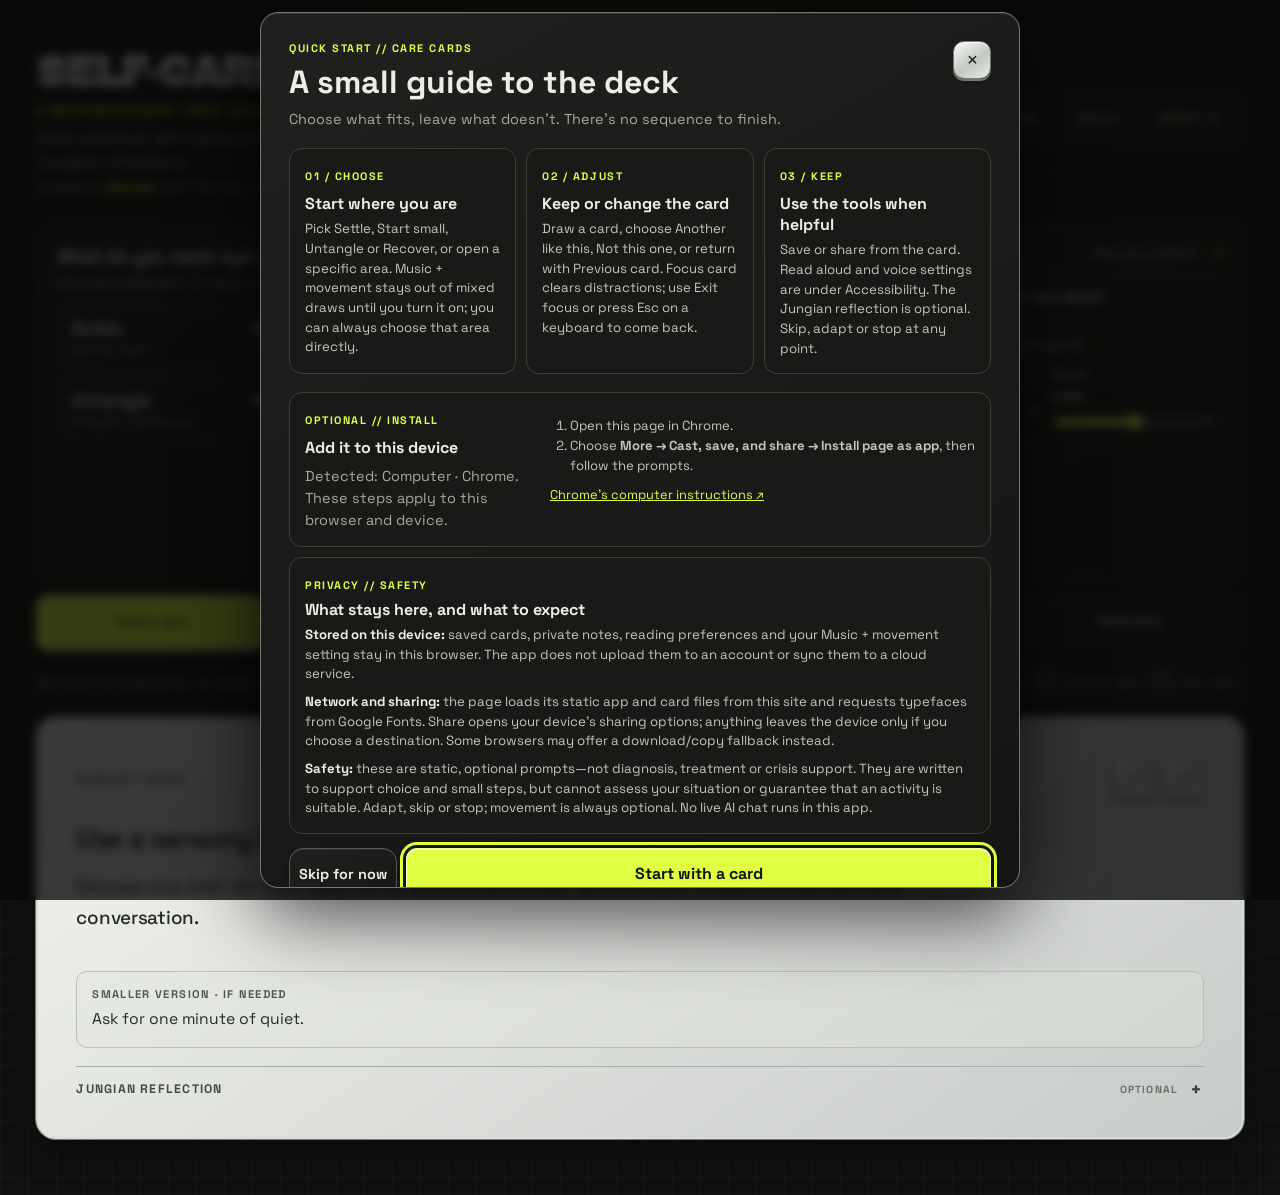
==== commit f8744c0c: "Clarify Jung quotation in source context" ====
--- a/self-care/index.html
+++ b/self-care/index.html
@@ -685,7 +685,7 @@
   function toggleSave(){if(!current)return;saved.has(current.id)?saved.delete(current.id):saved.add(current.id);persist();updateSave();toast(saved.has(current.id)?"Saved on this device.":"Removed from saved cards.")}
   document.querySelectorAll(".need-option").forEach(b=>b.onclick=()=>chooseNeed(b.dataset.need));$("includeMusicInMixedDraws").checked=includeMusic;$("includeMusicInMixedDraws").addEventListener("change",event=>{includeMusic=event.currentTarget.checked;localStorage.setItem("careIncludeMusic",String(includeMusic));if((!activeNeed&&filter==="All cards")||activeNeed==="start")draw()});const jungQuotes=[{kind:"quote",text:"One does not become enlightened by imagining figures of light, but by making the darkness conscious.",citation:"C. G. Jung, “The Philosophical Tree”, Alchemical Studies (CW 13), §335",url:"https://typejung.com/jung/quotes",label:"Open quote source notes"},{kind:"quote",text:"The psychological rule says that when an inner situation is not made conscious, it happens outside, as fate.",citation:"C. G. Jung, “Christ, a Symbol of the Self”, Aion (CW 9ii), §126",url:"https://typejung.com/jung/quotes",label:"Open quote source notes"},{kind:"quote",text:"Everyone knows nowadays that people “have complexes.” What is not so well known, though far more important theoretically, is that complexes can have us.",citation:"C. G. Jung, “A Review of the Complex Theory”, CW 8, §200",url:"https://typejung.com/jung/quotes",label:"Open quote source notes"},{kind:"quote",text:"Individuation does not shut one out from the world, but gathers the world to itself.",citation:"C. G. Jung, “On the Nature of the Psyche”, CW 8, §432",url:"https://typejung.com/jung/quotes",label:"Open quote source notes"},{kind:"quote",text:"The goal is important only as an idea; the essential thing is the opus which leads to the goal: that is the goal of a lifetime.",citation:"C. G. Jung, “The Psychology of the Transference”, CW 16, §400",url:"https://typejung.com/jung/quotes",label:"Open quote source notes"},{kind:"quote",text:"The bigger the crowd, the more negligible the individual.",citation:"C. G. Jung, The Undiscovered Self (CW 10), p. 14",url:"https://typejung.com/jung/quotes",label:"Open quote source notes"},{kind:"quote",text:"There is no consciousness without discrimination of opposites.",citation:"C. G. Jung, “Psychological Aspects of the Mother Archetype,” The Archetypes and the Collective Unconscious (CW 9i), §178",url:"https://www.crisrieder.org/thejourney/storage/2025/09/The-Archetypes-and-the-Collective-Unconscious-Carl-Jung.pdf",label:"Open the original text"},
 {kind:"quote",text:"In all chaos there is a cosmos, in all disorder a secret order.",citation:"C. G. Jung, “Archetypes of the Collective Unconscious,” The Archetypes and the Collective Unconscious (CW 9i), p. 32",url:"https://www.crisrieder.org/thejourney/storage/2025/09/The-Archetypes-and-the-Collective-Unconscious-Carl-Jung.pdf",label:"Open the original text"},
-{kind:"quote",text:"The psyche does not only react; it also gives its own individual reply.",citation:"C. G. Jung, “Some Crucial Points in Psychoanalysis,” Collected Papers on Analytical Psychology (1913)",url:"https://www.gutenberg.org/cache/epub/48225/pg48225-images.html",label:"Open the original text"},
+{kind:"quote",text:"The psyche does not only react; it also gives its own individual reply to the influences at work upon it.",citation:"C. G. Jung, “Some Crucial Points in Psychoanalysis,” Collected Papers on Analytical Psychology (1913)",url:"https://www.gutenberg.org/cache/epub/48225/pg48225-images.html",label:"Open the original text"},
 {kind:"quote",text:"The shoe that fits one person pinches another; there is no recipe for living that suits all cases.",citation:"C. G. Jung, “The Aims of Psychotherapy,” Modern Man in Search of a Soul",url:"https://files.spiritmaji.com/books/Jung%2C%20Carl%20Gustav/Modern%20Man%20in%20Search%20of%20a%20Soul/Jung%2C%20C.%20G.%20-%20Modern%20Man%20in%20Search%20of%20a%20Soul%20%28Harcourt%2C%201955%29.pdf",label:"Open the original text"},
 {kind:"quote",text:"The pendulum of the mind oscillates between sense and nonsense, not between right and wrong.",citation:"C. G. Jung, Memories, Dreams, Reflections, “Sigmund Freud,” p. 154",url:"https://files.spiritmaji.com/books/Jung%2C%20Carl%20Gustav/Memories%2C%20Dreams%2C%20Reflections/Jung%2C%20C.%20G.%20-%20Memories%2C%20Dreams%2C%20Reflections%20%28Vintage%2C%201965%29.pdf",label:"Open the original text"},
 {kind:"quote",text:"There is no morality without freedom.",citation:"C. G. Jung, Psychological Types (1921), CW 6, §357",url:"https://studylib.net/doc/27270183/vol-6-psychological-types",label:"Open the original text"}];const jungReflections=[{text:"Which pattern keeps returning in my life, and what might it be asking me to notice?",citation:"Original reflection · recurring patterns and archetypes",url:"https://www.dictionaryish.com/definitions/archetype/carl-jung"},{text:"If this feeling belonged to a character in a story, who would it be?",citation:"Original reflection · archetypal imagination",url:"https://www.dictionaryish.com/definitions/archetype/carl-jung"},{text:"Which role do I keep stepping into, and does it still fit me?",citation:"Original reflection · archetypes and persona",url:"https://www.dictionaryish.com/definitions/archetype/carl-jung"},{text:"What quality in someone else draws a strong response from me?",citation:"Original reflection · projection and the shadow",url:"https://www.dictionaryish.com/authors/carl-jung"},{text:"What side of myself have I been editing out to fit the room?",citation:"Original reflection · persona and shadow",url:"https://www.dictionaryish.com/authors/carl-jung"},{text:"What part of me needs more room, without needing to be fixed?",citation:"Original reflection · individuation",url:"https://www.dictionaryish.com/authors/carl-jung"},{text:"What would a meaningful next step look like at my scale today?",citation:"Original reflection · meaning",url:"https://www.dictionaryish.com/definitions/meaning/carl-jung"},{text:"What small choice feels meaningful even if nobody else sees it?",citation:"Original reflection · meaning and values",url:"https://www.dictionaryish.com/definitions/meaning/carl-jung"},{text:"What image, memory, or idea keeps returning to me lately?",citation:"Original reflection · symbols and the unconscious",url:"https://www.dictionaryish.com/authors/carl-jung"},{text:"Which two feelings can I let coexist without forcing an answer?",citation:"Original reflection · the tension of opposites",url:"https://www.dictionaryish.com/authors/carl-jung"},{text:"If a dream fragment were a feeling rather than a puzzle, what feeling would remain?",citation:"Original reflection · dreams and symbols",url:"https://www.dictionaryish.com/authors/carl-jung"},{text:"What expectation am I carrying that might not be my own?",citation:"Original reflection · persona and individuation",url:"https://www.dictionaryish.com/authors/carl-jung"},{text:"What does my creative work reveal about what I value?",citation:"Original reflection · imagination and meaning",url:"https://www.dictionaryish.com/definitions/meaning/carl-jung"},{text:"What am I treating as fate that might also contain a choice?",citation:"Original reflection · awareness and agency",url:"https://www.dictionaryish.com/authors/carl-jung"},{text:"Which part of me feels unexplored—not broken, just less familiar?",citation:"Original reflection · individuation",url:"https://www.dictionaryish.com/authors/carl-jung"},{text:"What would wholeness mean if it did not mean being perfect?",citation:"Original reflection · the Jungian Self",url:"https://www.dictionaryish.com/authors/carl-jung"},{text:"If I pictured this situation as a symbol, what shape or scene appears?",citation:"Original reflection · symbols and archetypes",url:"https://www.dictionaryish.com/definitions/archetype/carl-jung"},{text:"What part of this situation is visible to me, and what remains out of view?",citation:"Original reflection · conscious and unconscious",url:"https://www.dictionaryish.com/authors/carl-jung"},{text:"What might my strong reaction show me about something I care about?",citation:"Original reflection · projection and self-knowledge",url:"https://www.dictionaryish.com/authors/carl-jung"},{text:"What truth can I hold gently without turning it into my whole story?",citation:"Original reflection · meaning and the psyche",url:"https://www.dictionaryish.com/definitions/meaning/carl-jung"}];const jungParaphrases=[
